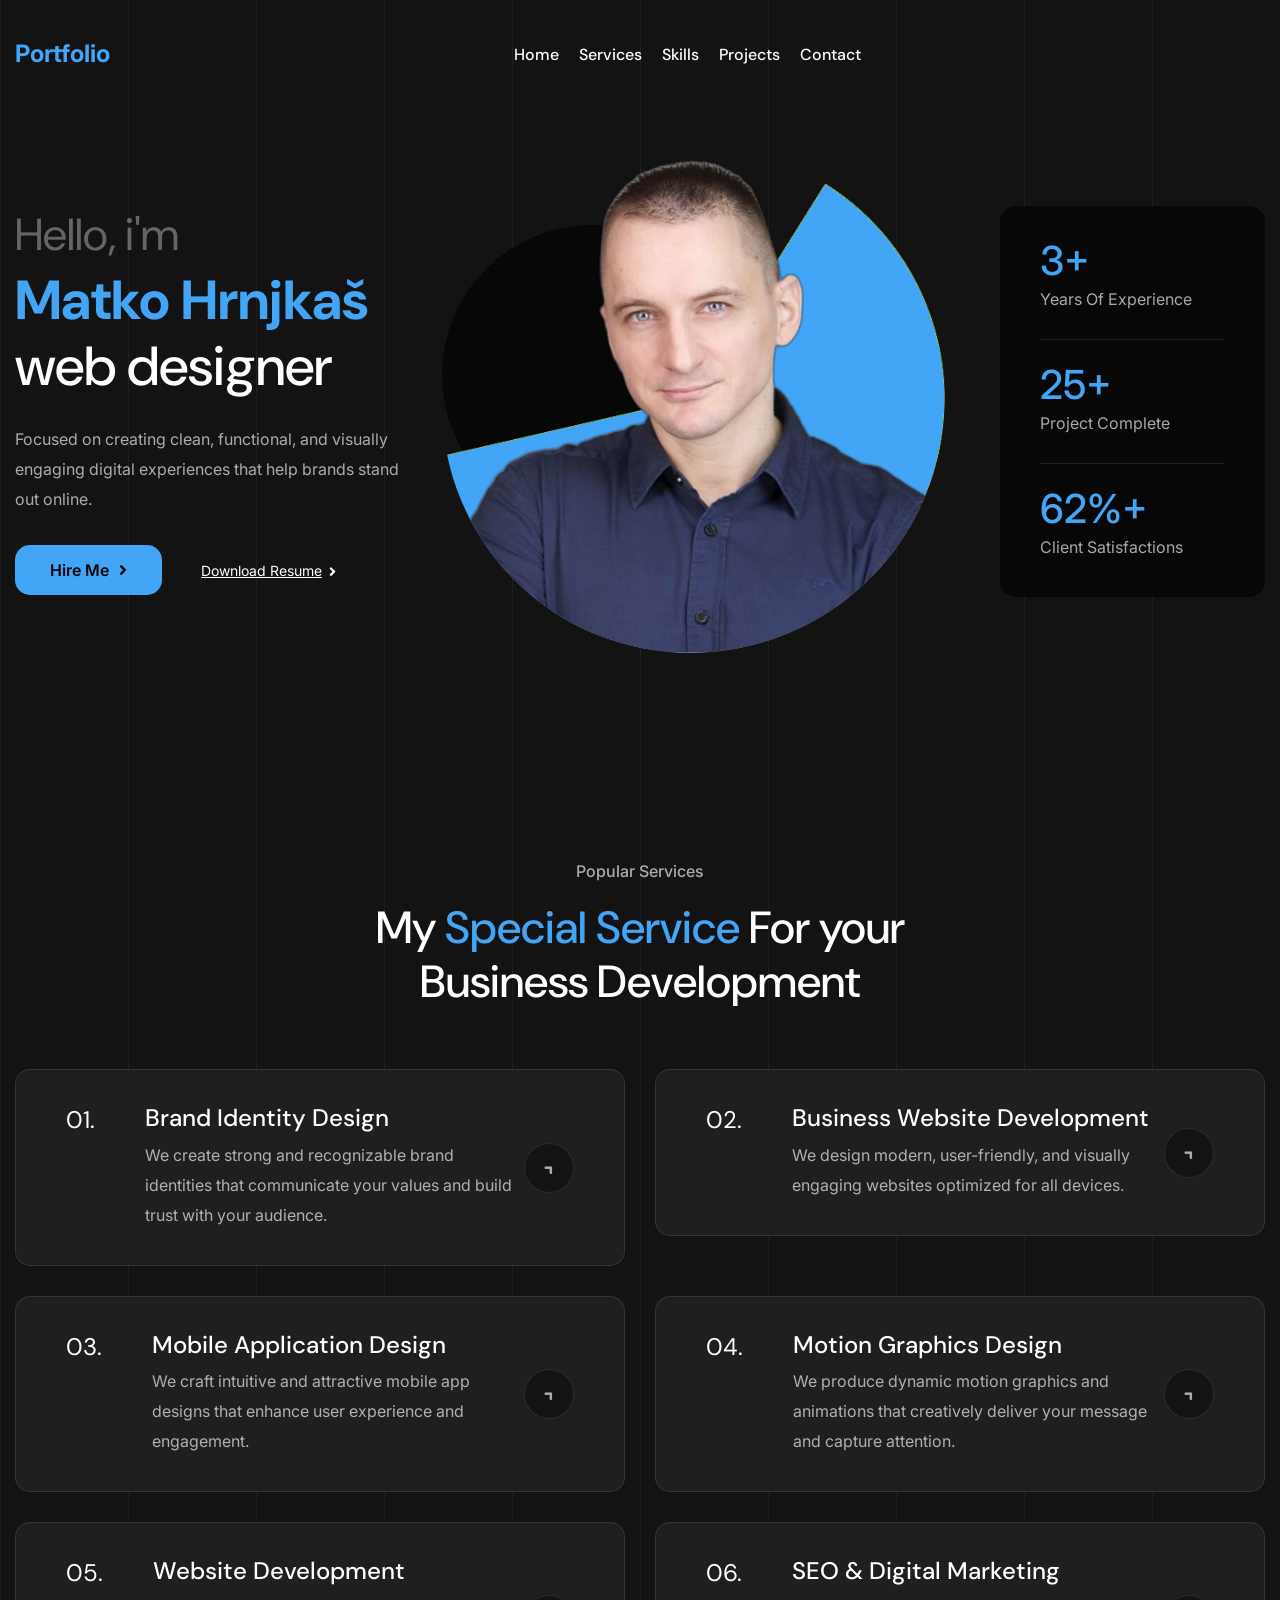
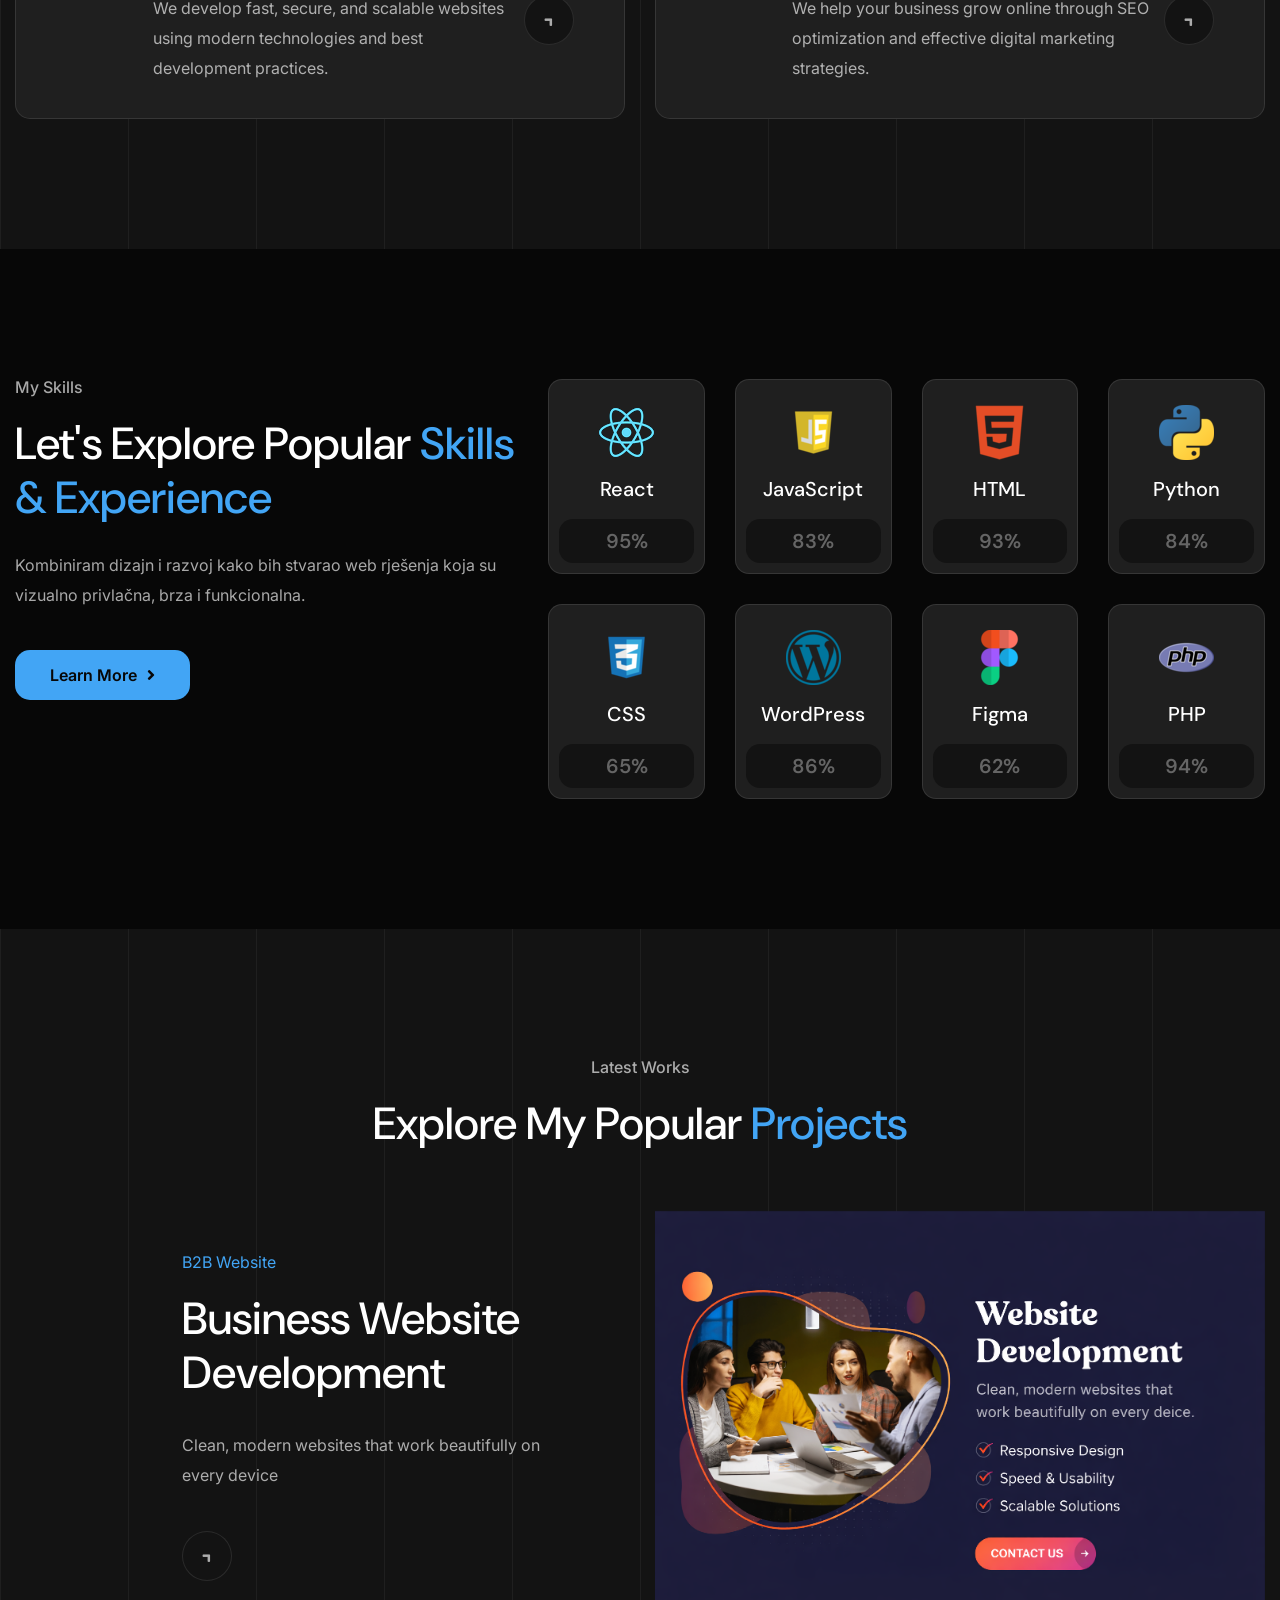
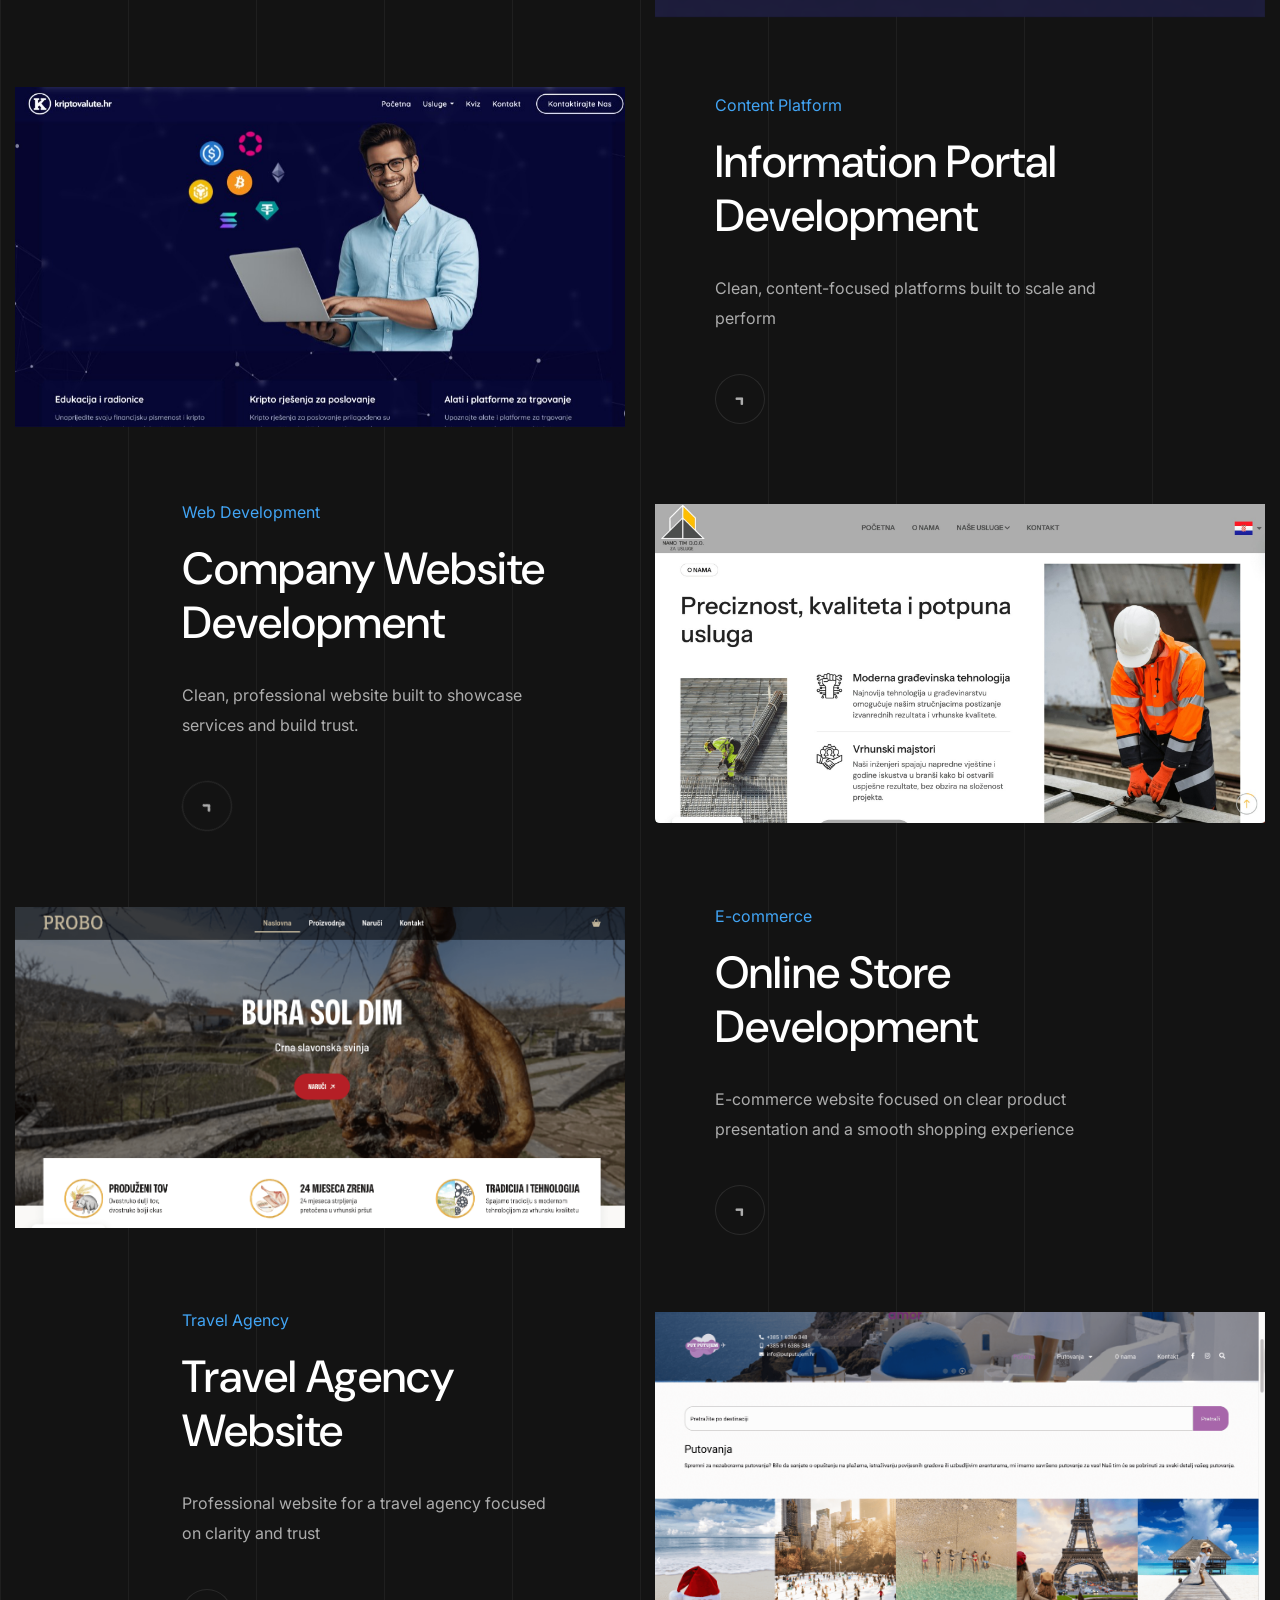
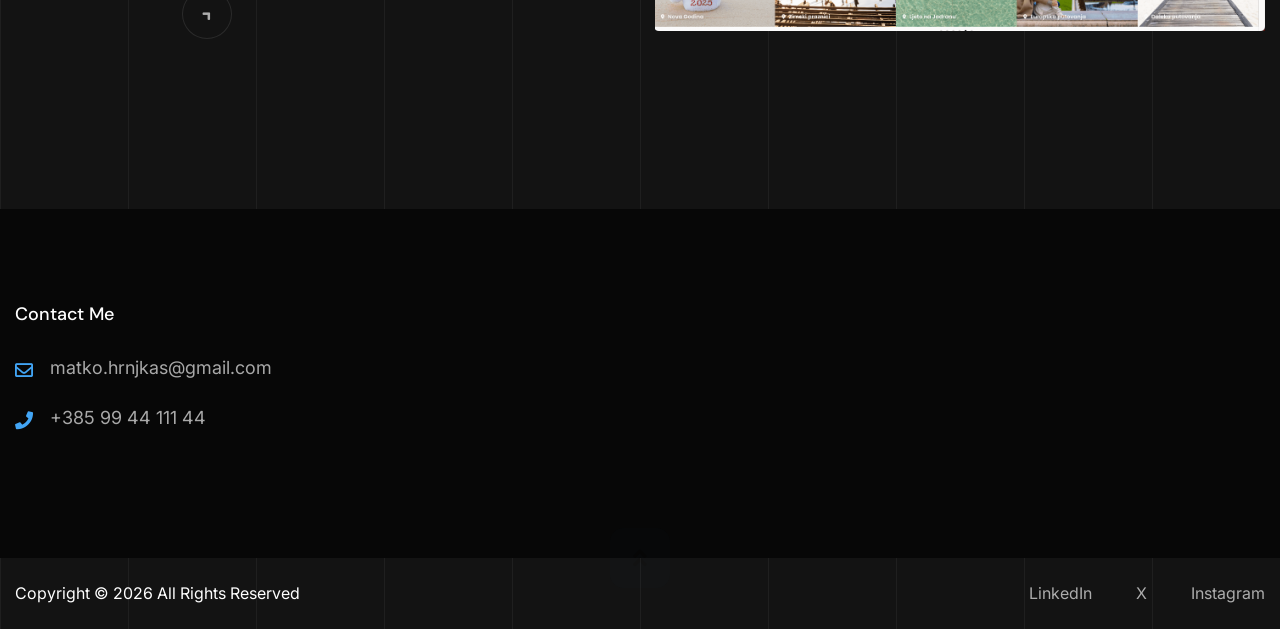
==== indexonepage.html @ 4b188180 "Matko portfolio - personalizirana verzija Co-authored-by: Cursor <cursoragent@cursor.com>" ====
<!DOCTYPE html>
<html lang="hr">
<head>
    <meta charset="utf-8">
    <meta name="viewport" content="width=device-width, initial-scale=1">
    <meta name="description" content="Matko Hrnjkaš - web designer i developer. Kreiranje web stranica, brand identiteta i digitalnih rješenja.">
    <title>Matko Hrnjkaš - Web Designer</title>
    <link rel="icon" href="assets/images/favicon.png" type="image/x-icon">
    <link rel="stylesheet" href="https://cdnjs.cloudflare.com/ajax/libs/font-awesome/5.15.4/css/all.min.css">
    <link rel="stylesheet" href="assets/css/bootstrap.min.css">
    <link rel="stylesheet" href="assets/css/animate.min.css">
    <link rel="stylesheet" href="assets/css/style.css">
</head>
<body class="home-one">
    <div class="page-wrapper">

        <div class="preloader"></div>

        <header class="main-header menu-absolute">
            <div class="header-upper">
                <div class="container container-1620 clearfix">

                    <div class="header-inner rel d-flex align-items-center">
                        <div class="logo-outer">
                            <div class="logo"><a href="index.html" style="color: var(--primary-color); font-weight: 700; font-size: 24px; text-decoration: none;">Portfolio</a></div>
                        </div>

                        <div class="nav-outer clearfix mx-auto">
                            <nav class="main-menu navbar-expand-lg">
                                <div class="navbar-header">
                                   <div class="mobile-logo my-15">
                                       <a href="index.html">
                                            <span style="color: var(--primary-color); font-weight: 700; font-size: 24px;">Portfolio</span>
                                       </a>
                                   </div>
                                    <button type="button" class="navbar-toggle me-4" data-bs-toggle="collapse" data-bs-target=".navbar-collapse">
                                        <span class="icon-bar"></span>
                                        <span class="icon-bar"></span>
                                        <span class="icon-bar"></span>
                                    </button>
                                </div>

                                <div class="navbar-collapse collapse clearfix">
                                    <ul class="navigation clearfix">
                                        <li><a href="#home" class="onepage-link">Home</a></li>
                                        <li><a href="#services" class="onepage-link">services</a></li>
                                        <li><a href="#skills" class="onepage-link">skills</a></li>
                                        <li><a href="#portfolio" class="onepage-link">projects</a></li>
                                        <li><a href="mailto:matko.hrnjkas@gmail.com">Contact</a></li>
                                    </ul>
                                </div>
                            </nav>
                        </div>
                    </div>
                </div>
            </div>
        </header>

        <section id="home" class="main-hero-area pt-150 pb-80 rel z-1">
            <div class="container container-1620">
                <div class="row align-items-center">
                    <div class="col-lg-4 col-sm-7">
                        <div class="hero-content rmb-55 wow fadeInUp delay-0-2s">
                            <span class="h2">Hello, i'm </span>
                            <h1><b>Matko Hrnjkaš</b> web designer</h1>
                            <p>Focused on creating clean, functional, and visually engaging digital experiences that help brands stand out online.</p>
                            <div class="hero-btns">
                                <a href="mailto:matko.hrnjkas@gmail.com" class="theme-btn">Hire Me <i class="fas fa-angle-right"></i></a>
                                <a href="mailto:matko.hrnjkas@gmail.com" class="read-more">Download Resume <i class="fas fa-angle-right"></i></a>
                            </div>
                        </div>
                    </div>
                    <div class="col-lg-3 col-sm-5 order-lg-3">
                        <div class="hero-counter-wrap ms-lg-auto rmb-55 wow fadeInUp delay-0-4s">
                            <div class="counter-item counter-text-wrap">
                                <span class="count-text plus" data-speed="3000" data-stop="5">0</span>
                                <span class="counter-title">Years Of Experience</span>
                            </div>
                            <div class="counter-item counter-text-wrap">
                                <span class="count-text plus" data-speed="3000" data-stop="40">0</span>
                                <span class="counter-title">Project Complete</span>
                            </div>
                            <div class="counter-item counter-text-wrap">
                                <span class="count-text percent" data-speed="3000" data-stop="99">0</span>
                                <span class="counter-title">Client Satisfactions</span>
                            </div>
                        </div>
                    </div>
                    <div class="col-lg-5">
                        <div class="author-image-part wow fadeIn delay-0-3s">
                            <div class="bg-circle"></div>
                            <img src="assets/images/hero/me.png" alt="Author">
                            <div class="progress-shape">
                                <img src="assets/images/hero/progress-shape.png?v=3" alt="Progress">
                            </div>
                        </div>
                    </div>
                </div>
            </div>
            <div class="bg-lines">
               <span></span><span></span>
               <span></span><span></span>
               <span></span><span></span>
               <span></span><span></span>
               <span></span><span></span>
            </div>
        </section>

        <section id="services" class="services-area pt-130 rpt-100 pb-100 rpb-70 rel z-1">
            <div class="container">
                <div class="row justify-content-center">
                    <div class="col-xl-6 col-lg-8">
                        <div class="section-title text-center mb-60 wow fadeInUp delay-0-2s">
                            <span class="sub-title mb-15">Popular Services</span>
                            <h2>My <span>Special Service</span> For your Business Development</h2>
                        </div>
                    </div>
                </div>
                <div class="row">
                    <div class="col-lg-6">
                        <div class="service-item wow fadeInUp delay-0-2s">
                            <div class="number">01.</div>
                            <div class="content">
                                <h4>Brand Identity Design</h4>
                                <p>We create strong and recognizable brand identities that communicate your values and build trust with your audience.</p>
                            </div>
                            <a href="#services" class="details-btn"><i class="fas fa-angle-right"></i></a>
                        </div>
                    </div>
                    <div class="col-lg-6">
                        <div class="service-item wow fadeInUp delay-0-4s">
                            <div class="number">02.</div>
                            <div class="content">
                                <h4>Business Website Development</h4>
                                <p>We design modern, user-friendly, and visually engaging websites optimized for all devices.</p>
                            </div>
                            <a href="#services" class="details-btn"><i class="fas fa-angle-right"></i></a>
                        </div>
                    </div>
                    <div class="col-lg-6">
                        <div class="service-item wow fadeInUp delay-0-2s">
                            <div class="number">03.</div>
                            <div class="content">
                                <h4>Mobile Application Design</h4>
                                <p>We craft intuitive and attractive mobile app designs that enhance user experience and engagement.</p>
                            </div>
                            <a href="#services" class="details-btn"><i class="fas fa-angle-right"></i></a>
                        </div>
                    </div>
                    <div class="col-lg-6">
                        <div class="service-item wow fadeInUp delay-0-4s">
                            <div class="number">04.</div>
                            <div class="content">
                                <h4>Motion Graphics Design</h4>
                                <p>We produce dynamic motion graphics and animations that creatively deliver your message and capture attention.</p>
                            </div>
                            <a href="#services" class="details-btn"><i class="fas fa-angle-right"></i></a>
                        </div>
                    </div>
                    <div class="col-lg-6">
                        <div class="service-item wow fadeInUp delay-0-2s">
                            <div class="number">05.</div>
                            <div class="content">
                                <h4>Website Development</h4>
                                <p>We develop fast, secure, and scalable websites using modern technologies and best development practices.</p>
                            </div>
                            <a href="#services" class="details-btn"><i class="fas fa-angle-right"></i></a>
                        </div>
                    </div>
                    <div class="col-lg-6">
                        <div class="service-item wow fadeInUp delay-0-4s">
                            <div class="number">06.</div>
                            <div class="content">
                                <h4>SEO & Digital Marketing</h4>
                                <p>We help your business grow online through SEO optimization and effective digital marketing strategies.</p>
                            </div>
                            <a href="#services" class="details-btn"><i class="fas fa-angle-right"></i></a>
                        </div>
                    </div>
                </div>
            </div>
            <div class="bg-lines">
               <span></span><span></span>
               <span></span><span></span>
               <span></span><span></span>
               <span></span><span></span>
               <span></span><span></span>
            </div>
        </section>

        <section id="skills" class="skill-area rel z-1">
            <div class="for-bgc-black pt-130 rpt-100 pb-100 rpb-70">
                <div class="container">
                    <div class="row gap-100">
                        <div class="col-lg-5">
                            <div class="skill-content-part rel z-2 rmb-55 wow fadeInUp delay-0-2s">
                                <div class="section-title mb-40">
                                    <span class="sub-title mb-15">My Skills</span>
                                    <h2>Let's Explore Popular <span>Skills & Experience</span></h2>
                                    <p>Kombiniram dizajn i razvoj kako bih stvarao web rješenja koja su vizualno privlačna, brza i funkcionalna.</p>
                                </div>
                                <a href="#portfolio" class="theme-btn">Learn More <i class="fas fa-angle-right"></i></a>
                            </div>
                        </div>
                        <div class="col-lg-7">
                            <div class="skill-items-wrap">
                                <div class="row">
                                    <div class="col-xl-3 col-lg-4 col-md-3 col-sm-4 col-6">
                                        <div class="skill-item wow fadeInUp delay-0-2s">
                                            <img src="assets/images/skills/skill1.png?v=7" alt="React">
                                            <h5>React</h5>
                                            <span class="percent">95%</span>
                                        </div>
                                    </div>
                                    <div class="col-xl-3 col-lg-4 col-md-3 col-sm-4 col-6">
                                        <div class="skill-item wow fadeInUp delay-0-3s">
                                            <img src="assets/images/skills/skill2.png?v=7" alt="JavaScript">
                                            <h5>JavaScript</h5>
                                            <span class="percent">83%</span>
                                        </div>
                                    </div>
                                    <div class="col-xl-3 col-lg-4 col-md-3 col-sm-4 col-6">
                                        <div class="skill-item wow fadeInUp delay-0-4s">
                                            <img src="assets/images/skills/skill3.png?v=8" alt="HTML">
                                            <h5>HTML</h5>
                                            <span class="percent">93%</span>
                                        </div>
                                    </div>
                                    <div class="col-xl-3 col-lg-4 col-md-3 col-sm-4 col-6">
                                        <div class="skill-item wow fadeInUp delay-0-5s">
                                            <img src="assets/images/skills/skill4.png?v=7" alt="Python">
                                            <h5>Python</h5>
                                            <span class="percent">84%</span>
                                        </div>
                                    </div>
                                    <div class="col-xl-3 col-lg-4 col-md-3 col-sm-4 col-6">
                                        <div class="skill-item wow fadeInUp delay-0-2s">
                                            <img src="assets/images/skills/skill5.png?v=7" alt="CSS">
                                            <h5>CSS</h5>
                                            <span class="percent">65%</span>
                                        </div>
                                    </div>
                                    <div class="col-xl-3 col-lg-4 col-md-3 col-sm-4 col-6">
                                        <div class="skill-item wow fadeInUp delay-0-3s">
                                            <img src="assets/images/skills/skill6.png?v=7" alt="WordPress">
                                            <h5>WordPress</h5>
                                            <span class="percent">86%</span>
                                        </div>
                                    </div>
                                    <div class="col-xl-3 col-lg-4 col-md-3 col-sm-4 col-6">
                                        <div class="skill-item wow fadeInUp delay-0-4s">
                                            <img src="assets/images/skills/skill7.png?v=7" alt="Figma">
                                            <h5>Figma</h5>
                                            <span class="percent">62%</span>
                                        </div>
                                    </div>
                                    <div class="col-xl-3 col-lg-4 col-md-3 col-sm-4 col-6">
                                        <div class="skill-item wow fadeInUp delay-0-5s">
                                            <img src="assets/images/skills/skill8.png?v=8" alt="PHP">
                                            <h5>PHP</h5>
                                            <span class="percent">94%</span>
                                        </div>
                                    </div>
                                </div>
                            </div>
                        </div>
                    </div>
                </div>
            </div>
            <div class="bg-lines">
               <span></span><span></span>
               <span></span><span></span>
               <span></span><span></span>
               <span></span><span></span>
               <span></span><span></span>
            </div>
        </section>

        <section id="portfolio" class="projects-area pt-130 rpt-100 pb-100 rpb-70 rel z-1">
            <div class="container">
                <div class="row justify-content-center">
                    <div class="col-xl-12">
                        <div class="section-title text-center mb-60 wow fadeInUp delay-0-2s">
                            <span class="sub-title mb-15">Latest Works</span>
                            <h2>Explore My Popular <span>Projects</span></h2>
                        </div>
                    </div>
                </div>
                <div class="row align-items-center pb-25">
                    <div class="col-lg-6 order-lg-2">
                        <div class="project-image wow fadeInLeft delay-0-2s">
                            <img src="assets/images/projects/project2.png" alt="Project">
                        </div>
                    </div>
                    <div class="col-xl-5 col-lg-6 ms-auto">
                        <div class="project-content wow fadeInRight delay-0-2s">
                            <span class="sub-title">B2B Website</span>
                            <h2><a href="https://web.blocksize.hr/" target="_blank" rel="noopener noreferrer">Business Website Development</a></h2>
                            <p>Clean, modern websites that work beautifully on every device</p>
                            <a href="https://web.blocksize.hr/" target="_blank" rel="noopener noreferrer" class="details-btn"><i class="fas fa-angle-right"></i></a>
                        </div>
                    </div>
                </div>
                <div class="row align-items-center pb-25">
                    <div class="col-lg-6">
                        <div class="project-image wow fadeInLeft delay-0-2s">
                            <img src="assets/images/projects/project3.png" alt="Project">
                        </div>
                    </div>
                    <div class="col-xl-5 col-lg-6">
                        <div class="project-content wow fadeInRight delay-0-2s">
                            <span class="sub-title">Content Platform</span>
                            <h2><a href="https://www.kriptovalute.hr/" target="_blank" rel="noopener noreferrer">Information Portal Development</a></h2>
                            <p>Clean, content-focused platforms built to scale and perform</p>
                            <a href="https://www.kriptovalute.hr/" target="_blank" rel="noopener noreferrer" class="details-btn"><i class="fas fa-angle-right"></i></a>
                        </div>
                    </div>
                </div>
                <div class="row align-items-center pb-25">
                    <div class="col-lg-6 order-lg-2">
                        <div class="project-image">
                            <img src="assets/images/projects/project4.jpg?v=2" alt="Company Website Development">
                        </div>
                    </div>
                    <div class="col-xl-5 col-lg-6 ms-auto">
                        <div class="project-content">
                            <span class="sub-title">Web Development</span>
                            <h2><a href="https://www.namotim.hr/">Company Website Development</a></h2>
                            <p>Clean, professional website built to showcase services and build trust.</p>
                            <a href="https://www.namotim.hr/" target="_blank" rel="noopener noreferrer" class="details-btn"><i class="fas fa-angle-right"></i></a>
                        </div>
                    </div>
                </div>
                <div class="row align-items-center pb-25">
                    <div class="col-lg-6">
                        <div class="project-image wow fadeInLeft delay-0-2s">
                            <img src="assets/images/projects/Probo.hr.png" alt="Project">
                        </div>
                    </div>
                    <div class="col-xl-5 col-lg-6">
                        <div class="project-content wow fadeInRight delay-0-2s">
                            <span class="sub-title">E-commerce</span>
                            <h2><a href="https://www.probo.hr/" target="_blank" rel="noopener noreferrer">Online Store Development</a></h2>
                            <p>E-commerce website focused on clear product presentation and a smooth shopping experience</p>
                            <a href="https://www.probo.hr/" target="_blank" rel="noopener noreferrer" class="details-btn"><i class="fas fa-angle-right"></i></a>
                        </div>
                    </div>
                </div>
                <div class="row align-items-center pb-25">
                    <div class="col-lg-6 order-lg-2">
                        <div class="project-image wow fadeInLeft delay-0-2s">
                            <img src="assets/images/projects/Putputujem.png" alt="Project">
                        </div>
                    </div>
                    <div class="col-xl-5 col-lg-6 ms-auto">
                        <div class="project-content wow fadeInRight delay-0-2s">
                            <span class="sub-title">Travel Agency</span>
                            <h2><a href="https://www.putputujem.hr/" target="_blank" rel="noopener noreferrer">Travel Agency Website</a></h2>
                            <p>Professional website for a travel agency focused on clarity and trust</p>
                            <a href="https://www.putputujem.hr/" target="_blank" rel="noopener noreferrer" class="details-btn"><i class="fas fa-angle-right"></i></a>
                        </div>
                    </div>
                </div>
            </div>
            <div class="bg-lines">
               <span></span><span></span>
               <span></span><span></span>
               <span></span><span></span>
               <span></span><span></span>
               <span></span><span></span>
            </div>
        </section>

        <footer class="main-footer rel z-1">
            <div class="footer-top-wrap bgc-black pt-100 pb-75">
                <div class="container">
                    <div class="row">
                        <div class="col-lg-12">
                            <div class="footer-widget widget_contact_info wow fadeInUp delay-0-6s">
                                <h6 class="footer-title">Contact Me</h6>
                                <ul>
                                    <li><i class="far fa-envelope"></i> <a href="mailto:matko.hrnjkas@gmail.com">matko.hrnjkas@gmail.com</a></li>
                                    <li><i class="fas fa-phone"></i> <a href="tel:+385994411144">+385 99 44 111 44</a></li>
                                </ul>
                            </div>
                        </div>
                    </div>
                </div>
            </div>
            <div class="footer-bottom pt-20 pb-5 rpt-25">
                <div class="container">
                   <div class="row">
                       <div class="col-lg-6">
                            <div class="copyright-text">
                                <p>Copyright © <script>document.write(new Date().getFullYear())</script> All Rights Reserved</p>
                            </div>
                       </div>
                       <div class="col-lg-6 text-lg-end">
                           <ul class="footer-bottom-nav">
                            <li><a href="https://www.linkedin.com/in/mhrnjkas/">LinkedIn</a></li>
                               <li><a href="https://x.com/matkobtc">X</a></li>
                               <li><a href="https://www.instagram.com/m4tk00">Instagram</a></li>
                           </ul>
                       </div>
                   </div>
                    <button class="scroll-top scroll-to-target" data-target="html"><span class="fas fa-angle-double-up"></span></button>
                </div>
                <div class="bg-lines">
                   <span></span><span></span>
                   <span></span><span></span>
                   <span></span><span></span>
                   <span></span><span></span>
                   <span></span><span></span>
                </div>
            </div>
        </footer>

    </div>

    <script src="assets/js/jquery-3.6.0.min.js"></script>
    <script src="assets/js/bootstrap.min.js"></script>
    <script src="assets/js/appear.min.js"></script>
    <script src="assets/js/wow.min.js"></script>
    <script src="assets/js/script.js"></script>
</body>
</html>
---- assets/css/style.css ----
@charset "UTF-8";
@import url("https://fonts.googleapis.com/css2?family=DM+Sans:wght@400;500;700&family=Inter:wght@400;500&display=swap");
/*******************************************************/
/******************* ## Default Style *****************/
/*******************************************************/
* {
  margin: 0;
  padding: 0;
  border: none;
  outline: none;
  -webkit-box-shadow: none;
  box-shadow: none; }

body {
  color: var(--base-color);
  background: #131313;
  font-weight: 400;
  line-height: 30px;
  font-size: 16px;
  font-family: "Inter", sans-serif;
  --base-color: rgba(255, 255, 255, 0.65);
  --heading-color: #FFFFFF;
  --primary-color: #42A5F5;
  --lighter-color: #1F1F1F;
  --black-color: #070707;
  --border-color: rgba(255, 255, 255, 0.1); }

a {
  color: var(--base-color);
  cursor: pointer;
  outline: none;
  -webkit-transition: 0.5s;
  -o-transition: 0.5s;
  transition: 0.5s;
  text-decoration: none; }
  a:hover, a:focus, a:visited {
    text-decoration: none;
    outline: none; }
  a:hover {
    color: var(--primary-color); }

h1 a, h2 a, h3 a, h4 a, h5 a, h6 a {
  color: var(--heading-color); }

.text-white h1,
.text-white h2,
.text-white h3,
.text-white h4,
.text-white h5,
.text-white h6,
.text-white h1 a,
.text-white h2 a,
.text-white h3 a,
.text-white h4 a,
.text-white h5 a,
.text-white h6 a {
  color: white; }

ul, li {
  list-style: none;
  padding: 0;
  margin: 0; }

img {
  max-width: 100%;
  display: inline-block; }

mark {
  color: var(--primary-color);
  background: transparent;
  text-decoration: underline; }

header:after, section:after, footer:after {
  display: block;
  clear: both;
  content: ""; }

/*======= Input Styles =======*/
input,
select,
textarea,
.nice-select,
.form-control {
  width: 100%;
  height: auto;
  border: none;
  font-size: 20px;
  border-radius: 0;
  padding: 20px 0;
  background-color: #fff;
  border-bottom: 2px solid rgba(41, 41, 41, 0.1); }
  input::-webkit-input-placeholder,
  select::-webkit-input-placeholder,
  textarea::-webkit-input-placeholder,
  .nice-select::-webkit-input-placeholder,
  .form-control::-webkit-input-placeholder {
    color: var(--heading-color); }
  input:-ms-input-placeholder,
  select:-ms-input-placeholder,
  textarea:-ms-input-placeholder,
  .nice-select:-ms-input-placeholder,
  .form-control:-ms-input-placeholder {
    color: var(--heading-color); }
  input::-ms-input-placeholder,
  select::-ms-input-placeholder,
  textarea::-ms-input-placeholder,
  .nice-select::-ms-input-placeholder,
  .form-control::-ms-input-placeholder {
    color: var(--heading-color); }
  input::placeholder,
  select::placeholder,
  textarea::placeholder,
  .nice-select::placeholder,
  .form-control::placeholder {
    color: var(--heading-color); }
  input:focus,
  select:focus,
  textarea:focus,
  .nice-select:focus,
  .form-control:focus {
    border-bottom: 2px solid rgba(41, 41, 41, 0.1); }

.nice-select {
  font-size: 20px;
  line-height: 1.3; }
  .nice-select:after {
    width: 8px;
    height: 8px;
    right: 8px;
    border-color: var(--heading-color); }
  .nice-select .current {
    font-weight: 500;
    color: var(--heading-color); }
  .nice-select .list {
    min-width: 100%;
    border-radius: 0; }

textarea {
  display: inherit;
  padding-top: 20px; }

label {
  cursor: pointer;
  font-weight: 500;
  margin-bottom: 5px;
  color: var(--base-color); }

.form-group {
  position: relative;
  margin-bottom: 15px; }

input:focus,
button:focus,
.form-control:focus {
  outline: none;
  -webkit-box-shadow: none;
  box-shadow: none;
  border-color: #cfdbf1; }

input[type=search]::-ms-clear {
  display: none;
  width: 0;
  height: 0; }

input[type=search]::-ms-reveal {
  display: none;
  width: 0;
  height: 0; }

input[type=search]::-webkit-search-decoration,
input[type=search]::-webkit-search-cancel-button,
input[type=search]::-webkit-search-results-button,
input[type=search]::-webkit-search-results-decoration {
  display: none; }

input[type=checkbox], input[type=radio] {
  height: auto;
  width: auto; }

/* For Scroll Animation */
html {
  scroll-behavior: unset !important; }

/*******************************************************/
/*****************  ## Common Classes *****************/
/*******************************************************/
.page-wrapper {
  position: relative;
  z-index: 9;
  width: 100%;
  margin: 0 auto;
  overflow: hidden;
  min-width: 300px; }

@media only screen and (min-width: 1200px) {
  .container {
    max-width: 1320px;
    padding-left: 15px;
    padding-right: 15px; }
    .container.container-1620 {
      max-width: 1650px; }
    .container.container-1200 {
      max-width: 1230px; } }

@media only screen and (min-width: 1400px) {
  .container-fluid {
    padding-left: 70px;
    padding-right: 70px; } }

@media only screen and (min-width: 1400px) {
  .container-fluid.gap-wide {
    padding-left: 100px;
    padding-right: 100px; } }

.row {
  --bs-gutter-x: 30px; }

@media only screen and (min-width: 1200px) {
  .row-cols-xl-7 > * {
    width: 14.2857%;
    -webkit-box-flex: 0;
    -ms-flex: 0 0 auto;
    flex: 0 0 auto; } }

.no-gap {
  margin-left: 0;
  margin-right: 0; }
  .no-gap > div {
    padding-left: 0;
    padding-right: 0; }

@media only screen and (min-width: 1400px) {
  .gap-10 {
    --bs-gutter-x: 10px; } }

@media only screen and (min-width: 1400px) {
  .gap-20 {
    --bs-gutter-x: 20px; } }

@media only screen and (min-width: 1400px) {
  .gap-30 {
    --bs-gutter-x: 30px; } }

@media only screen and (min-width: 1400px) {
  .gap-40 {
    --bs-gutter-x: 40px; } }

@media only screen and (min-width: 1400px) {
  .gap-50 {
    --bs-gutter-x: 50px; } }

@media only screen and (min-width: 1400px) {
  .gap-60 {
    --bs-gutter-x: 60px; } }

@media only screen and (min-width: 1400px) {
  .gap-70 {
    --bs-gutter-x: 70px; } }

@media only screen and (min-width: 1400px) {
  .gap-80 {
    --bs-gutter-x: 80px; } }

@media only screen and (min-width: 1400px) {
  .gap-90 {
    --bs-gutter-x: 90px; } }

@media only screen and (min-width: 1400px) {
  .gap-100 {
    --bs-gutter-x: 100px; } }

@media only screen and (min-width: 1400px) {
  .gap-110 {
    --bs-gutter-x: 110px; } }

@media only screen and (min-width: 1400px) {
  .gap-120 {
    --bs-gutter-x: 120px; } }

@media only screen and (min-width: 1400px) {
  .gap-130 {
    --bs-gutter-x: 130px; } }

@media only screen and (min-width: 1400px) {
  .gap-140 {
    --bs-gutter-x: 140px; } }

@media only screen and (min-width: 1400px) {
  .gap-150 {
    --bs-gutter-x: 150px; } }

@media only screen and (max-width: 375px) {
  .col-small {
    -webkit-box-flex: 0;
    -ms-flex: 0 0 100%;
    flex: 0 0 100%;
    max-width: 100%; } }

/** Section Title style **/
.section-title {
  margin-top: -7px; }
  .section-title .sub-title {
    font-weight: 500;
    display: block;
    color: rgba(255, 255, 255, 0.65); }
  .section-title h2 {
    margin-bottom: 25px; }
    .section-title h2 span {
      color: var(--primary-color); }
    @media only screen and (max-width: 767px) {
      .section-title h2 {
        font-size: 35px; } }
    @media only screen and (max-width: 479px) {
      .section-title h2 {
        font-size: 30px;
        line-height: 1.3; } }
  .section-title h6 {
    font-size: 18px; }
    .section-title h6 span {
      color: var(--primary-color); }

/** Button style **/
.theme-btn,
a.theme-btn {
  z-index: 1;
  cursor: pointer;
  overflow: hidden;
  -webkit-transition: 0.5s;
  -o-transition: 0.5s;
  transition: 0.5s;
  font-weight: 600;
  text-align: center;
  padding: 10px 35px;
  -webkit-box-align: center;
  -ms-flex-align: center;
  align-items: center;
  position: relative;
  color: var(--black-color);
  border-radius: 15px;
  display: -webkit-inline-box;
  display: -ms-inline-flexbox;
  display: inline-flex;
  -webkit-box-pack: center;
  -ms-flex-pack: center;
  justify-content: center;
  text-transform: capitalize;
  background: var(--primary-color); }
  .theme-btn i,
  a.theme-btn i {
    -webkit-transition: 0.5s;
    -o-transition: 0.5s;
    transition: 0.5s;
    margin-left: 10px; }
  .theme-btn:hover i,
  a.theme-btn:hover i {
    margin-left: 13px;
    margin-right: -3px; }
  @media only screen and (max-width: 575px) {
    .theme-btn,
    a.theme-btn {
      padding: 8px 25px; } }
  .theme-btn.style-two,
  a.theme-btn.style-two {
    color: var(--base-color);
    background: transparent;
    border: 1px solid rgba(41, 41, 41, 0.1); }
    .theme-btn.style-two:hover,
    a.theme-btn.style-two:hover {
      color: white;
      background: var(--primary-color);
      border-color: var(--primary-color); }
  .theme-btn.style-three,
  a.theme-btn.style-three {
    background: var(--heading-color); }

/* Details Btn */
.details-btn {
  width: 50px;
  height: 50px;
  background: #131313;
  line-height: 50px;
  border-radius: 50%;
  text-align: center;
  display: inline-block;
  -webkit-transform: rotate(-45deg);
  -ms-transform: rotate(-45deg);
  transform: rotate(-45deg);
  border: 1px solid var(--border-color); }
  .details-btn:hover {
    color: var(--black-color);
    background: var(--primary-color); }

/* Read More */
.read-more {
  color: white;
  font-size: 14px;
  -webkit-box-align: center;
  -ms-flex-align: center;
  align-items: center;
  display: -webkit-inline-box;
  display: -ms-inline-flexbox;
  display: inline-flex;
  text-transform: capitalize; }
  .read-more i {
    float: right;
    margin-top: 2px;
    margin-left: 7px;
    -webkit-transition: 0.5s;
    -o-transition: 0.5s;
    transition: 0.5s; }
  .read-more:hover {
    color: var(--primary-color); }
    .read-more:hover i {
      margin-left: 10px; }

/* List style one */
.list-style-one li {
  color: white;
  display: -webkit-box;
  display: -ms-flexbox;
  display: flex;
  font-weight: 500;
  -webkit-box-align: center;
  -ms-flex-align: center;
  align-items: center; }
  @media only screen and (min-width: 376px) {
    .list-style-one li {
      font-size: 20px; } }
  .list-style-one li:before {
    content: "\f00c";
    line-height: 1;
    margin-top: 2px;
    margin-right: 12px;
    color: var(--primary-color);
    font-family: "Font Awesome 5 Pro"; }
  .list-style-one li:not(:last-child) {
    margin-bottom: 20px; }

.list-style-one.two-column {
  display: -webkit-box;
  display: -ms-flexbox;
  display: flex;
  -ms-flex-wrap: wrap;
  flex-wrap: wrap; }
  .list-style-one.two-column li {
    width: 48%; }
    @media only screen and (max-width: 479px) {
      .list-style-one.two-column li {
        width: 100%; } }

/* List style two */
.list-style-two li {
  display: -webkit-box;
  display: -ms-flexbox;
  display: flex;
  -webkit-box-align: center;
  -ms-flex-align: center;
  align-items: center; }
  @media only screen and (min-width: 376px) {
    .list-style-two li {
      font-size: 20px; } }
  .list-style-two li:before {
    content: "\f00c";
    line-height: 1;
    font-size: 16px;
    margin-right: 20px;
    color: var(--lighter-color);
    width: 30px;
    height: 30px;
    background: var(--primary-color);
    line-height: 30px;
    border-radius: 50%;
    text-align: center;
    font-family: "Font Awesome 5 Pro"; }
  .list-style-two li:not(:last-child) {
    margin-bottom: 25px; }

/** Social Link One **/
.social-style-one {
  -ms-flex-wrap: wrap;
  flex-wrap: wrap;
  display: -webkit-inline-box;
  display: -ms-inline-flexbox;
  display: inline-flex;
  margin-left: -5px;
  margin-right: -5px; }
  .social-style-one a {
    color: #B0AFAF;
    font-size: 14px;
    margin-left: 5px;
    margin-right: 5px;
    width: 35px;
    height: 35px;
    background: #0C0B0B;
    line-height: 35px;
    border-radius: 50%;
    text-align: center; }
    .social-style-one a:hover {
      color: var(--black-color);
      background: var(--primary-color); }

/** Social Link Two **/
.social-style-two {
  -ms-flex-wrap: wrap;
  flex-wrap: wrap;
  display: -webkit-inline-box;
  display: -ms-inline-flexbox;
  display: inline-flex;
  margin-left: -12px;
  margin-right: -12px; }
  .social-style-two a {
    color: rgba(255, 255, 255, 0.35);
    margin-left: 12px;
    margin-right: 12px; }
    .social-style-two a:hover {
      color: var(--primary-color); }

/*** Preloader style ** */
.preloader {
  position: fixed;
  left: 0;
  top: 0;
  width: 100%;
  height: 100%;
  z-index: 9999999;
  background-color: #131313;
  background-repeat: no-repeat;
  background-position: center center;
  background-image: url(../images/preloader.gif); }

/* Pagination */
.pagination {
  -webkit-box-align: center;
  -ms-flex-align: center;
  align-items: center;
  margin-left: -15px;
  margin-right: -15px; }
  .pagination li {
    margin: 10px 15px 0; }
    .pagination li a,
    .pagination li .page-link {
      padding: 0;
      border: none;
      font-size: 24px;
      -webkit-box-shadow: none;
      box-shadow: none;
      font-weight: 600;
      color: var(--base-color);
      background: transparent; }
    .pagination li.active .page-link, .pagination li:hover:not(.disabled) .page-link {
      background: transparent;
      color: var(--primary-color); }

/* Rating */
.ratting {
  line-height: 1;
  -webkit-box-align: center;
  -ms-flex-align: center;
  align-items: center;
  display: -webkit-inline-box;
  display: -ms-inline-flexbox;
  display: inline-flex;
  margin-left: -5px;
  margin-right: -5px; }
  .ratting i {
    margin: 5px;
    color: #AB6034; }

/*** Slick Arrows ***/
.slick-arrow {
  width: 50px;
  height: 50px;
  color: white;
  -webkit-transition: 0.5s;
  -o-transition: 0.5s;
  transition: 0.5s;
  line-height: 50px;
  border-radius: 50%;
  background: transparent;
  border: 1px solid var(--border-color); }
  .slick-arrow:focus, .slick-arrow:hover {
    color: var(--black-color);
    background: var(--primary-color);
    border-color: var(--primary-color); }

.slider-arrows button:first-child {
  margin-right: 5px;
  -webkit-transform: rotate(45deg);
  -ms-transform: rotate(45deg);
  transform: rotate(45deg); }

.slider-arrows button:last-child {
  -webkit-transform: rotate(-45deg);
  -ms-transform: rotate(-45deg);
  transform: rotate(-45deg); }

/*** Slick Dots ***/
.slick-dots {
  display: -webkit-box;
  display: -ms-flexbox;
  display: flex;
  -webkit-box-align: center;
  -ms-flex-align: center;
  align-items: center;
  -webkit-box-pack: center;
  -ms-flex-pack: center;
  justify-content: center; }
  .slick-dots li {
    position: relative;
    cursor: pointer;
    margin: 8px;
    width: 6px;
    height: 6px;
    opacity: 0.3;
    -webkit-transition: 0.5s;
    -o-transition: 0.5s;
    transition: 0.5s;
    border-radius: 50%;
    background: #1D1B1A; }
    .slick-dots li button {
      opacity: 0;
      height: 0; }
    .slick-dots li:before {
      content: '';
      width: 0;
      height: 0;
      left: 50%;
      top: 50%;
      -webkit-transition: 0.5s;
      -o-transition: 0.5s;
      transition: 0.5s;
      border-radius: 50%;
      position: absolute;
      border: 1px solid var(--primary-color);
      -webkit-transform: translate(-50%, -50%);
      -ms-transform: translate(-50%, -50%);
      transform: translate(-50%, -50%); }
    .slick-dots li.slick-active {
      background: var(--primary-color);
      opacity: 1; }
      .slick-dots li.slick-active:before {
        width: 21px;
        height: 21px; }

/* Before After none */
.before-after-none:after, .before-after-none:before {
  display: none; }

/*** Scroll Top style ***/
.scroll-top {
  position: fixed;
  bottom: 25px;
  right: 0;
  width: 40px;
  height: 40px;
  z-index: 99;
  color: black;
  display: none;
  font-size: 14px;
  cursor: pointer;
  line-height: 40px;
  border-radius: 5px;
  background: var(--primary-color);
  -webkit-animation: pulse 2s infinite;
  animation: pulse 2s infinite; }

/* Text White */
.text-white *, .text-white a,
.text-white .count-text,
.text-white .footer-newsletter-content .sub-title {
  color: white; }

.text-white li li .dropdown-btn span {
  color: var(--heading-color); }

.text-white .copyright-area p {
  opacity: 0.5; }

.text-white .copyright-area a {
  opacity: 0.5; }
  .text-white .copyright-area a:hover {
    opacity: 1; }

/*Project Filter*/
.filter-btns-one {
  display: -webkit-box;
  display: -ms-flexbox;
  display: flex;
  -ms-flex-wrap: wrap;
  flex-wrap: wrap;
  margin-left: -20px;
  margin-right: -20px; }
  .filter-btns-one li {
    line-height: 1;
    cursor: pointer;
    font-size: 18px;
    -webkit-transition: 0.5s;
    -o-transition: 0.5s;
    transition: 0.5s;
    font-weight: 500;
    position: relative;
    margin: 0 20px 20px;
    padding-bottom: 15px;
    color: rgba(255, 255, 255, 0.35); }
    .filter-btns-one li:after {
      opacity: 0;
      content: '';
      position: absolute;
      left: 0;
      top: 100%;
      width: 30px;
      height: 3px;
      -webkit-transition: 0.5s;
      -o-transition: 0.5s;
      transition: 0.5s;
      background: var(--primary-color); }
    .filter-btns-one li.current {
      color: var(--primary-color); }
      .filter-btns-one li.current:after {
        opacity: 1; }

.bg-lines span {
  top: 0;
  z-index: -1;
  width: 1px;
  height: 100%;
  position: absolute;
  -webkit-animation: leftRightOne 18s infinite;
  animation: leftRightOne 18s infinite;
  background: rgba(255, 255, 255, 0.05); }
  .bg-lines span:nth-child(1) {
    left: 10%; }
  .bg-lines span:nth-child(2) {
    left: 20%; }
  .bg-lines span:nth-child(3) {
    left: 30%; }
  .bg-lines span:nth-child(4) {
    left: 40%; }
  .bg-lines span:nth-child(5) {
    left: 50%; }
  .bg-lines span:nth-child(6) {
    left: 60%; }
  .bg-lines span:nth-child(7) {
    left: 70%; }
  .bg-lines span:nth-child(8) {
    left: 80%; }
  .bg-lines span:nth-child(9) {
    left: 90%; }

/* Position */
.rel {
  position: relative; }

.z-0 {
  z-index: 0; }

.z-1 {
  z-index: 1; }

.z-2 {
  z-index: 2; }

.z-3 {
  z-index: 3; }

.z-4 {
  z-index: 4; }

.z-5 {
  z-index: 5; }

.overlay {
  z-index: 1;
  position: relative; }
  .overlay::before {
    position: absolute;
    content: "";
    width: 100%;
    height: 100%;
    z-index: -1;
    top: 0;
    left: 0;
    opacity: 0.75;
    background-color: var(--heading-color); }

/* Backgruond Size */
.bgs-cover {
  background-size: cover;
  background-position: center; }

/* Color + Background */
.bgc-black {
  background-color: var(--black-color); }

.bgc-primary {
  background-color: var(--primary-color); }

.bgc-lighter {
  background-color: var(--lighter-color); }

.for-bgc-black {
  max-width: 1620px;
  margin-left: auto;
  margin-right: auto;
  background: var(--black-color); }

/* Border Radius */
.br-5 {
  border-radius: 5px; }

.br-10 {
  border-radius: 10px; }

.br-15 {
  border-radius: 15px; }

.br-20 {
  border-radius: 20px; }

.br-25 {
  border-radius: 25px; }

.br-30 {
  border-radius: 30px; }

/* Home Two */
.home-two .theme-btn {
  border-radius: 0;
  text-transform: uppercase; }
  @media only screen and (min-width: 992px) {
    .home-two .theme-btn {
      padding: 13px 38px;
      letter-spacing: 2.55px; } }

.home-two .sub-title {
  font-size: 17px;
  display: -webkit-inline-box;
  display: -ms-inline-flexbox;
  display: inline-flex;
  color: var(--primary-color);
  text-transform: uppercase; }
  .home-two .sub-title i {
    margin-right: 10px; }

.home-two .section-title h2 {
  line-height: 1.36;
  text-transform: uppercase; }
  @media only screen and (min-width: 992px) {
    .home-two .section-title h2 {
      font-size: 50px; } }

.home-two .bgc-black {
  --black-color: #0F0E0E; }

/*******************************************************/
/******************* ## Repeat Style ******************/
/*******************************************************/
.heading,
input,
select,
textarea,
.nice-select,
.form-control,
h1,
.h1,
h2,
.h2,
h3,
.h3,
h4,
.h4,
h5,
.h5,
h6,
.h6,
.accordion-item .accordion-button {
  color: var(--heading-color);
  font-family: "DM Sans", sans-serif; }

h1, .h1 {
  font-size: 65px; }

h2, .h2 {
  font-size: 45px; }

h3, .h3 {
  line-height: 1.3;
  font-size: 30px; }

h4, .h4 {
  line-height: 1.1;
  font-size: 24px; }

h5, .h5 {
  line-height: 1.4;
  font-size: 20px; }

h6, .h6 {
  font-size: 16px; }

/*******************************************************/
/************** ## Padding Margin Spacing *************/
/*******************************************************/
/* Padding Around */
.p-5 {
  padding: 5px !important; }

.p-10 {
  padding: 10px; }

.p-15 {
  padding: 15px; }

.p-20 {
  padding: 20px; }

.p-25 {
  padding: 25px; }

.p-30 {
  padding: 30px; }

.p-35 {
  padding: 35px; }

.p-40 {
  padding: 40px; }

.p-45 {
  padding: 45px; }

.p-50 {
  padding: 50px; }

.p-55 {
  padding: 55px; }

.p-60 {
  padding: 60px; }

.p-65 {
  padding: 65px; }

.p-70 {
  padding: 70px; }

.p-75 {
  padding: 75px; }

.p-80 {
  padding: 80px; }

.p-85 {
  padding: 85px; }

.p-90 {
  padding: 90px; }

.p-95 {
  padding: 95px; }

.p-100 {
  padding: 100px; }

.p-105 {
  padding: 105px; }

.p-110 {
  padding: 110px; }

.p-115 {
  padding: 115px; }

.p-120 {
  padding: 120px; }

.p-125 {
  padding: 125px; }

.p-130 {
  padding: 130px; }

.p-135 {
  padding: 135px; }

.p-140 {
  padding: 140px; }

.p-145 {
  padding: 145px; }

.p-150 {
  padding: 150px; }

.p-155 {
  padding: 155px; }

.p-160 {
  padding: 160px; }

.p-165 {
  padding: 165px; }

.p-170 {
  padding: 170px; }

.p-175 {
  padding: 175px; }

.p-180 {
  padding: 180px; }

.p-185 {
  padding: 185px; }

.p-190 {
  padding: 190px; }

.p-195 {
  padding: 195px; }

.p-200 {
  padding: 200px; }

.p-205 {
  padding: 205px; }

.p-210 {
  padding: 210px; }

.p-215 {
  padding: 215px; }

.p-220 {
  padding: 220px; }

.p-225 {
  padding: 225px; }

.p-230 {
  padding: 230px; }

.p-235 {
  padding: 235px; }

.p-240 {
  padding: 240px; }

.p-245 {
  padding: 245px; }

.p-250 {
  padding: 250px; }

/* Padding Top */
.pt-5,
.py-5 {
  padding-top: 5px !important; }

.pt-10,
.py-10 {
  padding-top: 10px; }

.pt-15,
.py-15 {
  padding-top: 15px; }

.pt-20,
.py-20 {
  padding-top: 20px; }

.pt-25,
.py-25 {
  padding-top: 25px; }

.pt-30,
.py-30 {
  padding-top: 30px; }

.pt-35,
.py-35 {
  padding-top: 35px; }

.pt-40,
.py-40 {
  padding-top: 40px; }

.pt-45,
.py-45 {
  padding-top: 45px; }

.pt-50,
.py-50 {
  padding-top: 50px; }

.pt-55,
.py-55 {
  padding-top: 55px; }

.pt-60,
.py-60 {
  padding-top: 60px; }

.pt-65,
.py-65 {
  padding-top: 65px; }

.pt-70,
.py-70 {
  padding-top: 70px; }

.pt-75,
.py-75 {
  padding-top: 75px; }

.pt-80,
.py-80 {
  padding-top: 80px; }

.pt-85,
.py-85 {
  padding-top: 85px; }

.pt-90,
.py-90 {
  padding-top: 90px; }

.pt-95,
.py-95 {
  padding-top: 95px; }

.pt-100,
.py-100 {
  padding-top: 100px; }

.pt-105,
.py-105 {
  padding-top: 105px; }

.pt-110,
.py-110 {
  padding-top: 110px; }

.pt-115,
.py-115 {
  padding-top: 115px; }

.pt-120,
.py-120 {
  padding-top: 120px; }

.pt-125,
.py-125 {
  padding-top: 125px; }

.pt-130,
.py-130 {
  padding-top: 130px; }

.pt-135,
.py-135 {
  padding-top: 135px; }

.pt-140,
.py-140 {
  padding-top: 140px; }

.pt-145,
.py-145 {
  padding-top: 145px; }

.pt-150,
.py-150 {
  padding-top: 150px; }

.pt-155,
.py-155 {
  padding-top: 155px; }

.pt-160,
.py-160 {
  padding-top: 160px; }

.pt-165,
.py-165 {
  padding-top: 165px; }

.pt-170,
.py-170 {
  padding-top: 170px; }

.pt-175,
.py-175 {
  padding-top: 175px; }

.pt-180,
.py-180 {
  padding-top: 180px; }

.pt-185,
.py-185 {
  padding-top: 185px; }

.pt-190,
.py-190 {
  padding-top: 190px; }

.pt-195,
.py-195 {
  padding-top: 195px; }

.pt-200,
.py-200 {
  padding-top: 200px; }

.pt-205,
.py-205 {
  padding-top: 205px; }

.pt-210,
.py-210 {
  padding-top: 210px; }

.pt-215,
.py-215 {
  padding-top: 215px; }

.pt-220,
.py-220 {
  padding-top: 220px; }

.pt-225,
.py-225 {
  padding-top: 225px; }

.pt-230,
.py-230 {
  padding-top: 230px; }

.pt-235,
.py-235 {
  padding-top: 235px; }

.pt-240,
.py-240 {
  padding-top: 240px; }

.pt-245,
.py-245 {
  padding-top: 245px; }

.pt-250,
.py-250 {
  padding-top: 250px; }

/* Padding Bottom */
.pb-5,
.py-5 {
  padding-bottom: 5px !important; }

.pb-10,
.py-10 {
  padding-bottom: 10px; }

.pb-15,
.py-15 {
  padding-bottom: 15px; }

.pb-20,
.py-20 {
  padding-bottom: 20px; }

.pb-25,
.py-25 {
  padding-bottom: 25px; }

.pb-30,
.py-30 {
  padding-bottom: 30px; }

.pb-35,
.py-35 {
  padding-bottom: 35px; }

.pb-40,
.py-40 {
  padding-bottom: 40px; }

.pb-45,
.py-45 {
  padding-bottom: 45px; }

.pb-50,
.py-50 {
  padding-bottom: 50px; }

.pb-55,
.py-55 {
  padding-bottom: 55px; }

.pb-60,
.py-60 {
  padding-bottom: 60px; }

.pb-65,
.py-65 {
  padding-bottom: 65px; }

.pb-70,
.py-70 {
  padding-bottom: 70px; }

.pb-75,
.py-75 {
  padding-bottom: 75px; }

.pb-80,
.py-80 {
  padding-bottom: 80px; }

.pb-85,
.py-85 {
  padding-bottom: 85px; }

.pb-90,
.py-90 {
  padding-bottom: 90px; }

.pb-95,
.py-95 {
  padding-bottom: 95px; }

.pb-100,
.py-100 {
  padding-bottom: 100px; }

.pb-105,
.py-105 {
  padding-bottom: 105px; }

.pb-110,
.py-110 {
  padding-bottom: 110px; }

.pb-115,
.py-115 {
  padding-bottom: 115px; }

.pb-120,
.py-120 {
  padding-bottom: 120px; }

.pb-125,
.py-125 {
  padding-bottom: 125px; }

.pb-130,
.py-130 {
  padding-bottom: 130px; }

.pb-135,
.py-135 {
  padding-bottom: 135px; }

.pb-140,
.py-140 {
  padding-bottom: 140px; }

.pb-145,
.py-145 {
  padding-bottom: 145px; }

.pb-150,
.py-150 {
  padding-bottom: 150px; }

.pb-155,
.py-155 {
  padding-bottom: 155px; }

.pb-160,
.py-160 {
  padding-bottom: 160px; }

.pb-165,
.py-165 {
  padding-bottom: 165px; }

.pb-170,
.py-170 {
  padding-bottom: 170px; }

.pb-175,
.py-175 {
  padding-bottom: 175px; }

.pb-180,
.py-180 {
  padding-bottom: 180px; }

.pb-185,
.py-185 {
  padding-bottom: 185px; }

.pb-190,
.py-190 {
  padding-bottom: 190px; }

.pb-195,
.py-195 {
  padding-bottom: 195px; }

.pb-200,
.py-200 {
  padding-bottom: 200px; }

.pb-205,
.py-205 {
  padding-bottom: 205px; }

.pb-210,
.py-210 {
  padding-bottom: 210px; }

.pb-215,
.py-215 {
  padding-bottom: 215px; }

.pb-220,
.py-220 {
  padding-bottom: 220px; }

.pb-225,
.py-225 {
  padding-bottom: 225px; }

.pb-230,
.py-230 {
  padding-bottom: 230px; }

.pb-235,
.py-235 {
  padding-bottom: 235px; }

.pb-240,
.py-240 {
  padding-bottom: 240px; }

.pb-245,
.py-245 {
  padding-bottom: 245px; }

.pb-250,
.py-250 {
  padding-bottom: 250px; }

/* Margin Around */
.m-5 {
  margin: 5px !important; }

.m-10 {
  margin: 10px; }

.m-15 {
  margin: 15px; }

.m-20 {
  margin: 20px; }

.m-25 {
  margin: 25px; }

.m-30 {
  margin: 30px; }

.m-35 {
  margin: 35px; }

.m-40 {
  margin: 40px; }

.m-45 {
  margin: 45px; }

.m-50 {
  margin: 50px; }

.m-55 {
  margin: 55px; }

.m-60 {
  margin: 60px; }

.m-65 {
  margin: 65px; }

.m-70 {
  margin: 70px; }

.m-75 {
  margin: 75px; }

.m-80 {
  margin: 80px; }

.m-85 {
  margin: 85px; }

.m-90 {
  margin: 90px; }

.m-95 {
  margin: 95px; }

.m-100 {
  margin: 100px; }

.m-105 {
  margin: 105px; }

.m-110 {
  margin: 110px; }

.m-115 {
  margin: 115px; }

.m-120 {
  margin: 120px; }

.m-125 {
  margin: 125px; }

.m-130 {
  margin: 130px; }

.m-135 {
  margin: 135px; }

.m-140 {
  margin: 140px; }

.m-145 {
  margin: 145px; }

.m-150 {
  margin: 150px; }

.m-155 {
  margin: 155px; }

.m-160 {
  margin: 160px; }

.m-165 {
  margin: 165px; }

.m-170 {
  margin: 170px; }

.m-175 {
  margin: 175px; }

.m-180 {
  margin: 180px; }

.m-185 {
  margin: 185px; }

.m-190 {
  margin: 190px; }

.m-195 {
  margin: 195px; }

.m-200 {
  margin: 200px; }

.m-205 {
  margin: 205px; }

.m-210 {
  margin: 210px; }

.m-215 {
  margin: 215px; }

.m-220 {
  margin: 220px; }

.m-225 {
  margin: 225px; }

.m-230 {
  margin: 230px; }

.m-235 {
  margin: 235px; }

.m-240 {
  margin: 240px; }

.m-245 {
  margin: 245px; }

.m-250 {
  margin: 250px; }

/* Margin Top */
.mt-5,
.my-5 {
  margin-top: 5px !important; }

.mt-10,
.my-10 {
  margin-top: 10px; }

.mt-15,
.my-15 {
  margin-top: 15px; }

.mt-20,
.my-20 {
  margin-top: 20px; }

.mt-25,
.my-25 {
  margin-top: 25px; }

.mt-30,
.my-30 {
  margin-top: 30px; }

.mt-35,
.my-35 {
  margin-top: 35px; }

.mt-40,
.my-40 {
  margin-top: 40px; }

.mt-45,
.my-45 {
  margin-top: 45px; }

.mt-50,
.my-50 {
  margin-top: 50px; }

.mt-55,
.my-55 {
  margin-top: 55px; }

.mt-60,
.my-60 {
  margin-top: 60px; }

.mt-65,
.my-65 {
  margin-top: 65px; }

.mt-70,
.my-70 {
  margin-top: 70px; }

.mt-75,
.my-75 {
  margin-top: 75px; }

.mt-80,
.my-80 {
  margin-top: 80px; }

.mt-85,
.my-85 {
  margin-top: 85px; }

.mt-90,
.my-90 {
  margin-top: 90px; }

.mt-95,
.my-95 {
  margin-top: 95px; }

.mt-100,
.my-100 {
  margin-top: 100px; }

.mt-105,
.my-105 {
  margin-top: 105px; }

.mt-110,
.my-110 {
  margin-top: 110px; }

.mt-115,
.my-115 {
  margin-top: 115px; }

.mt-120,
.my-120 {
  margin-top: 120px; }

.mt-125,
.my-125 {
  margin-top: 125px; }

.mt-130,
.my-130 {
  margin-top: 130px; }

.mt-135,
.my-135 {
  margin-top: 135px; }

.mt-140,
.my-140 {
  margin-top: 140px; }

.mt-145,
.my-145 {
  margin-top: 145px; }

.mt-150,
.my-150 {
  margin-top: 150px; }

.mt-155,
.my-155 {
  margin-top: 155px; }

.mt-160,
.my-160 {
  margin-top: 160px; }

.mt-165,
.my-165 {
  margin-top: 165px; }

.mt-170,
.my-170 {
  margin-top: 170px; }

.mt-175,
.my-175 {
  margin-top: 175px; }

.mt-180,
.my-180 {
  margin-top: 180px; }

.mt-185,
.my-185 {
  margin-top: 185px; }

.mt-190,
.my-190 {
  margin-top: 190px; }

.mt-195,
.my-195 {
  margin-top: 195px; }

.mt-200,
.my-200 {
  margin-top: 200px; }

.mt-205,
.my-205 {
  margin-top: 205px; }

.mt-210,
.my-210 {
  margin-top: 210px; }

.mt-215,
.my-215 {
  margin-top: 215px; }

.mt-220,
.my-220 {
  margin-top: 220px; }

.mt-225,
.my-225 {
  margin-top: 225px; }

.mt-230,
.my-230 {
  margin-top: 230px; }

.mt-235,
.my-235 {
  margin-top: 235px; }

.mt-240,
.my-240 {
  margin-top: 240px; }

.mt-245,
.my-245 {
  margin-top: 245px; }

.mt-250,
.my-250 {
  margin-top: 250px; }

/* Margin Bottom */
.mb-5,
.my-5 {
  margin-bottom: 5px !important; }

.mb-10,
.my-10 {
  margin-bottom: 10px; }

.mb-15,
.my-15 {
  margin-bottom: 15px; }

.mb-20,
.my-20 {
  margin-bottom: 20px; }

.mb-25,
.my-25 {
  margin-bottom: 25px; }

.mb-30,
.my-30 {
  margin-bottom: 30px; }

.mb-35,
.my-35 {
  margin-bottom: 35px; }

.mb-40,
.my-40 {
  margin-bottom: 40px; }

.mb-45,
.my-45 {
  margin-bottom: 45px; }

.mb-50,
.my-50 {
  margin-bottom: 50px; }

.mb-55,
.my-55 {
  margin-bottom: 55px; }

.mb-60,
.my-60 {
  margin-bottom: 60px; }

.mb-65,
.my-65 {
  margin-bottom: 65px; }

.mb-70,
.my-70 {
  margin-bottom: 70px; }

.mb-75,
.my-75 {
  margin-bottom: 75px; }

.mb-80,
.my-80 {
  margin-bottom: 80px; }

.mb-85,
.my-85 {
  margin-bottom: 85px; }

.mb-90,
.my-90 {
  margin-bottom: 90px; }

.mb-95,
.my-95 {
  margin-bottom: 95px; }

.mb-100,
.my-100 {
  margin-bottom: 100px; }

.mb-105,
.my-105 {
  margin-bottom: 105px; }

.mb-110,
.my-110 {
  margin-bottom: 110px; }

.mb-115,
.my-115 {
  margin-bottom: 115px; }

.mb-120,
.my-120 {
  margin-bottom: 120px; }

.mb-125,
.my-125 {
  margin-bottom: 125px; }

.mb-130,
.my-130 {
  margin-bottom: 130px; }

.mb-135,
.my-135 {
  margin-bottom: 135px; }

.mb-140,
.my-140 {
  margin-bottom: 140px; }

.mb-145,
.my-145 {
  margin-bottom: 145px; }

.mb-150,
.my-150 {
  margin-bottom: 150px; }

.mb-155,
.my-155 {
  margin-bottom: 155px; }

.mb-160,
.my-160 {
  margin-bottom: 160px; }

.mb-165,
.my-165 {
  margin-bottom: 165px; }

.mb-170,
.my-170 {
  margin-bottom: 170px; }

.mb-175,
.my-175 {
  margin-bottom: 175px; }

.mb-180,
.my-180 {
  margin-bottom: 180px; }

.mb-185,
.my-185 {
  margin-bottom: 185px; }

.mb-190,
.my-190 {
  margin-bottom: 190px; }

.mb-195,
.my-195 {
  margin-bottom: 195px; }

.mb-200,
.my-200 {
  margin-bottom: 200px; }

.mb-205,
.my-205 {
  margin-bottom: 205px; }

.mb-210,
.my-210 {
  margin-bottom: 210px; }

.mb-215,
.my-215 {
  margin-bottom: 215px; }

.mb-220,
.my-220 {
  margin-bottom: 220px; }

.mb-225,
.my-225 {
  margin-bottom: 225px; }

.mb-230,
.my-230 {
  margin-bottom: 230px; }

.mb-235,
.my-235 {
  margin-bottom: 235px; }

.mb-240,
.my-240 {
  margin-bottom: 240px; }

.mb-245,
.my-245 {
  margin-bottom: 245px; }

.mb-250,
.my-250 {
  margin-bottom: 250px; }

/* Responsive Padding Margin */
@media only screen and (max-width: 991px) {
  /* Padding Around */
  .rp-0 {
    padding: 0px !important; }
  .rp-5 {
    padding: 5px !important; }
  .rp-10 {
    padding: 10px; }
  .rp-15 {
    padding: 15px; }
  .rp-20 {
    padding: 20px; }
  .rp-25 {
    padding: 25px; }
  .rp-30 {
    padding: 30px; }
  .rp-35 {
    padding: 35px; }
  .rp-40 {
    padding: 40px; }
  .rp-45 {
    padding: 45px; }
  .rp-50 {
    padding: 50px; }
  .rp-55 {
    padding: 55px; }
  .rp-60 {
    padding: 60px; }
  .rp-65 {
    padding: 65px; }
  .rp-70 {
    padding: 70px; }
  .rp-75 {
    padding: 75px; }
  .rp-80 {
    padding: 80px; }
  .rp-85 {
    padding: 85px; }
  .rp-90 {
    padding: 90px; }
  .rp-95 {
    padding: 95px; }
  .rp-100 {
    padding: 100px; }
  .rp-105 {
    padding: 105px; }
  .rp-110 {
    padding: 110px; }
  .rp-115 {
    padding: 115px; }
  .rp-120 {
    padding: 120px; }
  .rp-125 {
    padding: 125px; }
  .rp-130 {
    padding: 130px; }
  .rp-135 {
    padding: 135px; }
  .rp-140 {
    padding: 140px; }
  .rp-145 {
    padding: 145px; }
  .rp-150 {
    padding: 150px; }
  /* Padding Top */
  .rpt-0,
  .rpy-0 {
    padding-top: 0px !important; }
  .rpt-5,
  .rpy-5 {
    padding-top: 5px !important; }
  .rpt-10,
  .rpy-10 {
    padding-top: 10px; }
  .rpt-15,
  .rpy-15 {
    padding-top: 15px; }
  .rpt-20,
  .rpy-20 {
    padding-top: 20px; }
  .rpt-25,
  .rpy-25 {
    padding-top: 25px; }
  .rpt-30,
  .rpy-30 {
    padding-top: 30px; }
  .rpt-35,
  .rpy-35 {
    padding-top: 35px; }
  .rpt-40,
  .rpy-40 {
    padding-top: 40px; }
  .rpt-45,
  .rpy-45 {
    padding-top: 45px; }
  .rpt-50,
  .rpy-50 {
    padding-top: 50px; }
  .rpt-55,
  .rpy-55 {
    padding-top: 55px; }
  .rpt-60,
  .rpy-60 {
    padding-top: 60px; }
  .rpt-65,
  .rpy-65 {
    padding-top: 65px; }
  .rpt-70,
  .rpy-70 {
    padding-top: 70px; }
  .rpt-75,
  .rpy-75 {
    padding-top: 75px; }
  .rpt-80,
  .rpy-80 {
    padding-top: 80px; }
  .rpt-85,
  .rpy-85 {
    padding-top: 85px; }
  .rpt-90,
  .rpy-90 {
    padding-top: 90px; }
  .rpt-95,
  .rpy-95 {
    padding-top: 95px; }
  .rpt-100,
  .rpy-100 {
    padding-top: 100px; }
  .rpt-105,
  .rpy-105 {
    padding-top: 105px; }
  .rpt-110,
  .rpy-110 {
    padding-top: 110px; }
  .rpt-115,
  .rpy-115 {
    padding-top: 115px; }
  .rpt-120,
  .rpy-120 {
    padding-top: 120px; }
  .rpt-125,
  .rpy-125 {
    padding-top: 125px; }
  .rpt-130,
  .rpy-130 {
    padding-top: 130px; }
  .rpt-135,
  .rpy-135 {
    padding-top: 135px; }
  .rpt-140,
  .rpy-140 {
    padding-top: 140px; }
  .rpt-145,
  .rpy-145 {
    padding-top: 145px; }
  .rpt-150,
  .rpy-150 {
    padding-top: 150px; }
  /* Padding Bottom */
  .rpb-0,
  .rpy-0 {
    padding-bottom: 0px !important; }
  .rpb-5,
  .rpy-5 {
    padding-bottom: 5px !important; }
  .rpb-10,
  .rpy-10 {
    padding-bottom: 10px; }
  .rpb-15,
  .rpy-15 {
    padding-bottom: 15px; }
  .rpb-20,
  .rpy-20 {
    padding-bottom: 20px; }
  .rpb-25,
  .rpy-25 {
    padding-bottom: 25px; }
  .rpb-30,
  .rpy-30 {
    padding-bottom: 30px; }
  .rpb-35,
  .rpy-35 {
    padding-bottom: 35px; }
  .rpb-40,
  .rpy-40 {
    padding-bottom: 40px; }
  .rpb-45,
  .rpy-45 {
    padding-bottom: 45px; }
  .rpb-50,
  .rpy-50 {
    padding-bottom: 50px; }
  .rpb-55,
  .rpy-55 {
    padding-bottom: 55px; }
  .rpb-60,
  .rpy-60 {
    padding-bottom: 60px; }
  .rpb-65,
  .rpy-65 {
    padding-bottom: 65px; }
  .rpb-70,
  .rpy-70 {
    padding-bottom: 70px; }
  .rpb-75,
  .rpy-75 {
    padding-bottom: 75px; }
  .rpb-80,
  .rpy-80 {
    padding-bottom: 80px; }
  .rpb-85,
  .rpy-85 {
    padding-bottom: 85px; }
  .rpb-90,
  .rpy-90 {
    padding-bottom: 90px; }
  .rpb-95,
  .rpy-95 {
    padding-bottom: 95px; }
  .rpb-100,
  .rpy-100 {
    padding-bottom: 100px; }
  .rpb-105,
  .rpy-105 {
    padding-bottom: 105px; }
  .rpb-110,
  .rpy-110 {
    padding-bottom: 110px; }
  .rpb-115,
  .rpy-115 {
    padding-bottom: 115px; }
  .rpb-120,
  .rpy-120 {
    padding-bottom: 120px; }
  .rpb-125,
  .rpy-125 {
    padding-bottom: 125px; }
  .rpb-130,
  .rpy-130 {
    padding-bottom: 130px; }
  .rpb-135,
  .rpy-135 {
    padding-bottom: 135px; }
  .rpb-140,
  .rpy-140 {
    padding-bottom: 140px; }
  .rpb-145,
  .rpy-145 {
    padding-bottom: 145px; }
  .rpb-150,
  .rpy-150 {
    padding-bottom: 150px; }
  /* Margin Around */
  .rm-0 {
    margin: 0px !important; }
  .rm-5 {
    margin: 5px !important; }
  .rm-10 {
    margin: 10px; }
  .rm-15 {
    margin: 15px; }
  .rm-20 {
    margin: 20px; }
  .rm-25 {
    margin: 25px; }
  .rm-30 {
    margin: 30px; }
  .rm-35 {
    margin: 35px; }
  .rm-40 {
    margin: 40px; }
  .rm-45 {
    margin: 45px; }
  .rm-50 {
    margin: 50px; }
  .rm-55 {
    margin: 55px; }
  .rm-60 {
    margin: 60px; }
  .rm-65 {
    margin: 65px; }
  .rm-70 {
    margin: 70px; }
  .rm-75 {
    margin: 75px; }
  .rm-80 {
    margin: 80px; }
  .rm-85 {
    margin: 85px; }
  .rm-90 {
    margin: 90px; }
  .rm-95 {
    margin: 95px; }
  .rm-100 {
    margin: 100px; }
  .rm-105 {
    margin: 105px; }
  .rm-110 {
    margin: 110px; }
  .rm-115 {
    margin: 115px; }
  .rm-120 {
    margin: 120px; }
  .rm-125 {
    margin: 125px; }
  .rm-130 {
    margin: 130px; }
  .rm-135 {
    margin: 135px; }
  .rm-140 {
    margin: 140px; }
  .rm-145 {
    margin: 145px; }
  .rm-150 {
    margin: 150px; }
  /* Margin Top */
  .rmt-0,
  .rmy-0 {
    margin-top: 0px !important; }
  .rmt-5,
  .rmy-5 {
    margin-top: 5px !important; }
  .rmt-10,
  .rmy-10 {
    margin-top: 10px; }
  .rmt-15,
  .rmy-15 {
    margin-top: 15px; }
  .rmt-20,
  .rmy-20 {
    margin-top: 20px; }
  .rmt-25,
  .rmy-25 {
    margin-top: 25px; }
  .rmt-30,
  .rmy-30 {
    margin-top: 30px; }
  .rmt-35,
  .rmy-35 {
    margin-top: 35px; }
  .rmt-40,
  .rmy-40 {
    margin-top: 40px; }
  .rmt-45,
  .rmy-45 {
    margin-top: 45px; }
  .rmt-50,
  .rmy-50 {
    margin-top: 50px; }
  .rmt-55,
  .rmy-55 {
    margin-top: 55px; }
  .rmt-60,
  .rmy-60 {
    margin-top: 60px; }
  .rmt-65,
  .rmy-65 {
    margin-top: 65px; }
  .rmt-70,
  .rmy-70 {
    margin-top: 70px; }
  .rmt-75,
  .rmy-75 {
    margin-top: 75px; }
  .rmt-80,
  .rmy-80 {
    margin-top: 80px; }
  .rmt-85,
  .rmy-85 {
    margin-top: 85px; }
  .rmt-90,
  .rmy-90 {
    margin-top: 90px; }
  .rmt-95,
  .rmy-95 {
    margin-top: 95px; }
  .rmt-100,
  .rmy-100 {
    margin-top: 100px; }
  .rmt-105,
  .rmy-105 {
    margin-top: 105px; }
  .rmt-110,
  .rmy-110 {
    margin-top: 110px; }
  .rmt-115,
  .rmy-115 {
    margin-top: 115px; }
  .rmt-120,
  .rmy-120 {
    margin-top: 120px; }
  .rmt-125,
  .rmy-125 {
    margin-top: 125px; }
  .rmt-130,
  .rmy-130 {
    margin-top: 130px; }
  .rmt-135,
  .rmy-135 {
    margin-top: 135px; }
  .rmt-140,
  .rmy-140 {
    margin-top: 140px; }
  .rmt-145,
  .rmy-145 {
    margin-top: 145px; }
  .rmt-150,
  .rmy-150 {
    margin-top: 150px; }
  /* Margin Bottom */
  .rmb-0,
  .rmy-0 {
    margin-bottom: 0px !important; }
  .rmb-5,
  .rmy-5 {
    margin-bottom: 5px !important; }
  .rmb-10,
  .rmy-10 {
    margin-bottom: 10px; }
  .rmb-15,
  .rmy-15 {
    margin-bottom: 15px; }
  .rmb-20,
  .rmy-20 {
    margin-bottom: 20px; }
  .rmb-25,
  .rmy-25 {
    margin-bottom: 25px; }
  .rmb-30,
  .rmy-30 {
    margin-bottom: 30px; }
  .rmb-35,
  .rmy-35 {
    margin-bottom: 35px; }
  .rmb-40,
  .rmy-40 {
    margin-bottom: 40px; }
  .rmb-45,
  .rmy-45 {
    margin-bottom: 45px; }
  .rmb-50,
  .rmy-50 {
    margin-bottom: 50px; }
  .rmb-55,
  .rmy-55 {
    margin-bottom: 55px; }
  .rmb-60,
  .rmy-60 {
    margin-bottom: 60px; }
  .rmb-65,
  .rmy-65 {
    margin-bottom: 65px; }
  .rmb-70,
  .rmy-70 {
    margin-bottom: 70px; }
  .rmb-75,
  .rmy-75 {
    margin-bottom: 75px; }
  .rmb-80,
  .rmy-80 {
    margin-bottom: 80px; }
  .rmb-85,
  .rmy-85 {
    margin-bottom: 85px; }
  .rmb-90,
  .rmy-90 {
    margin-bottom: 90px; }
  .rmb-95,
  .rmy-95 {
    margin-bottom: 95px; }
  .rmb-100,
  .rmy-100 {
    margin-bottom: 100px; }
  .rmb-105,
  .rmy-105 {
    margin-bottom: 105px; }
  .rmb-110,
  .rmy-110 {
    margin-bottom: 110px; }
  .rmb-115,
  .rmy-115 {
    margin-bottom: 115px; }
  .rmb-120,
  .rmy-120 {
    margin-bottom: 120px; }
  .rmb-125,
  .rmy-125 {
    margin-bottom: 125px; }
  .rmb-130,
  .rmy-130 {
    margin-bottom: 130px; }
  .rmb-135,
  .rmy-135 {
    margin-bottom: 135px; }
  .rmb-140,
  .rmy-140 {
    margin-bottom: 140px; }
  .rmb-145,
  .rmy-145 {
    margin-bottom: 145px; }
  .rmb-150,
  .rmy-150 {
    margin-bottom: 150px; } }

/*******************************************************/
/***************** ## Custom Animation ****************/
/*******************************************************/
/* Animation Delay */
.delay-1-0s {
  -webkit-animation-delay: 1s;
  animation-delay: 1s; }

.delay-2-0s {
  -webkit-animation-delay: 2s;
  animation-delay: 2s; }

.delay-0-1s {
  -webkit-animation-delay: 0.1s;
  animation-delay: 0.1s; }

.delay-0-2s {
  -webkit-animation-delay: 0.2s;
  animation-delay: 0.2s; }

.delay-0-3s {
  -webkit-animation-delay: 0.3s;
  animation-delay: 0.3s; }

.delay-0-4s {
  -webkit-animation-delay: 0.4s;
  animation-delay: 0.4s; }

.delay-0-5s {
  -webkit-animation-delay: 0.5s;
  animation-delay: 0.5s; }

.delay-0-6s {
  -webkit-animation-delay: 0.6s;
  animation-delay: 0.6s; }

.delay-0-7s {
  -webkit-animation-delay: 0.7s;
  animation-delay: 0.7s; }

.delay-0-8s {
  -webkit-animation-delay: 0.8s;
  animation-delay: 0.8s; }

.delay-0-9s {
  -webkit-animation-delay: 0.9s;
  animation-delay: 0.9s; }

.delay-1-1s {
  -webkit-animation-delay: 1.1s;
  animation-delay: 1.1s; }

.delay-1-2s {
  -webkit-animation-delay: 1.2s;
  animation-delay: 1.2s; }

.delay-1-3s {
  -webkit-animation-delay: 1.3s;
  animation-delay: 1.3s; }

.delay-1-4s {
  -webkit-animation-delay: 1.4s;
  animation-delay: 1.4s; }

.delay-1-5s {
  -webkit-animation-delay: 1.5s;
  animation-delay: 1.5s; }

.delay-1-6s {
  -webkit-animation-delay: 1.6s;
  animation-delay: 1.6s; }

.delay-1-7s {
  -webkit-animation-delay: 1.7s;
  animation-delay: 1.7s; }

.delay-1-8s {
  -webkit-animation-delay: 1.8s;
  animation-delay: 1.8s; }

.delay-1-9s {
  -webkit-animation-delay: 1.9s;
  animation-delay: 1.9s; }

/* Menu Sticky */
@-webkit-keyframes sticky {
  0% {
    top: -100px; }
  100% {
    top: 0; } }

@keyframes sticky {
  0% {
    top: -100px; }
  100% {
    top: 0; } }

/* Hero Circle */
@-webkit-keyframes rotated_circle {
  0% {
    -webkit-transform: rotate(0deg);
    transform: rotate(0deg); }
  100% {
    -webkit-transform: rotate(360deg);
    transform: rotate(360deg); } }
@keyframes rotated_circle {
  0% {
    -webkit-transform: rotate(0deg);
    transform: rotate(0deg); }
  100% {
    -webkit-transform: rotate(360deg);
    transform: rotate(360deg); } }

/* Feedback Rotated */
@-webkit-keyframes semi_rotated {
  0%,
  100% {
    -webkit-transform: rotate(20deg);
    transform: rotate(20deg); }
  50% {
    -webkit-transform: rotate(-20deg);
    transform: rotate(-20deg); } }
@keyframes semi_rotated {
  0%,
  100% {
    -webkit-transform: rotate(20deg);
    transform: rotate(20deg); }
  50% {
    -webkit-transform: rotate(-20deg);
    transform: rotate(-20deg); } }

/* Image BG Rotated */
@-webkit-keyframes semi_rotated_two {
  0%,
  100% {
    -webkit-transform: rotate(-11deg);
    transform: rotate(-11deg); }
  50% {
    -webkit-transform: rotate(11deg);
    transform: rotate(11deg); } }
@keyframes semi_rotated_two {
  0%,
  100% {
    -webkit-transform: rotate(-11deg);
    transform: rotate(-11deg); }
  50% {
    -webkit-transform: rotate(11deg);
    transform: rotate(11deg); } }

@-webkit-keyframes move_arround {
  0% {
    top: 20px;
    left: 20px; }
  25% {
    top: 20px;
    left: -20px; }
  50% {
    top: -20px;
    left: -20px; }
  75% {
    top: -20px;
    left: 20px; }
  100% {
    top: 20px;
    left: 20px; } }

@keyframes move_arround {
  0% {
    top: 20px;
    left: 20px; }
  25% {
    top: 20px;
    left: -20px; }
  50% {
    top: -20px;
    left: -20px; }
  75% {
    top: -20px;
    left: 20px; }
  100% {
    top: 20px;
    left: 20px; } }

/* Hero Circle */
@-webkit-keyframes upDownLeft {
  0%,
  100% {
    -webkit-transform: translate(0px, 0px);
    transform: translate(0px, 0px); }
  25%,
  75% {
    -webkit-transform: translate(0px, 50px);
    transform: translate(0px, 50px); }
  50% {
    -webkit-transform: translate(-50px, 50px);
    transform: translate(-50px, 50px); } }
@keyframes upDownLeft {
  0%,
  100% {
    -webkit-transform: translate(0px, 0px);
    transform: translate(0px, 0px); }
  25%,
  75% {
    -webkit-transform: translate(0px, 50px);
    transform: translate(0px, 50px); }
  50% {
    -webkit-transform: translate(-50px, 50px);
    transform: translate(-50px, 50px); } }

@-webkit-keyframes shapeAnimationOne {
  0% {
    -webkit-transform: translate(0px, 0px) rotate(0deg);
    transform: translate(0px, 0px) rotate(0deg); }
  25% {
    -webkit-transform: translate(0px, 150px) rotate(90deg);
    transform: translate(0px, 150px) rotate(90deg); }
  50% {
    -webkit-transform: translate(150px, 150px) rotate(180deg);
    transform: translate(150px, 150px) rotate(180deg); }
  75% {
    -webkit-transform: translate(150px, 0px) rotate(270deg);
    transform: translate(150px, 0px) rotate(270deg); }
  100% {
    -webkit-transform: translate(0px, 0px) rotate(360deg);
    transform: translate(0px, 0px) rotate(360deg); } }

@keyframes shapeAnimationOne {
  0% {
    -webkit-transform: translate(0px, 0px) rotate(0deg);
    transform: translate(0px, 0px) rotate(0deg); }
  25% {
    -webkit-transform: translate(0px, 150px) rotate(90deg);
    transform: translate(0px, 150px) rotate(90deg); }
  50% {
    -webkit-transform: translate(150px, 150px) rotate(180deg);
    transform: translate(150px, 150px) rotate(180deg); }
  75% {
    -webkit-transform: translate(150px, 0px) rotate(270deg);
    transform: translate(150px, 0px) rotate(270deg); }
  100% {
    -webkit-transform: translate(0px, 0px) rotate(360deg);
    transform: translate(0px, 0px) rotate(360deg); } }

@-webkit-keyframes shapeAnimationTwo {
  0% {
    -webkit-transform: translate(0px, 0px) rotate(0deg);
    transform: translate(0px, 0px) rotate(0deg); }
  25% {
    -webkit-transform: translate(-150px, 0px) rotate(270deg);
    transform: translate(-150px, 0px) rotate(270deg); }
  50% {
    -webkit-transform: translate(-150px, 150px) rotate(180deg);
    transform: translate(-150px, 150px) rotate(180deg); }
  75% {
    -webkit-transform: translate(0px, 150px) rotate(90deg);
    transform: translate(0px, 150px) rotate(90deg); }
  100% {
    -webkit-transform: translate(0px, 0px) rotate(360deg);
    transform: translate(0px, 0px) rotate(360deg); } }

@keyframes shapeAnimationTwo {
  0% {
    -webkit-transform: translate(0px, 0px) rotate(0deg);
    transform: translate(0px, 0px) rotate(0deg); }
  25% {
    -webkit-transform: translate(-150px, 0px) rotate(270deg);
    transform: translate(-150px, 0px) rotate(270deg); }
  50% {
    -webkit-transform: translate(-150px, 150px) rotate(180deg);
    transform: translate(-150px, 150px) rotate(180deg); }
  75% {
    -webkit-transform: translate(0px, 150px) rotate(90deg);
    transform: translate(0px, 150px) rotate(90deg); }
  100% {
    -webkit-transform: translate(0px, 0px) rotate(360deg);
    transform: translate(0px, 0px) rotate(360deg); } }

@-webkit-keyframes shapeAnimationThree {
  0% {
    -webkit-transform: translate(0px, 0px) rotate(0deg);
    transform: translate(0px, 0px) rotate(0deg); }
  25% {
    -webkit-transform: translate(50px, 150px) rotate(90deg);
    transform: translate(50px, 150px) rotate(90deg); }
  50% {
    -webkit-transform: translate(150px, 150px) rotate(180deg);
    transform: translate(150px, 150px) rotate(180deg); }
  75% {
    -webkit-transform: translate(150px, 50px) rotate(270deg);
    transform: translate(150px, 50px) rotate(270deg); }
  100% {
    -webkit-transform: translate(0px, 0px) rotate(360deg);
    transform: translate(0px, 0px) rotate(360deg); } }

@keyframes shapeAnimationThree {
  0% {
    -webkit-transform: translate(0px, 0px) rotate(0deg);
    transform: translate(0px, 0px) rotate(0deg); }
  25% {
    -webkit-transform: translate(50px, 150px) rotate(90deg);
    transform: translate(50px, 150px) rotate(90deg); }
  50% {
    -webkit-transform: translate(150px, 150px) rotate(180deg);
    transform: translate(150px, 150px) rotate(180deg); }
  75% {
    -webkit-transform: translate(150px, 50px) rotate(270deg);
    transform: translate(150px, 50px) rotate(270deg); }
  100% {
    -webkit-transform: translate(0px, 0px) rotate(360deg);
    transform: translate(0px, 0px) rotate(360deg); } }

@-webkit-keyframes shapeAnimationFour {
  0% {
    -webkit-transform: translate(0px, 0px) rotate(0deg);
    transform: translate(0px, 0px) rotate(0deg); }
  25% {
    -webkit-transform: translate(-150px -50px) rotate(90deg);
    transform: translate(-150px -50px) rotate(90deg); }
  50% {
    -webkit-transform: translate(-150px, -150px) rotate(180deg);
    transform: translate(-150px, -150px) rotate(180deg); }
  75% {
    -webkit-transform: translate(-50px, -150px) rotate(270deg);
    transform: translate(-50px, -150px) rotate(270deg); }
  100% {
    -webkit-transform: translate(0px, 0px) rotate(360deg);
    transform: translate(0px, 0px) rotate(360deg); } }

@keyframes shapeAnimationFour {
  0% {
    -webkit-transform: translate(0px, 0px) rotate(0deg);
    transform: translate(0px, 0px) rotate(0deg); }
  25% {
    -webkit-transform: translate(-150px -50px) rotate(90deg);
    transform: translate(-150px -50px) rotate(90deg); }
  50% {
    -webkit-transform: translate(-150px, -150px) rotate(180deg);
    transform: translate(-150px, -150px) rotate(180deg); }
  75% {
    -webkit-transform: translate(-50px, -150px) rotate(270deg);
    transform: translate(-50px, -150px) rotate(270deg); }
  100% {
    -webkit-transform: translate(0px, 0px) rotate(360deg);
    transform: translate(0px, 0px) rotate(360deg); } }

@-webkit-keyframes shapeAnimationFive {
  0% {
    -webkit-transform: translate(0px, 0px) rotate(0deg);
    transform: translate(0px, 0px) rotate(0deg); }
  25% {
    -webkit-transform: translate(-100px -100px) rotate(90deg);
    transform: translate(-100px -100px) rotate(90deg); }
  50% {
    -webkit-transform: translate(100px, 50px) rotate(180deg);
    transform: translate(100px, 50px) rotate(180deg); }
  75% {
    -webkit-transform: translate(-100px, 150px) rotate(270deg);
    transform: translate(-100px, 150px) rotate(270deg); }
  100% {
    -webkit-transform: translate(0px, 0px) rotate(360deg);
    transform: translate(0px, 0px) rotate(360deg); } }

@keyframes shapeAnimationFive {
  0% {
    -webkit-transform: translate(0px, 0px) rotate(0deg);
    transform: translate(0px, 0px) rotate(0deg); }
  25% {
    -webkit-transform: translate(-100px -100px) rotate(90deg);
    transform: translate(-100px -100px) rotate(90deg); }
  50% {
    -webkit-transform: translate(100px, 50px) rotate(180deg);
    transform: translate(100px, 50px) rotate(180deg); }
  75% {
    -webkit-transform: translate(-100px, 150px) rotate(270deg);
    transform: translate(-100px, 150px) rotate(270deg); }
  100% {
    -webkit-transform: translate(0px, 0px) rotate(360deg);
    transform: translate(0px, 0px) rotate(360deg); } }

@-webkit-keyframes down-up-one {
  0% {
    -webkit-transform: rotateX(0deg) translateY(0px);
    transform: rotateX(0deg) translateY(0px); }
  50% {
    -webkit-transform: rotateX(0deg) translateY(25px);
    transform: rotateX(0deg) translateY(25px); }
  100% {
    -webkit-transform: rotateX(0deg) translateY(0px);
    transform: rotateX(0deg) translateY(0px); } }

@keyframes down-up-one {
  0% {
    -webkit-transform: rotateX(0deg) translateY(0px);
    transform: rotateX(0deg) translateY(0px); }
  50% {
    -webkit-transform: rotateX(0deg) translateY(25px);
    transform: rotateX(0deg) translateY(25px); }
  100% {
    -webkit-transform: rotateX(0deg) translateY(0px);
    transform: rotateX(0deg) translateY(0px); } }

@-webkit-keyframes down-up-two {
  0% {
    -webkit-transform: rotateX(0deg) translate(0px);
    transform: rotateX(0deg) translate(0px); }
  50% {
    -webkit-transform: rotateX(0deg) translate(25px, -25px);
    transform: rotateX(0deg) translate(25px, -25px); }
  100% {
    -webkit-transform: rotateX(0deg) translate(0px);
    transform: rotateX(0deg) translate(0px); } }

@keyframes down-up-two {
  0% {
    -webkit-transform: rotateX(0deg) translate(0px);
    transform: rotateX(0deg) translate(0px); }
  50% {
    -webkit-transform: rotateX(0deg) translate(25px, -25px);
    transform: rotateX(0deg) translate(25px, -25px); }
  100% {
    -webkit-transform: rotateX(0deg) translate(0px);
    transform: rotateX(0deg) translate(0px); } }

@-webkit-keyframes leftRightOne {
  0%,
  100% {
    -webkit-transform: translateX(0);
    transform: translateX(0); }
  50% {
    -webkit-transform: translateX(-100px);
    transform: translateX(-100px); } }

@keyframes leftRightOne {
  0%,
  100% {
    -webkit-transform: translateX(0);
    transform: translateX(0); }
  50% {
    -webkit-transform: translateX(-100px);
    transform: translateX(-100px); } }

@-webkit-keyframes leftRightTwo {
  0%,
  100% {
    -webkit-transform: translateX(0);
    transform: translateX(0); }
  50% {
    -webkit-transform: translateX(100px);
    transform: translateX(100px); } }

@keyframes leftRightTwo {
  0%,
  100% {
    -webkit-transform: translateX(0);
    transform: translateX(0); }
  50% {
    -webkit-transform: translateX(100px);
    transform: translateX(100px); } }

@-webkit-keyframes zoomInOut {
  0%,
  100% {
    -webkit-transform: scale(1);
    transform: scale(1); }
  50% {
    -webkit-transform: scale(0.5);
    transform: scale(0.5); } }

@keyframes zoomInOut {
  0%,
  100% {
    -webkit-transform: scale(1);
    transform: scale(1); }
  50% {
    -webkit-transform: scale(0.5);
    transform: scale(0.5); } }

@-webkit-keyframes border {
  0% {
    width: 0;
    height: 0; }
  50% {
    width: 0;
    height: 100%; }
  100% {
    width: 100%;
    height: 100%; } }

@keyframes border {
  0% {
    width: 0;
    height: 0; }
  50% {
    width: 0;
    height: 100%; }
  100% {
    width: 100%;
    height: 100%; } }

/* Headline */
@-webkit-keyframes marquee {
  100% {
    -webkit-transform: translate(-100%, 0);
    transform: translate(-100%, 0); } }
@keyframes marquee {
  100% {
    -webkit-transform: translate(-100%, 0);
    transform: translate(-100%, 0); } }

@-webkit-keyframes marquee_right {
  from {
    -webkit-transform: translate3d(-100%, 0, 0);
    transform: translate3d(-100%, 0, 0); }
  to {
    -webkit-transform: translate3d(0, 0, 0);
    transform: translate3d(0, 0, 0); } }

@keyframes marquee_right {
  from {
    -webkit-transform: translate3d(-100%, 0, 0);
    transform: translate3d(-100%, 0, 0); }
  to {
    -webkit-transform: translate3d(0, 0, 0);
    transform: translate3d(0, 0, 0); } }

@-webkit-keyframes marquee_left {
  from {
    -webkit-transform: translate3d(0, 0, 0);
    transform: translate3d(0, 0, 0); }
  to {
    -webkit-transform: translate3d(-100%, 0, 0);
    transform: translate3d(-100%, 0, 0); } }

@keyframes marquee_left {
  from {
    -webkit-transform: translate3d(0, 0, 0);
    transform: translate3d(0, 0, 0); }
  to {
    -webkit-transform: translate3d(-100%, 0, 0);
    transform: translate3d(-100%, 0, 0); } }

/*******************************************************/
/******************* ## Header style ******************/
/*******************************************************/
.main-header {
  position: relative;
  left: 0px;
  top: 0px;
  z-index: 999;
  width: 100%;
  -webkit-transition: all 500ms ease;
  -o-transition: all 500ms ease;
  transition: all 500ms ease; }
  .main-header .container-fluid {
    padding-left: 25px;
    padding-right: 25px; }
    @media only screen and (min-width: 1200px) {
      .main-header .container-fluid {
        padding-left: 55px;
        padding-right: 55px; } }
  .main-header .header-upper {
    z-index: 5;
    width: 100%;
    position: relative;
    -webkit-transition: all 500ms ease;
    -o-transition: all 500ms ease;
    transition: all 500ms ease; }
  .main-header .logo-outer {
    -webkit-box-flex: 0;
    -ms-flex: none;
    flex: none; }
    @media only screen and (max-width: 991px) {
      .main-header .logo-outer {
        display: none; } }
  .main-header .logo {
    z-index: 9;
    padding: 2px 0;
    position: relative; }
  .main-header .nice-select .current {
    color: white; }
  .main-header.menu-absolute .header-upper {
    position: absolute; }
  .main-header.fixed-header .header-upper {
    top: 0;
    left: 0;
    position: fixed;
    -webkit-animation: sticky  1s;
    animation: sticky  1s;
    background: var(--lighter-color);
    -webkit-box-shadow: 0px 0px 30px 0px rgba(87, 95, 245, 0.1);
    box-shadow: 0px 0px 30px 0px rgba(87, 95, 245, 0.1); }
  @media only screen and (min-width: 992px) {
    .main-header.fixed-header .main-menu .navbar-collapse > ul > li {
      padding-top: 25px;
      padding-bottom: 25px; } }

@media only screen and (max-width: 767px) {
  .menu-social {
    display: none; } }

.menu-social a {
  margin-left: 18px;
  margin-right: 18px; }

.onepage-menu {
  display: -webkit-box;
  display: -ms-flexbox;
  display: flex;
  margin-left: auto;
  width: -webkit-max-content;
  width: -moz-max-content;
  width: max-content;
  text-align: center;
  padding: 30px 20px;
  background: #232323;
  border-radius: 16px;
  -webkit-box-orient: vertical;
  -webkit-box-direction: normal;
  -ms-flex-direction: column;
  flex-direction: column; }
  @media only screen and (max-width: 1399px) {
    .onepage-menu {
      padding-top: 20px;
      padding-bottom: 20px; } }
  .onepage-menu li .menu-item {
    color: white;
    display: -webkit-box;
    display: -ms-flexbox;
    display: flex;
    padding: 25px 5px;
    -webkit-box-orient: vertical;
    -webkit-box-direction: normal;
    -ms-flex-direction: column;
    flex-direction: column; }
    @media only screen and (max-width: 1399px) {
      .onepage-menu li .menu-item {
        padding-top: 15px;
        padding-bottom: 15px; } }
    @media only screen and (max-width: 575px) {
      .onepage-menu li .menu-item {
        padding-top: 10px;
        padding-bottom: 10px; } }
    .onepage-menu li .menu-item i {
      font-size: 22px; }
    .onepage-menu li .menu-item span {
      display: block;
      margin-top: 5px; }
      @media only screen and (max-width: 767px) {
        .onepage-menu li .menu-item span {
          display: none; } }
  .onepage-menu li:not(:last-child) a {
    border-bottom: 1px solid var(--border-color); }
  .onepage-menu .active a {
    color: black;
    border-radius: 16px;
    background: var(--primary-color); }
    @media only screen and (max-width: 1399px) {
      .onepage-menu .active a {
        border-radius: 5px; } }

@media only screen and (max-width: 767px) {
  .hero-menu {
    display: none; } }

@media only screen and (max-width: 991px) {
  .hero-menu li .menu-item span {
    display: none; } }

.nav-outer {
  margin-left: auto; }
  @media only screen and (max-width: 991px) {
    .nav-outer {
      width: 100%; } }

/** Header Main Menu **/
@media only screen and (max-width: 991px) {
  .main-menu {
    width: 100%; } }

.main-menu .mobile-logo {
  margin-right: auto; }
  @media only screen and (max-width: 575px) {
    .main-menu .mobile-logo {
      max-width: 150px; } }

@media only screen and (max-width: 991px) {
  .main-menu .collapse {
    overflow: auto; } }

.main-menu .navbar-collapse {
  padding: 0px; }
  .main-menu .navbar-collapse > ul {
    display: -webkit-box;
    display: -ms-flexbox;
    display: flex; }
    @media only screen and (max-width: 991px) {
      .main-menu .navbar-collapse > ul {
        display: block;
        padding: 25px 0;
        overflow-x: hidden;
        background: var(--lighter-color);
        max-height: calc(100vh - 100px); }
        .main-menu .navbar-collapse > ul > li:last-child {
          border-bottom: 1px solid var(--border-color); } }
  @media only screen and (max-width: 991px) {
    .main-menu .navbar-collapse {
      left: 0;
      width: 100%;
      position: absolute; } }
  .main-menu .navbar-collapse li {
    padding: 40px 20px;
    display: -webkit-box;
    display: -ms-flexbox;
    display: flex;
    -webkit-box-align: center;
    -ms-flex-align: center;
    align-items: center;
    -webkit-box-pack: justify;
    -ms-flex-pack: justify;
    justify-content: space-between; }
    @media only screen and (max-width: 1399px) {
      .main-menu .navbar-collapse li {
        padding-left: 10px;
        padding-right: 10px; } }
    @media only screen and (max-width: 991px) {
      .main-menu .navbar-collapse li {
        display: block;
        padding: 0 15px;
        border-top: 1px solid var(--border-color); } }
    .main-menu .navbar-collapse li.dropdown .dropdown-btn {
      cursor: pointer;
      font-size: 12px;
      margin-left: 5px;
      color: var(--heading-color); }
      @media only screen and (max-width: 991px) {
        .main-menu .navbar-collapse li.dropdown .dropdown-btn {
          position: absolute;
          right: 10px;
          top: 0;
          width: 50px;
          height: 43px;
          border-left: 1px solid var(--border-color);
          text-align: center;
          line-height: 43px; } }
    .main-menu .navbar-collapse li a {
      opacity: 1;
      display: block;
      font-weight: 500;
      position: relative;
      color: var(--heading-color);
      font-family: "DM Sans", sans-serif;
      text-transform: capitalize;
      -webkit-transition: all 500ms ease;
      -o-transition: all 500ms ease;
      transition: all 500ms ease; }
      @media only screen and (max-width: 991px) {
        .main-menu .navbar-collapse li a {
          padding: 10px 10px;
          line-height: 22px; } }
      @media only screen and (min-width: 992px) {
        .main-menu .navbar-collapse li a:after {
          content: '';
          opacity: 0;
          position: absolute;
          left: 0;
          top: 115%;
          -webkit-transition: 0.5s;
          -o-transition: 0.5s;
          transition: 0.5s;
          width: 25px;
          height: 2px;
          background: var(--primary-color); } }
      .main-menu .navbar-collapse li a:hover {
        color: var(--primary-color);
        text-decoration: underline; }
        .main-menu .navbar-collapse li a:hover:after {
          opacity: 1; }
    .main-menu .navbar-collapse li.current > a, .main-menu .navbar-collapse li.current-menu-item > a {
      font-weight: 500; }
    .main-menu .navbar-collapse li li {
      border-top: 1px solid var(--border-color); }
      .main-menu .navbar-collapse li li a {
        text-transform: capitalize; }
        .main-menu .navbar-collapse li li a:after {
          display: none; }
    .main-menu .navbar-collapse li .megamenu {
      position: absolute;
      left: 0px;
      top: 100%;
      width: 100%;
      z-index: 100;
      display: none;
      padding: 20px 0;
      background: var(--lighter-color);
      -webkit-box-shadow: 2px 2px 5px 1px rgba(0, 0, 0, 0.15), -2px 0px 5px 1px rgba(0, 0, 0, 0.15);
      box-shadow: 2px 2px 5px 1px rgba(0, 0, 0, 0.15), -2px 0px 5px 1px rgba(0, 0, 0, 0.15); }
      .main-menu .navbar-collapse li .megamenu:after {
        display: block;
        clear: both;
        content: ""; }
      @media only screen and (max-width: 991px) {
        .main-menu .navbar-collapse li .megamenu {
          position: relative;
          -webkit-box-shadow: none;
          box-shadow: none;
          width: 100%; }
          .main-menu .navbar-collapse li .megamenu .container {
            max-width: 100%; }
          .main-menu .navbar-collapse li .megamenu .row {
            margin: 0px; } }
      .main-menu .navbar-collapse li .megamenu ul {
        display: block;
        position: relative;
        top: 0;
        width: 100%;
        -webkit-box-shadow: none;
        box-shadow: none; }
    .main-menu .navbar-collapse li ul {
      position: absolute;
      left: inherit;
      top: 100%;
      min-width: 250px;
      z-index: 100;
      display: none;
      background: var(--lighter-color);
      -webkit-box-shadow: 2px 2px 5px 1px rgba(0, 0, 0, 0.15), -2px 0px 5px 1px rgba(0, 0, 0, 0.15);
      box-shadow: 2px 2px 5px 1px rgba(0, 0, 0, 0.15), -2px 0px 5px 1px rgba(0, 0, 0, 0.15); }
      @media only screen and (max-width: 991px) {
        .main-menu .navbar-collapse li ul {
          position: relative;
          display: none;
          width: 100%;
          -webkit-box-shadow: none;
          box-shadow: none; }
          .main-menu .navbar-collapse li ul:after {
            display: block;
            clear: both;
            content: ""; } }
  @media only screen and (max-width: 991px) and (max-width: 375px) {
    .main-menu .navbar-collapse li ul {
      min-width: auto; } }
      .main-menu .navbar-collapse li ul li {
        width: 100%;
        padding: 7px 20px; }
        @media only screen and (max-width: 991px) {
          .main-menu .navbar-collapse li ul li {
            padding: 0 15px; } }
        .main-menu .navbar-collapse li ul li ul {
          left: 100%;
          top: 0%; }
          @media only screen and (max-width: 991px) {
            .main-menu .navbar-collapse li ul li ul {
              left: auto; } }

.main-menu .navbar-header {
  display: none; }
  @media only screen and (max-width: 991px) {
    .main-menu .navbar-header {
      display: -webkit-box;
      display: -ms-flexbox;
      display: flex;
      -webkit-box-align: center;
      -ms-flex-align: center;
      align-items: center;
      -webkit-box-pack: start;
      -ms-flex-pack: start;
      justify-content: start; } }
  .main-menu .navbar-header .navbar-toggle {
    float: right;
    padding: 4px 0;
    cursor: pointer;
    background: transparent; }
    .main-menu .navbar-header .navbar-toggle .icon-bar {
      background: var(--base-color);
      height: 2px;
      width: 30px;
      display: block;
      margin: 7px 0; }

/* Menu Btns */
.menu-btns {
  display: -webkit-box;
  display: -ms-flexbox;
  display: flex;
  -webkit-box-align: center;
  -ms-flex-align: center;
  align-items: center; }

/* Menu Sidebar */
.menu-sidebar button {
  width: 50px;
  height: 50px;
  cursor: pointer;
  text-align: center;
  display: -webkit-box;
  display: -ms-flexbox;
  display: flex;
  -webkit-box-align: center;
  -ms-flex-align: center;
  align-items: center;
  -webkit-box-pack: center;
  -ms-flex-pack: center;
  justify-content: center;
  border-radius: 50%;
  background: var(--primary-color); }
  @media only screen and (max-width: 991px) {
    .menu-sidebar button {
      width: 45px;
      height: 45px; } }

/** hidden-sidebar * */
.hidden-bar {
  position: fixed;
  right: -350px;
  top: 0px;
  opacity: 0;
  width: 350px;
  height: 100%;
  z-index: 99999;
  overflow-y: auto;
  visibility: hidden;
  background-color: var(--lighter-color);
  border-left: 1px solid #231b26;
  -webkit-transition: all 0.5s ease;
  -o-transition: all 0.5s ease;
  transition: all 0.5s ease; }
  @media only screen and (max-width: 375px) {
    .hidden-bar {
      width: 300px; } }
  .hidden-bar .social-style-one a {
    width: 40px;
    height: 40px;
    line-height: 40px; }

.side-content-visible .hidden-bar {
  right: 0px;
  opacity: 1;
  visibility: visible; }

.hidden-bar .inner-box {
  position: relative;
  padding: 100px 40px 50px; }
  @media only screen and (max-width: 375px) {
    .hidden-bar .inner-box {
      padding-left: 25px;
      padding-right: 25px; } }
  .hidden-bar .inner-box .cross-icon {
    position: absolute;
    right: 30px;
    top: 30px;
    cursor: pointer;
    color: #ffffff;
    font-size: 20px;
    -webkit-transition: all 500ms ease;
    -o-transition: all 500ms ease;
    transition: all 500ms ease; }
  .hidden-bar .inner-box h4 {
    position: relative;
    color: #ffffff;
    margin-bottom: 35px; }

/*Appointment Form */
.hidden-bar .appointment-form {
  position: relative; }
  .hidden-bar .appointment-form .form-group {
    position: relative;
    margin-bottom: 20px; }
  .hidden-bar .appointment-form input[type="text"], .hidden-bar .appointment-form input[type="email"] {
    position: relative;
    display: block;
    width: 100%;
    line-height: 23px;
    padding: 10px 25px;
    color: #ffffff;
    font-size: 16px;
    background: none;
    -webkit-transition: all 300ms ease;
    -o-transition: all 300ms ease;
    transition: all 300ms ease;
    border: 1px solid rgba(255, 255, 255, 0.1); }
  .hidden-bar .appointment-form textarea {
    position: relative;
    display: block;
    width: 100%;
    line-height: 23px;
    padding: 10px 25px;
    color: #ffffff;
    font-size: 16px;
    border: 1px solid rgba(255, 255, 255, 0.1);
    background: none;
    -webkit-transition: all 300ms ease;
    -o-transition: all 300ms ease;
    transition: all 300ms ease;
    resize: none; }
  .hidden-bar .appointment-form input::-webkit-input-placeholder {
    font-size: 14px;
    color: #bdbdbd; }
  .hidden-bar .appointment-form input:-ms-input-placeholder {
    font-size: 14px;
    color: #bdbdbd; }
  .hidden-bar .appointment-form input::-ms-input-placeholder {
    font-size: 14px;
    color: #bdbdbd; }
  .hidden-bar .appointment-form input::placeholder {
    font-size: 14px;
    color: #bdbdbd; }
  .hidden-bar .appointment-form textarea::-webkit-input-placeholder {
    font-size: 14px;
    color: #bdbdbd; }
  .hidden-bar .appointment-form textarea:-ms-input-placeholder {
    font-size: 14px;
    color: #bdbdbd; }
  .hidden-bar .appointment-form textarea::-ms-input-placeholder {
    font-size: 14px;
    color: #bdbdbd; }
  .hidden-bar .appointment-form textarea::placeholder {
    font-size: 14px;
    color: #bdbdbd; }
  .hidden-bar .appointment-form .form-group button {
    width: 100%;
    font-size: 16px;
    padding: 10px 15px;
    margin-bottom: 20px;
    border-color: white; }

.form-back-drop {
  position: fixed;
  left: 100%;
  top: 0px;
  width: 100%;
  height: 100%;
  opacity: 0;
  background: rgba(0, 0, 0, 0.7);
  visibility: hidden;
  z-index: 9990;
  -webkit-transition: all 0.5s ease;
  -o-transition: all 0.5s ease;
  transition: all 0.5s ease; }

.side-content-visible .form-back-drop {
  opacity: 1;
  left: 0;
  visibility: visible; }

/* Menu White */
.main-header.header-white {
  position: absolute; }
  @media only screen and (min-width: 1200px) {
    .main-header.header-white .nav-outer {
      margin-left: 110px; } }
  @media only screen and (min-width: 992px) and (max-width: 1199px) {
    .main-header.header-white .nav-outer {
      margin-left: 60px; } }
  .main-header.header-white .shopping-bag,
  .main-header.header-white .menu-btns > button,
  .main-header.header-white .nav-search > button,
  .main-header.header-white .menu-phone-number a {
    color: white; }
  @media only screen and (min-width: 992px) {
    .main-header.header-white .main-menu .navigation > li > a,
    .main-header.header-white .main-menu .navigation > .dropdown > .dropdown-btn {
      color: white; } }
  .main-header.header-white .main-menu .navigation li li a:hover {
    color: var(--primary-color); }
  .main-header.header-white .menu-sidebar button .icon-bar,
  .main-header.header-white .main-menu .navbar-toggle .icon-bar {
    background: white; }
  @media only screen and (max-width: 1299px) {
    .main-header.header-white .language-switcher {
      display: none; } }
  .main-header.header-white.fixed-header .header-upper {
    background: #17171a; }

/* Header Style Two */
.main-header.header-two .menu-sidebar button {
  background: transparent;
  border: 1px solid var(--border-color); }

.main-header.header-two .menu-btns .theme-btn {
  margin-left: 26px; }
  @media only screen and (max-width: 1199px) {
    .main-header.header-two .menu-btns .theme-btn {
      display: none; } }

/*******************************************************/
/******************* ## Page Banner *******************/
/*******************************************************/
.banner-inner h1 {
  font-size: 75px;
  font-weight: 500;
  margin-bottom: 16px;
  text-transform: capitalize; }
  @media only screen and (max-width: 991px) {
    .banner-inner h1 {
      font-size: 65px; } }
  @media only screen and (max-width: 767px) {
    .banner-inner h1 {
      font-size: 55px; } }
  @media only screen and (max-width: 575px) {
    .banner-inner h1 {
      font-size: 45px; } }
  @media only screen and (max-width: 375px) {
    .banner-inner h1 {
      font-size: 35px; } }

.banner-inner h3 {
  margin-bottom: 20px; }
  @media only screen and (min-width: 768px) {
    .banner-inner h3 {
      font-size: 35px; } }
  @media only screen and (max-width: 375px) {
    .banner-inner h3 {
      font-size: 25px; } }

.breadcrumb {
  padding: 0;
  margin: 0;
  font-size: 18px;
  background: transparent;
  text-transform: capitalize; }
  @media only screen and (max-width: 375px) {
    .breadcrumb {
      font-size: 16px; } }
  .breadcrumb .breadcrumb-item {
    padding: 0;
    display: -webkit-box;
    display: -ms-flexbox;
    display: flex;
    -webkit-box-align: center;
    -ms-flex-align: center;
    align-items: center;
    -webkit-box-pack: center;
    -ms-flex-pack: center;
    justify-content: center; }
    .breadcrumb .breadcrumb-item a {
      color: white; }
    .breadcrumb .breadcrumb-item.active {
      color: var(--primary-color);
      text-decoration: underline; }
    .breadcrumb .breadcrumb-item + .breadcrumb-item::before {
      margin-left: 20px;
      margin-right: 20px;
      -webkit-box-flex: 0;
      -ms-flex: none;
      flex: none;
      content: "";
      width: 5px;
      height: 5px;
      padding-right: 0;
      border-radius: 50%;
      background: white; }

/*******************************************************/
/******************** ## Hero Section ******************/
/*******************************************************/
.hero-content {
  max-width: 415px; }
  .hero-content .h2 {
    display: block;
    font-weight: 400;
    margin-bottom: 5px;
    color: rgba(255, 255, 255, 0.35); }
  .hero-content h1 {
    margin-bottom: 25px; }
    .hero-content h1 b {
      color: var(--primary-color); }
    @media only screen and (max-width: 1399px) {
      .hero-content h1 {
        font-size: 55px; } }
    @media only screen and (min-width: 992px) and (max-width: 1199px) {
      .hero-content h1 {
        font-size: 46px; } }
    @media only screen and (max-width: 767px) {
      .hero-content h1 {
        font-size: 45px; } }
    @media only screen and (max-width: 375px) {
      .hero-content h1 {
        font-size: 40px; } }
  .hero-content .hero-btns .theme-btn {
    margin-top: 15px;
    margin-right: 35px; }
  .hero-content .hero-btns .read-more {
    margin-top: 15px;
    text-decoration: underline; }

.author-image-part {
  z-index: 1;
  overflow: hidden;
  max-width: 575px;
  margin-left: auto;
  margin-right: auto;
  position: relative;
  text-align: center;
  border-radius: 0 0 580px 565px; }
  .author-image-part .bg-circle {
    z-index: -2;
    width: 425px;
    height: 425px;
    position: absolute;
    left: 5%;
    top: 4%;
    border-radius: 50%;
    background: var(--black-color); }
    @media only screen and (max-width: 1399px) {
      .author-image-part .bg-circle {
        left: 0;
        top: 15%;
        width: 300px;
        height: 300px; } }
  .author-image-part .progress-shape {
    position: absolute;
    right: 0;
    bottom: 0;
    z-index: -1;
    width: 100%;
    text-align: center; }
.hero-counter-wrap {
  padding: 35px 40px;
  border-radius: 16px;
  background: var(--black-color); }
  @media only screen and (min-width: 768px) {
    .hero-counter-wrap {
      max-width: 265px; } }
  @media only screen and (min-width: 992px) and (max-width: 1199px) {
    .hero-counter-wrap {
      padding-left: 28px;
      padding-right: 28px; } }
  @media only screen and (max-width: 767px) {
    .hero-counter-wrap {
      padding-left: 25px;
      padding-right: 25px; } }
  .hero-counter-wrap .counter-item:not(:last-child) {
    margin-bottom: 25px;
    padding-bottom: 25px;
    border-bottom: 1px solid rgba(255, 255, 255, 0.1); }
  .hero-counter-wrap .count-text {
    line-height: 1;
    font-size: 40px;
    font-weight: 500;
    color: var(--primary-color); }
    .hero-counter-wrap .count-text.plus:after {
      content: '+'; }
    .hero-counter-wrap .count-text.k-plus:after {
      content: 'k+'; }
    .hero-counter-wrap .count-text.percent:after {
      content: '%+'; }
  .hero-counter-wrap .counter-title {
    display: block; }

/* Hero Area Two */
.hero-area-two .author-image-part {
  border-radius: 0;
  max-width: none;
  margin-top: -25%; }
  .hero-area-two .author-image-part .bg-circle {
    position: absolute;
    left: 50%;
    top: 50%;
    -webkit-transform: translate(-50%, -50%);
    -ms-transform: translate(-50%, -50%);
    transform: translate(-50%, -50%);
    top: 62%;
    background: var(--primary-color); }
    @media only screen and (min-width: 576px) {
      .hero-area-two .author-image-part .bg-circle {
        width: 485px;
        height: 485px; } }
    @media only screen and (max-width: 479px) {
      .hero-area-two .author-image-part .bg-circle {
        width: 350px;
        height: 350px; } }
    @media only screen and (max-width: 375px) {
      .hero-area-two .author-image-part .bg-circle {
        width: 300px;
        height: 300px; } }

.hero-area-two .scroll-down {
  z-index: 3;
  position: absolute;
  left: 50%;
  bottom: 0;
  max-width: 22%;
  -webkit-transform: translate(-50%, 50%);
  -ms-transform: translate(-50%, 50%);
  transform: translate(-50%, 50%); }

.hero-two-content span {
  display: block;
  font-weight: 700;
  text-transform: uppercase;
  font-family: "DM Sans", sans-serif; }

.hero-two-content .sub-title {
  z-index: 5;
  position: relative;
  margin-bottom: 10px; }

.hero-two-content .title {
  z-index: 5;
  color: white;
  font-size: 200px;
  line-height: 0.9em;
  position: relative;
  margin-left: -13px; }
  @media only screen and (max-width: 991px) {
    .hero-two-content .title {
      display: -webkit-box;
      display: -ms-flexbox;
      display: flex;
      font-size: 10vw;
      -webkit-box-pack: justify;
      -ms-flex-pack: justify;
      justify-content: space-between; } }
  .hero-two-content .title small {
    margin-left: 10%;
    font-size: 0.45em;
    color: var(--primary-color); }

.hero-two-content .name {
  z-index: 5;
  color: white;
  position: absolute;
  right: 0;
  top: 40%;
  line-height: 1;
  font-size: 90px;
  text-decoration: underline;
  text-underline-offset: 13px;
  text-decoration-thickness: 4px; }
  @media only screen and (max-width: 991px) {
    .hero-two-content .name {
      font-size: 5vw;
      text-underline-offset: 8px;
      text-decoration-thickness: 2px; } }

.hero-two-content .designations {
  z-index: 5;
  position: absolute;
  left: 0;
  bottom: 25%;
  color: white;
  display: -webkit-box;
  display: -ms-flexbox;
  display: flex;
  line-height: 1;
  font-size: 90px;
  padding: 15px 35px;
  border-radius: 60px;
  -webkit-backdrop-filter: blur(20px);
  backdrop-filter: blur(20px);
  background: -webkit-linear-gradient(356deg, rgba(49, 50, 52, 0.61) 46.62%, rgba(88, 77, 77, 0.61) 115.88%);
  background: -o-linear-gradient(356deg, rgba(49, 50, 52, 0.61) 46.62%, rgba(88, 77, 77, 0.61) 115.88%);
  background: linear-gradient(94deg, rgba(49, 50, 52, 0.61) 46.62%, rgba(88, 77, 77, 0.61) 115.88%); }
  @media only screen and (max-width: 991px) {
    .hero-two-content .designations {
      font-size: 5vw; } }
  .hero-two-content .designations span {
    font-weight: 400;
    margin-right: 15px; }

/*******************************************************/
/******************** ## About Section *****************/
/*******************************************************/
.about-content-part .section-title p {
  max-width: 620px; }

.about-image-part {
  padding-left: 40px;
  position: relative; }
  @media only screen and (max-width: 991px) {
    .about-image-part {
      padding-left: 100px; } }
  @media only screen and (max-width: 375px) {
    .about-image-part {
      padding-left: 50px; } }
  .about-image-part .dot-shape {
    position: absolute;
    left: -10%;
    top: 25%;
    -webkit-animation: rotated_circle linear 10s infinite;
    animation: rotated_circle linear 10s infinite; }

.about-info-box {
  display: -webkit-box;
  display: -ms-flexbox;
  display: flex;
  -ms-flex-wrap: wrap;
  flex-wrap: wrap;
  max-width: 580px;
  border-radius: 20px;
  padding: 16px 40px 2px;
  background: var(--lighter-color);
  border: 1px solid var(--border-color); }
  @media only screen and (max-width: 375px) {
    .about-info-box {
      padding-left: 25px;
      padding-right: 25px; } }
  .about-info-box .info-box-item {
    margin-bottom: 15px; }
    .about-info-box .info-box-item:not(:last-child) {
      margin-right: 50px; }

.info-box-item {
  display: -webkit-box;
  display: -ms-flexbox;
  display: flex;
  -webkit-box-align: center;
  -ms-flex-align: center;
  align-items: center; }
  .info-box-item > i {
    margin-right: 15px;
    color: var(--black-color);
    width: 40px;
    height: 40px;
    background: var(--primary-color);
    line-height: 40px;
    border-radius: 50%;
    text-align: center; }
  .info-box-item .content {
    line-height: 1.5; }
    .info-box-item .content span {
      font-size: 14px; }
    @media only screen and (min-width: 376px) {
      .info-box-item .content a {
        font-size: 18px; } }
    .info-box-item .content a:not(:hover) {
      color: white; }

.about-btn {
  display: -webkit-box;
  display: -ms-flexbox;
  display: flex;
  -webkit-box-align: center;
  -ms-flex-align: center;
  align-items: center;
  background: white;
  border-radius: 32px;
  color: var(--black-color);
  padding: 10px 25px 10px 15px; }
  .about-btn img {
    border-radius: 50%;
    margin-right: 15px; }
  .about-btn h6 {
    font-weight: 700;
    color: var(--black-color);
    margin-bottom: 0;
    margin-right: 15px; }
    @media only screen and (max-width: 479px) {
      .about-btn h6 {
        font-size: 14px; } }
  .about-btn i {
    -webkit-transform: rotate(-45deg);
    -ms-transform: rotate(-45deg);
    transform: rotate(-45deg); }
  .about-btn.btn-one {
    position: absolute;
    left: -10%;
    bottom: 42%; }
    @media only screen and (max-width: 991px) {
      .about-btn.btn-one {
        left: 5%; } }
    .about-btn.btn-one h6 {
      margin-right: 9px; }
  .about-btn.btn-two {
    position: absolute;
    left: -18%;
    bottom: 23%;
    padding-top: 5px;
    padding-bottom: 5px;
    padding-left: 5px; }
    @media only screen and (max-width: 991px) {
      .about-btn.btn-two {
        left: 0; } }
    @media only screen and (max-width: 479px) {
      .about-btn.btn-two {
        bottom: 12%; } }

/* What I Do */
.what-i-do-images {
  position: relative;
  padding-right: 17%;
  padding-bottom: 13%; }
  .what-i-do-images img {
    width: 100%; }
  .what-i-do-images .last-image {
    position: absolute;
    right: 0;
    bottom: 0;
    max-width: 55%; }
  .what-i-do-images .icon {
    z-index: -1;
    line-height: 1;
    font-size: 85px;
    position: absolute;
    color: var(--primary-color); }
    @media only screen and (max-width: 767px) {
      .what-i-do-images .icon {
        font-size: 45px; } }
    .what-i-do-images .icon.first {
      right: 0;
      top: 11%; }
    .what-i-do-images .icon.last {
      bottom: 0;
      left: 12%; }

/* About Page */
.about-right-part {
  height: 465px;
  position: relative; }
  @media only screen and (max-width: 479px) {
    .about-right-part {
      height: 400px; } }
  .about-right-part:after {
    content: '';
    z-index: -2;
    width: 390px;
    height: 390px;
    position: absolute;
    right: 10%;
    bottom: 0;
    border-radius: 50%;
    background: var(--lighter-color); }
    @media only screen and (max-width: 479px) {
      .about-right-part:after {
        width: 250px;
        height: 250px; } }
  .about-right-part .experience-years {
    position: absolute;
    right: 0;
    top: 50%;
    width: 190px;
    height: 190px;
    display: -webkit-box;
    display: -ms-flexbox;
    display: flex;
    color: black;
    padding: 40px;
    font-weight: 700;
    border-radius: 50%;
    -webkit-box-orient: vertical;
    -webkit-box-direction: normal;
    -ms-flex-direction: column;
    flex-direction: column;
    -webkit-box-pack: center;
    -ms-flex-pack: center;
    justify-content: center;
    font-family: "DM Sans", sans-serif;
    background: var(--primary-color);
    -webkit-transform: translateY(-50%);
    -ms-transform: translateY(-50%);
    transform: translateY(-50%); }
    @media only screen and (max-width: 479px) {
      .about-right-part .experience-years {
        top: 0;
        width: 130px;
        height: 130px;
        padding: 25px;
        -webkit-transform: translateY(-30%);
        -ms-transform: translateY(-30%);
        transform: translateY(-30%); } }
    .about-right-part .experience-years b {
      line-height: 1;
      display: block;
      font-size: 50px;
      margin-bottom: 6px; }
      @media only screen and (max-width: 479px) {
        .about-right-part .experience-years b {
          font-size: 25px; } }
    .about-right-part .experience-years h5 {
      color: black;
      margin-bottom: 0;
      font-weight: 700;
      line-height: 1.3; }
      @media only screen and (max-width: 479px) {
        .about-right-part .experience-years h5 {
          font-size: 16px; } }
  .about-right-part .about-btn {
    position: absolute; }
    .about-right-part .about-btn.one {
      left: 0;
      top: 30%; }
    .about-right-part .about-btn.two {
      left: 10%;
      top: calc(60% - 30px); }
      @media only screen and (max-width: 479px) {
        .about-right-part .about-btn.two {
          left: 0; } }
    .about-right-part .about-btn.three {
      left: 20%;
      bottom: 10%; }
      @media only screen and (max-width: 479px) {
        .about-right-part .about-btn.three {
          left: 0; } }
  .about-right-part .dot-shape {
    z-index: -1;
    position: absolute; }
    .about-right-part .dot-shape.one {
      top: 0;
      left: 30%; }
    .about-right-part .dot-shape.two {
      bottom: 0;
      right: 15%; }

/* About Two */
.about-content-two .text {
  color: #757575;
  max-width: 530px; }

.about-info-item {
  margin-top: 40px;
  font-weight: 500;
  font-family: "DM Sans", sans-serif;
  text-transform: uppercase; }
  .about-info-item small {
    font-size: 14px;
    color: var(--primary-color); }
  .about-info-item b {
    color: white;
    display: block; }

.about-counter-wrap {
  position: relative; }
  .about-counter-wrap .counter-item {
    padding: 55px 35px;
    text-align: center;
    display: -webkit-box;
    display: -ms-flexbox;
    display: flex;
    -webkit-box-align: center;
    -ms-flex-align: center;
    align-items: center;
    -webkit-box-pack: center;
    -ms-flex-pack: center;
    justify-content: center;
    border-radius: 95px;
    -webkit-box-orient: vertical;
    -webkit-box-direction: normal;
    -ms-flex-direction: column;
    flex-direction: column;
    border: 1px solid var(--border-color); }
    .about-counter-wrap .counter-item .count-text {
      line-height: 1;
      font-size: 50px;
      font-weight: 700;
      stroke-width: 1px;
      stroke: #FFFFFF42;
      color: transparent;
      margin-bottom: 20px;
      font-family: "DM Sans", sans-serif;
      -webkit-text-stroke-width: 1px;
      -webkit-text-stroke-color: #FFFFFF42; }
      @media only screen and (max-width: 375px) {
        .about-counter-wrap .counter-item .count-text {
          font-size: 35px; } }
      .about-counter-wrap .counter-item .count-text.k:after {
        content: 'K'; }
    .about-counter-wrap .counter-item .counter-title {
      color: white;
      text-transform: capitalize; }
      @media only screen and (min-width: 1200px) {
        .about-counter-wrap .counter-item .counter-title {
          font-size: 20px; } }
  .about-counter-wrap .counter-logo {
    position: absolute;
    left: 50%;
    top: 50%;
    -webkit-transform: translate(-50%, -50%);
    -ms-transform: translate(-50%, -50%);
    transform: translate(-50%, -50%);
    top: 55%;
    width: 117px;
    height: 117px;
    background: var(--primary-color);
    line-height: 117px;
    border-radius: 50%;
    text-align: center; }

/*******************************************************/
/******************** ## Awward Area ******************/
/*******************************************************/
.award-box {
  position: relative;
  margin: 0 -1px -1px 0;
  font-family: "DM Sans", sans-serif;
  padding: 55px 35px 45px 45px;
  border: 1px solid var(--border-color); }
  @media only screen and (max-width: 1199px) {
    .award-box {
      padding-left: 35px;
      padding-right: 35px; } }
  .award-box .year {
    opacity: 0;
    position: absolute;
    right: 0;
    top: 10px;
    -webkit-transition: 0.25s;
    -o-transition: 0.25s;
    transition: 0.25s;
    font-size: 18px;
    line-height: 1;
    font-weight: 500;
    padding: 10px 35px;
    color: var(--black-color);
    background-color: var(--primary-color); }
  .award-box .tag {
    display: block;
    line-height: 1;
    font-size: 46px;
    font-weight: 700;
    -webkit-transition: 0.35s;
    -o-transition: 0.35s;
    transition: 0.35s;
    color: transparent;
    margin-bottom: 25px;
    text-transform: uppercase;
    -webkit-text-stroke: 1px white; }
    @media only screen and (max-width: 375px) {
      .award-box .tag {
        font-size: 40px; } }
  .award-box .count-title .count {
    color: white;
    font-size: 34px;
    font-weight: 700; }
    @media only screen and (max-width: 375px) {
      .award-box .count-title .count {
        font-size: 30px; } }
  .award-box .count-title .title {
    color: white;
    font-weight: 500;
    text-transform: uppercase; }
    @media only screen and (max-width: 375px) {
      .award-box .count-title .title {
        font-size: 14px; } }
    .award-box .count-title .title:before {
      content: '/';
      margin: 0 5px; }
  .award-box:hover .year {
    top: 0;
    opacity: 1; }
  .award-box:hover .tag {
    color: white; }

/*******************************************************/
/******************* ## Services Area *****************/
/*******************************************************/
.service-item {
  display: -webkit-box;
  display: -ms-flexbox;
  display: flex;
  -webkit-transition: 0.5s;
  -o-transition: 0.5s;
  transition: 0.5s;
  padding: 35px 50px;
  margin-bottom: 30px;
  border-radius: 15px;
  background: var(--lighter-color);
  border: 1px solid var(--border-color); }
  @media only screen and (max-width: 575px) {
    .service-item {
      padding-left: 25px;
      padding-right: 25px; } }
  @media only screen and (max-width: 479px) {
    .service-item {
      display: block; } }
  .service-item .number {
    color: white;
    font-size: 24px;
    margin-right: 50px;
    font-family: "DM Sans", sans-serif; }
  @media only screen and (max-width: 479px) {
    .service-item .content {
      margin-top: 25px;
      margin-bottom: 25px; } }
  .service-item .content p {
    margin-bottom: 0; }
  .service-item .details-btn {
    -webkit-box-flex: 0;
    -ms-flex: none;
    flex: none;
    margin-left: auto;
    -ms-flex-item-align: center;
    -ms-grid-row-align: center;
    align-self: center; }
  .service-item:hover {
    border-color: var(--primary-color); }
    .service-item:hover .details-btn {
      color: var(--black-color);
      background: var(--primary-color); }

/* Service Style Two */
.service-item-two {
  display: -webkit-box;
  display: -ms-flexbox;
  display: flex;
  -webkit-box-align: center;
  -ms-flex-align: center;
  align-items: center; }
  @media only screen and (max-width: 991px) {
    .service-item-two {
      -ms-flex-wrap: wrap;
      flex-wrap: wrap; } }
  .service-item-two:not(:last-child) {
    margin-bottom: 50px;
    padding-bottom: 35px;
    border-bottom: 1px solid var(--border-color); }
  .service-item-two > * {
    margin-bottom: 25px; }
  .service-item-two .icon {
    width: 10%;
    -webkit-box-flex: 0;
    -ms-flex: none;
    flex: none;
    margin-right: 2%;
    text-align: center; }
    @media only screen and (max-width: 991px) {
      .service-item-two .icon {
        width: auto;
        max-width: 30%;
        margin-right: 20px; } }
  .service-item-two .title {
    width: 16%;
    -webkit-box-flex: 0;
    -ms-flex: none;
    flex: none;
    margin-right: 5%;
    line-height: 1.6;
    letter-spacing: 1.8px;
    text-transform: uppercase; }
    @media only screen and (max-width: 991px) {
      .service-item-two .title {
        width: auto;
        margin-right: 0;
        max-width: calc(70% - 20px); } }
  .service-item-two .text {
    color: #757575;
    line-height: 1.5;
    margin-right: 5%;
    padding-left: 20px;
    font-family: "DM Sans", sans-serif;
    border-left: 1px solid var(--primary-color); }
    @media only screen and (max-width: 991px) {
      .service-item-two .text {
        width: auto; } }
  .service-item-two .list {
    width: 15%;
    -webkit-box-flex: 0;
    -ms-flex: none;
    flex: none;
    font-size: 18px;
    margin-right: 7%;
    font-weight: 500; }
    @media only screen and (max-width: 991px) {
      .service-item-two .list {
        width: auto; } }
    .service-item-two .list li {
      color: white;
      display: -webkit-box;
      display: -ms-flexbox;
      display: flex;
      font-family: "DM Sans", sans-serif; }
      .service-item-two .list li:before {
        font-size: 14px;
        content: "\f069";
        margin-right: 10px;
        color: var(--primary-color);
        font-family: "Font Awesome 5 Pro"; }
  .service-item-two .details-btn {
    -webkit-box-flex: 0;
    -ms-flex: none;
    flex: none; }
    @media only screen and (min-width: 376px) {
      .service-item-two .details-btn {
        width: 78px;
        height: 78px;
        font-size: 40px;
        line-height: 78px; } }
  .service-item-two:hover .details-btn {
    color: var(--black-color);
    -webkit-transform: rotate(0);
    -ms-transform: rotate(0);
    transform: rotate(0);
    background: var(--primary-color); }

@media only screen and (min-width: 1400px) {
  .services-more-btn .theme-btn {
    padding: 20px 50px; } }

/*******************************************************/
/******************** ## Skills Area ******************/
/*******************************************************/
.skill-item {
  -webkit-transition: 0.5s;
  -o-transition: 0.5s;
  transition: 0.5s;
  text-align: center;
  margin-bottom: 30px;
  border-radius: 14px;
  padding: 25px 10px 10px;
  background: var(--lighter-color);
  border: 1px solid var(--border-color); }
  .skill-item h5 {
    margin-top: 15px;
    margin-bottom: 16px; }
  .skill-item .percent {
    padding: 10px;
    display: block;
    font-size: 20px;
    font-weight: 600;
    -webkit-transition: 0.5s;
    -o-transition: 0.5s;
    transition: 0.5s;
    line-height: 1.2;
    border-radius: 14px;
    background: #131313;
    font-family: "DM Sans", sans-serif;
    color: rgba(255, 255, 255, 0.35); }
  .skill-item:hover {
    border-color: var(--primary-color); }
    .skill-item:hover .percent {
      color: var(--black-color);
      background: var(--primary-color); }

/* Skill */
.skill-area-two {
  background: #0F0E0E; }

.skill-wrap-two {
  max-width: 615px; }
  @media only screen and (min-width: 992px) {
    .skill-wrap-two {
      margin-left: auto; } }

.skill-item-two {
  text-align: center;
  margin-bottom: 35px; }
  .skill-item-two .icon-percent {
    padding: 55px 35px;
    background: #171717;
    margin-bottom: 15px;
    border-radius: 148px; }
    @media only screen and (max-width: 575px) {
      .skill-item-two .icon-percent {
        border-radius: 75px; } }
    .skill-item-two .icon-percent .percent {
      display: block;
      font-size: 30px;
      margin-top: 25px;
      color: var(--primary-color); }
  .skill-item-two .title {
    padding: 8px;
    -webkit-transition: 0.35s;
    -o-transition: 0.35s;
    transition: 0.35s;
    margin-bottom: 0;
    border-radius: 50px;
    border: 1px solid var(--border-color); }
    @media only screen and (max-width: 375px) {
      .skill-item-two .title {
        font-size: 18px; } }
  .skill-item-two:hover .title {
    background: #171717;
    border-color: #171717; }

/*******************************************************/
/******************** ## Resume Area *******************/
/*******************************************************/
.big-icon {
  font-size: 130px;
  color: var(--primary-color);
  width: 270px;
  height: 270px;
  background: var(--lighter-color);
  line-height: 270px;
  border-radius: 50%;
  text-align: center;
  border: 1px solid var(--border-color); }
  @media only screen and (min-width: 992px) and (max-width: 1199px) {
    .big-icon {
      width: 200px;
      height: 200px;
      font-size: 100px;
      line-height: 200px; } }
  @media only screen and (max-width: 375px) {
    .big-icon {
      width: 200px;
      height: 200px;
      font-size: 100px;
      line-height: 200px; } }

.resume-items-wrap {
  z-index: 1;
  position: relative;
  border-radius: 15px;
  padding: 60px 60px 1px;
  background: var(--lighter-color); }
  @media only screen and (max-width: 1199px) {
    .resume-items-wrap {
      padding-left: 25px;
      padding-right: 25px; } }
  .resume-items-wrap:before {
    content: '';
    position: absolute;
    left: 50%;
    top: 50%;
    -webkit-transform: translate(-50%, -50%);
    -ms-transform: translate(-50%, -50%);
    transform: translate(-50%, -50%);
    width: 1px;
    height: 70%;
    background: var(--border-color); }
    @media only screen and (max-width: 1199px) {
      .resume-items-wrap:before {
        left: 45%; } }
    @media only screen and (max-width: 767px) {
      .resume-items-wrap:before {
        display: none; } }

.resume-item {
  display: -webkit-box;
  display: -ms-flexbox;
  display: flex;
  margin-bottom: 55px; }
  .resume-item .icon {
    -webkit-box-flex: 0;
    -ms-flex: none;
    flex: none;
    -webkit-transition: 0.5s;
    -o-transition: 0.5s;
    transition: 0.5s;
    margin-right: 20px;
    width: 40px;
    height: 40px;
    background: #131313;
    line-height: 40px;
    border-radius: 50%;
    text-align: center;
    -webkit-transform: rotate(-45deg);
    -ms-transform: rotate(-45deg);
    transform: rotate(-45deg);
    color: rgba(255, 255, 255, 0.35); }
  .resume-item .content .years {
    line-height: 1;
    display: block;
    margin-bottom: 20px; }
  .resume-item .content h4 {
    margin-bottom: 5px; }
    @media only screen and (max-width: 479px) {
      .resume-item .content h4 {
        font-size: 20px;
        line-height: 1.3; } }
  .resume-item .content .company {
    color: rgba(255, 255, 255, 0.35); }
  .resume-item:hover .icon {
    color: var(--black-color);
    background: var(--primary-color); }

/* Resume Box style */
.resume-area-two {
  -webkit-clip-path: polygon(50% 0%, 100% 65px, 100% 100%, 0 100%, 0 65px);
  clip-path: polygon(50% 0%, 100% 65px, 100% 100%, 0 100%, 0 65px); }
  @media only screen and (max-width: 991px) {
    .resume-area-two {
      -webkit-clip-path: polygon(50% 0%, 100% 35px, 100% 100%, 0 100%, 0 35px);
      clip-path: polygon(50% 0%, 100% 35px, 100% 100%, 0 100%, 0 35px); } }

.resume-box {
  padding: 60px;
  display: -webkit-box;
  display: -ms-flexbox;
  display: flex;
  background: var(--lighter-color);
  -webkit-box-pack: justify;
  -ms-flex-pack: justify;
  justify-content: space-between; }
  @media only screen and (max-width: 575px) {
    .resume-box {
      display: block;
      padding-bottom: 25px; } }
  @media only screen and (max-width: 375px) {
    .resume-box {
      padding-left: 35px;
      padding-right: 35px; } }
  .resume-box .timeline-item:not(:last-child) {
    margin-bottom: 60px; }
  .resume-box .timeline-item .duration {
    color: white;
    display: block;
    font-size: 15px;
    font-weight: 500;
    margin-bottom: 8px;
    text-transform: uppercase;
    font-family: "DM Sans", sans-serif; }
    .resume-box .timeline-item .duration i {
      margin-right: 7px;
      color: var(--primary-color); }
  .resume-box .timeline-item .title {
    font-size: 18px;
    margin-bottom: 15px;
    text-transform: uppercase; }
  .resume-box .timeline-item .details-btn {
    width: 40px;
    height: 40px;
    border: none;
    line-height: 40px; }
  .resume-box .timeline-item:hover .details-btn {
    color: var(--black-color);
    background: var(--primary-color); }
  @media only screen and (max-width: 575px) {
    .resume-box .timeline-item {
      margin-bottom: 35px !important; } }
  .resume-box .resume-column:not(:first-child) {
    -webkit-box-ordinal-group: 3;
    -ms-flex-order: 2;
    order: 2; }
  .resume-box .resume-line {
    width: 0px;
    display: -webkit-box;
    display: -ms-flexbox;
    display: flex;
    -webkit-box-orient: vertical;
    -webkit-box-direction: normal;
    -ms-flex-direction: column;
    flex-direction: column;
    -ms-flex-pack: distribute;
    justify-content: space-around;
    border-right: 1px dashed var(--border-color); }
    @media only screen and (max-width: 767px) {
      .resume-box .resume-line {
        display: none; } }
    .resume-box .resume-line .resume-dots {
      width: 8px;
      height: 8px;
      margin-left: -4px;
      border-radius: 50%;
      position: relative;
      background: var(--primary-color); }
      .resume-box .resume-line .resume-dots:after {
        content: '';
        width: 28px;
        height: 28px;
        position: absolute;
        left: 50%;
        top: 50%;
        -webkit-transform: translate(-50%, -50%);
        -ms-transform: translate(-50%, -50%);
        transform: translate(-50%, -50%);
        border-radius: 50%;
        border: 1px solid var(--primary-color); }

.timeline-heading {
  display: -webkit-box;
  display: -ms-flexbox;
  display: flex;
  text-align: center;
  -webkit-box-align: center;
  -ms-flex-align: center;
  align-items: center;
  -webkit-box-orient: vertical;
  -webkit-box-direction: normal;
  -ms-flex-direction: column;
  flex-direction: column; }
  .timeline-heading .title {
    color: white;
    line-height: 1;
    font-size: 115px;
    font-weight: 500;
    padding: 22px 75px;
    border-radius: 80px;
    display: inline-block;
    text-transform: uppercase;
    background: var(--lighter-color);
    font-family: "DM Sans", sans-serif; }
    @media only screen and (max-width: 767px) {
      .timeline-heading .title {
        font-size: 10vw; } }
  .timeline-heading .arrow {
    font-size: 85px;
    margin-top: 15px;
    text-align: center;
    margin-bottom: 45px; }
    @media only screen and (max-width: 767px) {
      .timeline-heading .arrow {
        font-size: 10vw; } }

.resume-box-wrap {
  display: -webkit-box;
  display: -ms-flexbox;
  display: flex;
  -webkit-box-orient: vertical;
  -webkit-box-direction: normal;
  -ms-flex-direction: column;
  flex-direction: column; }
  @media only screen and (min-width: 1200px) {
    .resume-box-wrap.design-two .timeline-heading {
      -webkit-box-ordinal-group: 3;
      -ms-flex-order: 2;
      order: 2; }
      .resume-box-wrap.design-two .timeline-heading .title {
        -webkit-box-ordinal-group: 3;
        -ms-flex-order: 2;
        order: 2; }
      .resume-box-wrap.design-two .timeline-heading .arrow {
        margin-top: 45px;
        margin-bottom: 15px;
        -webkit-transform: rotate(180deg);
        -ms-transform: rotate(180deg);
        transform: rotate(180deg); } }

/*******************************************************/
/******************** ## Contact Area *****************/
/*******************************************************/
.form-style-one .form-group {
  margin-bottom: 32px; }
  .form-style-one .form-group .for-icon {
    right: 26px;
    font-size: 16px;
    margin-bottom: 0;
    position: absolute;
    margin-top: -45px;
    color: rgba(255, 255, 255, 0.2); }
  .form-style-one .form-group .nice-select,
  .form-style-one .form-group .form-control {
    font-size: 16px;
    color: white;
    font-weight: 400;
    line-height: 1.3;
    padding: 19px 45px 19px 30px;
    border-radius: 14px;
    background: var(--lighter-color);
    font-family: "DM Sans", sans-serif;
    border: 1px solid var(--border-color); }
    .form-style-one .form-group .nice-select:focus,
    .form-style-one .form-group .form-control:focus {
      -webkit-box-shadow: none;
      box-shadow: none;
      background: #070707;
      border-color: var(--primary-color); }
      .form-style-one .form-group .nice-select:focus::-webkit-input-placeholder,
      .form-style-one .form-group .form-control:focus::-webkit-input-placeholder {
        color: white; }
      .form-style-one .form-group .nice-select:focus:-ms-input-placeholder,
      .form-style-one .form-group .form-control:focus:-ms-input-placeholder {
        color: white; }
      .form-style-one .form-group .nice-select:focus::-ms-input-placeholder,
      .form-style-one .form-group .form-control:focus::-ms-input-placeholder {
        color: white; }
      .form-style-one .form-group .nice-select:focus::placeholder,
      .form-style-one .form-group .form-control:focus::placeholder {
        color: white; }
      .form-style-one .form-group .nice-select:focus ~ .for-icon,
      .form-style-one .form-group .form-control:focus ~ .for-icon {
        color: white; }
    .form-style-one .form-group .nice-select::-webkit-input-placeholder,
    .form-style-one .form-group .form-control::-webkit-input-placeholder {
      color: rgba(255, 255, 255, 0.2); }
    .form-style-one .form-group .nice-select:-ms-input-placeholder,
    .form-style-one .form-group .form-control:-ms-input-placeholder {
      color: rgba(255, 255, 255, 0.2); }
    .form-style-one .form-group .nice-select::-ms-input-placeholder,
    .form-style-one .form-group .form-control::-ms-input-placeholder {
      color: rgba(255, 255, 255, 0.2); }
    .form-style-one .form-group .nice-select::placeholder,
    .form-style-one .form-group .form-control::placeholder {
      color: rgba(255, 255, 255, 0.2); }
  .form-style-one .form-group label {
    font-size: 18px;
    color: white;
    font-weight: 500;
    margin-bottom: 18px;
    font-family: "DM Sans", sans-serif; }
  .form-style-one .form-group .nice-select .current {
    font-weight: 400;
    color: rgba(255, 255, 255, 0.2); }
  .form-style-one .form-group .nice-select:focus .current {
    color: white; }
  .form-style-one .form-group .nice-select:focus:after {
    border-color: white; }
  .form-style-one .form-group .nice-select .list {
    background: var(--black-color); }
  .form-style-one .form-group .nice-select .option.focus, .form-style-one .form-group .nice-select .option.selected.focus, .form-style-one .form-group .nice-select .option:hover {
    background-color: #5c5a5a; }
  .form-style-one .form-group .nice-select:after {
    right: 26px;
    margin-top: -6px;
    border-color: rgba(255, 255, 255, 0.2); }

/* Contact Form Two */
.contact-form-two {
  border-radius: 6px;
  background: #0F0E0E;
  padding: 60px 43px 43px; }
  @media only screen and (max-width: 375px) {
    .contact-form-two {
      padding-left: 25px;
      padding-right: 25px; } }
  .contact-form-two .form-group {
    margin-bottom: 44px; }
    .contact-form-two .form-group .for-title {
      top: -8px;
      left: 28px;
      line-height: 1;
      color: #838287;
      padding: 0 8px;
      font-size: 16px;
      margin-bottom: 0;
      position: absolute;
      background: #0F0E0E; }
    .contact-form-two .form-group .for-icon {
      margin-top: -41px;
      color: var(--primary-color); }
    .contact-form-two .form-group .form-control {
      border-radius: 5px;
      padding-top: 16px;
      padding-bottom: 16px;
      background: transparent; }
  .contact-form-two .theme-btn {
    width: 100%;
    border-radius: 28px; }
    .contact-form-two .theme-btn i {
      margin-left: 0;
      margin-right: 8px; }

.contact-two-content h3 {
  margin-bottom: 33px; }

.contact-two-content h5 {
  margin-bottom: 25px; }
  @media only screen and (min-width: 992px) {
    .contact-two-content h5 {
      font-size: 22px; } }
  @media only screen and (max-width: 375px) {
    .contact-two-content h5 {
      font-size: 18px; } }
  .contact-two-content h5 i {
    margin-right: 15px;
    color: var(--primary-color); }

.contact-two-content .arrow {
  font-size: 150px;
  color: var(--primary-color);
  -webkit-transform: rotate(-45deg) translateX(-15px);
  -ms-transform: rotate(-45deg) translateX(-15px);
  transform: rotate(-45deg) translateX(-15px); }
  @media only screen and (max-width: 575px) {
    .contact-two-content .arrow {
      display: none; } }

.social-flow {
  -webkit-box-align: center;
  -ms-flex-align: center;
  align-items: center;
  display: -webkit-inline-box;
  display: -ms-inline-flexbox;
  display: inline-flex; }
  .social-flow h4 {
    margin-bottom: 15px;
    margin-right: 25px; }
  .social-flow .social-style-one {
    margin-bottom: 15px; }
    .social-flow .social-style-one a {
      background: transparent;
      border: 1px solid var(--border-color); }
      @media only screen and (min-width: 376px) {
        .social-flow .social-style-one a {
          width: 40px;
          height: 40px;
          line-height: 40px; } }
      .social-flow .social-style-one a:hover {
        background: var(--primary-color); }

/* Contact Page Style */
.contact-page-content h6 {
  font-size: 18px;
  margin-bottom: 22px; }

.contact-page-content .social-style-one a {
  width: 40px;
  height: 40px;
  line-height: 40px;
  color: var(--lighter-color); }
  .contact-page-content .social-style-one a:not(:hover) {
    background: white; }

.contact-page-form {
  border-radius: 14px;
  padding: 45px 50px 50px;
  background: var(--lighter-color);
  border: 1px solid var(--border-color); }
  @media only screen and (max-width: 479px) {
    .contact-page-form {
      padding-left: 20px;
      padding-right: 20px; } }
  .contact-page-form .form-group .nice-select,
  .contact-page-form .form-group .form-control {
    background: rgba(255, 255, 255, 0.07); }

.our-location iframe {
  height: 600px; }
  @media only screen and (max-width: 1399px) {
    .our-location iframe {
      height: 500px; } }
  @media only screen and (max-width: 991px) {
    .our-location iframe {
      height: 400px; } }
  @media only screen and (max-width: 575px) {
    .our-location iframe {
      height: 350px; } }

.has-error .help-block.with-errors {
  margin-top: 5px;
  color: red; }

#msgSubmit.h4 {
  font-size: 20px;
  margin-bottom: 0;
  margin-top: 10px; }

/*******************************************************/
/******************* ## Projects Area *****************/
/*******************************************************/
.project-image {
  margin-bottom: 45px; }
  .project-image img {
    width: 100%; }

.project-content {
  margin-bottom: 45px;
  padding-left: 60px;
  padding-right: 60px; }
  @media only screen and (min-width: 992px) and (max-width: 1199px) {
    .project-content {
      padding-left: 20px;
      padding-right: 20px; } }
  @media only screen and (max-width: 767px) {
    .project-content {
      padding-left: 40px;
      padding-right: 40px; } }
  @media only screen and (max-width: 479px) {
    .project-content {
      padding-left: 25px;
      padding-right: 25px; } }
  @media only screen and (max-width: 375px) {
    .project-content {
      padding-left: 0;
      padding-right: 0; } }
  .project-content .sub-title {
    display: block;
    margin-bottom: 15px;
    color: var(--primary-color); }
  .project-content h2 {
    margin-bottom: 30px; }
    @media only screen and (max-width: 767px) {
      .project-content h2 {
        font-size: 35px; } }
    @media only screen and (max-width: 479px) {
      .project-content h2 {
        font-size: 30px;
        line-height: 1.3; } }
  .project-content .details-btn {
    margin-top: 25px; }

.project-item.style-two {
  margin-bottom: 60px; }
  .project-item.style-two .project-image {
    margin-bottom: 32px;
    z-index: 1;
    position: relative; }
    .project-item.style-two .project-image::before {
      position: absolute;
      content: "";
      width: 100%;
      height: 100%;
      z-index: -1;
      top: 0;
      left: 0;
      opacity: 0;
      background-color: var(--lighter-color); }
    .project-item.style-two .project-image::before {
      z-index: 1;
      -webkit-transition: .3s;
      -o-transition: .3s;
      transition: .3s; }
    .project-item.style-two .project-image .details-btn {
      z-index: 2;
      opacity: 0;
      position: absolute;
      left: 50%;
      top: 50%;
      -webkit-transform: translate(-50%, -50%);
      -ms-transform: translate(-50%, -50%);
      transform: translate(-50%, -50%);
      font-size: 20px;
      color: var(--black-color);
      width: 65px;
      height: 65px;
      background: var(--primary-color);
      line-height: 65px;
      border-radius: 50%;
      text-align: center;
      -webkit-transform: translate(-50%, -50%) rotate(-45deg);
      -ms-transform: translate(-50%, -50%) rotate(-45deg);
      transform: translate(-50%, -50%) rotate(-45deg); }
  .project-item.style-two .project-content {
    margin-bottom: 0;
    padding-left: 50px;
    padding-right: 50px; }
    @media only screen and (max-width: 1199px) {
      .project-item.style-two .project-content {
        padding-left: 25px;
        padding-right: 25px; } }
    @media only screen and (max-width: 375px) {
      .project-item.style-two .project-content {
        padding-left: 0;
        padding-right: 0; } }
    @media only screen and (max-width: 479px) {
      .project-item.style-two .project-content h3 {
        font-size: 25px; } }
  .project-item.style-two:hover .project-image::before {
    opacity: .65; }
  .project-item.style-two:hover .project-image .details-btn {
    opacity: 1; }

.project-item.style-three {
  margin-bottom: 30px;
  position: relative; }
  .project-item.style-three:before {
    position: absolute;
    left: 0;
    bottom: 0;
    content: '';
    opacity: 0;
    -webkit-transition: 0.5s;
    -o-transition: 0.5s;
    transition: 0.5s;
    max-height: 100%;
    width: 100%;
    height: 250px;
    background: -webkit-gradient(linear, left top, left bottom, from(rgba(66, 165, 245, 0)), to(#42A5F5));
    background: -webkit-linear-gradient(top, rgba(66, 165, 245, 0) 0%, #42A5F5 100%);
    background: -o-linear-gradient(top, rgba(66, 165, 245, 0) 0%, #42A5F5 100%);
    background: linear-gradient(180deg, rgba(66, 165, 245, 0) 0%, #42A5F5 100%); }
  .project-item.style-three .project-image {
    margin-bottom: 0; }
  .project-item.style-three .project-content {
    position: absolute;
    left: 0;
    bottom: 0;
    opacity: 0;
    width: 100%;
    padding: 40px;
    -webkit-transition: 0.5s;
    -o-transition: 0.5s;
    transition: 0.5s;
    margin-bottom: 0; }
    @media only screen and (max-width: 375px) {
      .project-item.style-three .project-content {
        padding-left: 25px;
        padding-right: 25px; } }
    .project-item.style-three .project-content .project-btn {
      font-size: 22px;
      margin-bottom: 5px;
      display: inline-block;
      color: var(--lighter-color);
      -webkit-transform: rotate(-45deg);
      -ms-transform: rotate(-45deg);
      transform: rotate(-45deg); }
    .project-item.style-three .project-content .sub-title {
      font-weight: 500;
      margin-bottom: 10px;
      color: var(--lighter-color); }
    .project-item.style-three .project-content h4 {
      font-weight: 700;
      margin-bottom: 0; }
      .project-item.style-three .project-content h4 a {
        color: var(--lighter-color); }
  .project-item.style-three:hover:before {
    opacity: 1; }
  .project-item.style-three:hover .project-content {
    opacity: 1; }

/* Project Style Four */
.projects-area-four {
  background: #0F0E0E; }

.project-item.style-four {
  margin-bottom: 50px; }
  .project-item.style-four .image {
    position: relative; }
    .project-item.style-four .image .hover-box {
      opacity: 0;
      width: 170px;
      height: 170px;
      position: absolute;
      left: 50%;
      top: 28%;
      font-weight: 700;
      -webkit-transition: 0.5s;
      -o-transition: 0.5s;
      transition: 0.5s;
      color: var(--black-color);
      display: -webkit-box;
      display: -ms-flexbox;
      display: flex;
      -webkit-box-align: center;
      -ms-flex-align: center;
      align-items: center;
      -webkit-box-pack: center;
      -ms-flex-pack: center;
      justify-content: center;
      border-radius: 50%;
      -webkit-box-orient: vertical;
      -webkit-box-direction: normal;
      -ms-flex-direction: column;
      flex-direction: column;
      text-transform: uppercase;
      -webkit-transform: translate(-50%);
      -ms-transform: translate(-50%);
      transform: translate(-50%);
      background: url("../images/projects/btn-bg.png");
      background-size: cover; }
      @media only screen and (max-width: 991px) {
        .project-item.style-four .image .hover-box {
          top: 15%; } }
      @media only screen and (max-width: 375px) {
        .project-item.style-four .image .hover-box {
          width: 120px;
          height: 120px;
          font-size: 14px; } }
      .project-item.style-four .image .hover-box i {
        margin-top: 5px;
        -webkit-transform: rotate(45deg);
        -ms-transform: rotate(45deg);
        transform: rotate(45deg); }
  .project-item.style-four .content {
    position: absolute;
    left: 20px;
    bottom: 25px; }
    .project-item.style-four .content .title {
      min-width: 243px;
      font-weight: 600;
      margin-bottom: 0;
      padding: 7px 15px;
      background: var(--primary-color); }
      .project-item.style-four .content .title a {
        color: var(--black-color); }
    .project-item.style-four .content .sub-title {
      padding: 6px 15px;
      display: inline-block;
      background: var(--black-color);
      text-transform: capitalize;
      color: rgba(255, 255, 255, 0.6); }
  .project-item.style-four:hover .hover-box {
    opacity: 1; }

.project-details-btn {
  text-align: center; }
  .project-details-btn .more-btn {
    width: 400px;
    height: 400px;
    color: white;
    line-height: 1;
    font-size: 85px;
    padding-top: 5%;
    font-weight: 500;
    border-radius: 50%;
    -webkit-box-align: center;
    -ms-flex-align: center;
    align-items: center;
    display: -webkit-inline-box;
    display: -ms-inline-flexbox;
    display: inline-flex;
    -webkit-box-orient: vertical;
    -webkit-box-direction: normal;
    -ms-flex-direction: column;
    flex-direction: column;
    -webkit-box-pack: center;
    -ms-flex-pack: center;
    justify-content: center;
    text-transform: uppercase;
    border: 2px solid var(--border-color); }
    @media only screen and (max-width: 991px) {
      .project-details-btn .more-btn {
        width: 250px;
        height: 250px;
        font-size: 44px; } }
    .project-details-btn .more-btn i {
      margin-top: 10px;
      font-size: 1.5em;
      color: var(--primary-color);
      -webkit-transform: rotate(45deg);
      -ms-transform: rotate(45deg);
      transform: rotate(45deg); }

/* Project Details */
.project-details-content h3 {
  margin-bottom: 35px; }

.project-details-content .list-style-one {
  max-width: 600px;
  -webkit-box-pack: justify;
  -ms-flex-pack: justify;
  justify-content: space-between; }
  .project-details-content .list-style-one li {
    font-size: 18px;
    font-weight: 400;
    margin-bottom: 20px; }
    .project-details-content .list-style-one li:before {
      font-size: 24px;
      margin-right: 15px; }

.project-details-info {
  padding: 40px 60px;
  border-radius: 15px;
  background-color: var(--primary-color); }
  @media only screen and (min-width: 992px) and (max-width: 1199px) {
    .project-details-info {
      padding-left: 35px;
      padding-right: 35px; } }
  @media only screen and (max-width: 375px) {
    .project-details-info {
      padding-left: 35px;
      padding-right: 35px; } }

.pd-info-item:not(:last-child) {
  margin-bottom: 35px; }

.pd-info-item span {
  display: block;
  color: var(--lighter-color);
  font-family: "DM Sans", sans-serif; }

.pd-info-item h5 {
  color: var(--lighter-color);
  font-family: "Inter", sans-serif; }
  @media only screen and (min-width: 376px) {
    .pd-info-item h5 {
      font-size: 22px; } }

.tag-share {
  -ms-flex-wrap: wrap;
  flex-wrap: wrap;
  padding: 20px 40px 0;
  border-radius: 12px;
  display: -webkit-box;
  display: -ms-flexbox;
  display: flex;
  -webkit-box-align: center;
  -ms-flex-align: center;
  align-items: center;
  -webkit-box-pack: justify;
  -ms-flex-pack: justify;
  justify-content: space-between;
  background: var(--lighter-color);
  border: 1px solid var(--border-color); }
  @media only screen and (max-width: 479px) {
    .tag-share {
      padding-left: 15px;
      padding-right: 15px; } }
  .tag-share .item {
    display: -webkit-box;
    display: -ms-flexbox;
    display: flex;
    -webkit-box-align: center;
    -ms-flex-align: center;
    align-items: center;
    margin-bottom: 20px; }
    .tag-share .item > b {
      color: white;
      font-weight: 500;
      margin-right: 20px; }
    .tag-share .item h5 {
      margin: 0 20px 0 0; }

.big-letter:first-letter {
  float: left;
  font-size: 27px;
  margin-top: 5px;
  font-weight: 700;
  padding: 10px 16px;
  border-radius: 12px;
  margin-right: 20px;
  color: var(--lighter-color);
  text-transform: uppercase;
  font-family: "DM Sans", sans-serif;
  background: var(--primary-color); }

/*******************************************************/
/******************* ## Headline Text *******************/
/*******************************************************/
.marquee-wrap {
  display: -webkit-box;
  display: -ms-flexbox;
  display: flex;
  overflow: hidden;
  white-space: nowrap; }

.marquee-inner {
  display: -webkit-box;
  display: -ms-flexbox;
  display: flex; }
  .marquee-inner.left {
    -webkit-animation: marquee_left 20s linear infinite;
    animation: marquee_left 20s linear infinite; }
  .marquee-inner.right {
    -webkit-animation: marquee_right 20s linear infinite;
    animation: marquee_right 20s linear infinite; }

.marquee-item {
  color: white;
  font-size: 20px;
  font-weight: 700;
  margin-right: 20px;
  font-family: "DM Sans", sans-serif;
  text-transform: uppercase; }
  .marquee-item i {
    margin-left: 30px;
    color: var(--primary-color); }

.style-two .marquee-item {
  line-height: 1;
  font-size: 140px;
  text-transform: capitalize; }
  @media only screen and (max-width: 1199px) {
    .style-two .marquee-item {
      font-size: 10vw; } }
  .style-two .marquee-item span {
    color: transparent;
    -webkit-text-stroke-width: 1px;
    -webkit-text-stroke-color: white; }

.headline-area-h2 {
  -webkit-transform: rotate(4.4deg);
  -ms-transform: rotate(4.4deg);
  transform: rotate(4.4deg); }

/*******************************************************/
/***************** ## Testimonials Area ***************/
/*******************************************************/
.testimonial-item {
  -webkit-transition: 0.5s;
  -o-transition: 0.5s;
  transition: 0.5s;
  text-align: center;
  padding: 50px 60px;
  border-radius: 16px;
  background: var(--black-color);
  border: 1px solid var(--border-color); }
  @media only screen and (max-width: 1199px) {
    .testimonial-item {
      padding-left: 25px;
      padding-right: 25px; } }
  .testimonial-item .author {
    position: relative;
    margin-bottom: 35px;
    display: inline-block; }
    .testimonial-item .author img {
      display: inline-block; }
    .testimonial-item .author:before {
      content: "\f10d";
      position: absolute;
      right: 90%;
      top: 5px;
      font-weight: 900;
      -webkit-transition: 0.5s;
      -o-transition: 0.5s;
      transition: 0.5s;
      color: var(--primary-color);
      width: 60px;
      height: 60px;
      background: #1F1F1F;
      line-height: 60px;
      border-radius: 50%;
      text-align: center;
      font-family: "Font Awesome 5 Pro"; }
  .testimonial-item .text {
    margin-bottom: 30px; }
  .testimonial-item .testi-des h5 {
    margin-bottom: 0; }
    @media only screen and (min-width: 376px) {
      .testimonial-item .testi-des h5 {
        font-size: 22px; } }
  .testimonial-item .testi-des span {
    font-size: 14px;
    color: var(--primary-color); }
  .testimonial-item:hover {
    background: #131313; }
    .testimonial-item:hover .author:before {
      color: var(--black-color);
      background: var(--primary-color); }

.testimonials-wrap {
  margin-left: -15px;
  margin-right: -15px; }
  .testimonials-wrap .testimonial-item {
    margin-left: 15px;
    margin-right: 15px; }

/*******************************************************/
/****************** ## Pricing Area *******************/
/*******************************************************/
.pricing-item {
  padding: 10px;
  border-radius: 16px;
  margin-bottom: 30px;
  background: var(--lighter-color); }
  .pricing-item .pricing-header {
    padding: 47px 50px;
    border-radius: 16px;
    background: #131313;
    border: 1px solid var(--border-color); }
    @media only screen and (max-width: 1199px) {
      .pricing-item .pricing-header {
        padding-left: 25px;
        padding-right: 25px; } }
    .pricing-item .pricing-header .save-percent {
      margin-bottom: 40px;
      color: rgba(255, 255, 255, 0.35); }
      .pricing-item .pricing-header .save-percent span {
        color: var(--primary-color); }
    .pricing-item .pricing-header .price {
      font-size: 48px;
      font-weight: 500;
      color: var(--primary-color);
      font-family: "DM Sans", sans-serif; }
      @media only screen and (max-width: 1199px) {
        .pricing-item .pricing-header .price {
          font-size: 40px; } }
      @media only screen and (max-width: 375px) {
        .pricing-item .pricing-header .price {
          font-size: 35px; } }
      .pricing-item .pricing-header .price:before {
        content: '$'; }
      .pricing-item .pricing-header .price:after {
        font-size: 16px;
        font-weight: 400;
        color: var(--base-color);
        content: '/per month'; }
  .pricing-item .pricing-details {
    padding: 40px 50px; }
    @media only screen and (max-width: 1199px) {
      .pricing-item .pricing-details {
        padding-left: 25px;
        padding-right: 25px; } }
    .pricing-item .pricing-details p {
      margin-bottom: 35px; }
    .pricing-item .pricing-details ul {
      padding-bottom: 12px; }
      .pricing-item .pricing-details ul li {
        color: white;
        font-size: 20px;
        margin-bottom: 34px; }
        @media only screen and (max-width: 375px) {
          .pricing-item .pricing-details ul li {
            font-size: 18px; } }
        .pricing-item .pricing-details ul li:before {
          content: "\f00c";
          font-size: 18px;
          margin-right: 15px;
          color: var(--primary-color);
          font-family: 'Font Awesome 5 Pro'; }
        .pricing-item .pricing-details ul li.unable {
          color: white;
          opacity: 0.35; }
          .pricing-item .pricing-details ul li.unable:before {
            color: white; }
  .pricing-item:not(:hover) .theme-btn {
    color: var(--base-color);
    background: rgba(255, 255, 255, 0.1); }
  .pricing-item.style-two {
    padding: 60px 50px;
    border-radius: 10px; }
    @media only screen and (max-width: 767px) {
      .pricing-item.style-two {
        padding-left: 35px;
        padding-right: 35px; } }
    .pricing-item.style-two .title {
      display: -webkit-box;
      display: -ms-flexbox;
      display: flex;
      margin-bottom: 20px; }
      .pricing-item.style-two .title .icon {
        -webkit-box-flex: 0;
        -ms-flex: none;
        flex: none;
        margin-top: 3px;
        font-size: 14px;
        margin-right: 20px;
        color: var(--black-color);
        width: 33px;
        height: 33px;
        background: var(--primary-color);
        line-height: 33px;
        border-radius: 50%;
        text-align: center; }
      .pricing-item.style-two .title h4 {
        font-size: 26px;
        margin-bottom: 0; }
      .pricing-item.style-two .title .save {
        color: #888686; }
    .pricing-item.style-two .price {
      color: white;
      display: block;
      line-height: 1;
      font-size: 50px;
      font-weight: 700;
      margin-bottom: 30px;
      font-family: "DM Sans", sans-serif; }
      .pricing-item.style-two .price:before {
        content: '$'; }
      .pricing-item.style-two .price:after {
        color: #888686;
        font-size: 16px;
        font-weight: 500;
        content: ' Monthly'; }
    .pricing-item.style-two .arrow {
      text-align: right;
      margin-bottom: 60px; }
      @media only screen and (max-width: 575px) {
        .pricing-item.style-two .arrow {
          text-align: left;
          margin-bottom: 40px; } }
    .pricing-item.style-two .theme-btn {
      font-size: 15px;
      border-radius: 7px;
      padding-left: 33px;
      padding-right: 33px; }
    @media only screen and (max-width: 575px) {
      .pricing-item.style-two .list {
        margin-top: 45px; } }
    .pricing-item.style-two .list li {
      color: white;
      display: -webkit-box;
      display: -ms-flexbox;
      display: flex;
      font-size: 18px;
      line-height: 1.3;
      font-family: "DM Sans", sans-serif;
      -webkit-box-pack: justify;
      -ms-flex-pack: justify;
      justify-content: space-between; }
      .pricing-item.style-two .list li:not(:last-child) {
        margin-bottom: 40px; }
      .pricing-item.style-two .list li i {
        font-size: 12px;
        -webkit-transition: 0.4s;
        -o-transition: 0.4s;
        transition: 0.4s;
        margin-left: 10px;
        width: 22px;
        height: 22px;
        background: #353535;
        line-height: 22px;
        border-radius: 50%;
        text-align: center; }
      .pricing-item.style-two .list li:hover i {
        color: var(--black-color);
        background: var(--primary-color); }

/* Pricing Tab */
.pricing-tab {
  -webkit-box-pack: center;
  -ms-flex-pack: center;
  justify-content: center; }
  .pricing-tab li:first-child button:after,
  .pricing-tab li:last-child button:before {
    content: '';
    width: 30px;
    height: 30px;
    -webkit-transition: 0.5s;
    -o-transition: 0.5s;
    transition: 0.5s;
    background: #42A5F5;
    border-radius: 50%; }
  .pricing-tab li:first-child button:after {
    margin-left: 10px; }
  .pricing-tab li:last-child button:before {
    margin-right: 10px; }
  .pricing-tab li:first-child button:before {
    position: absolute;
    width: 60px;
    height: 32px;
    content: '';
    top: 50%;
    right: 0;
    z-index: -1;
    background: #42A5F5;
    border-radius: 25px;
    -webkit-transform: translate(50%, -50%);
    -ms-transform: translate(50%, -50%);
    transform: translate(50%, -50%); }
  .pricing-tab li button {
    padding: 0;
    z-index: 1;
    display: -webkit-box;
    display: -ms-flexbox;
    display: flex;
    color: #fefeff;
    font-size: 16px;
    font-weight: 700;
    -webkit-box-align: center;
    -ms-flex-align: center;
    align-items: center;
    position: relative;
    background: transparent;
    text-transform: uppercase;
    font-family: "DM Sans", sans-serif; }
    .pricing-tab li button:focus, .pricing-tab li button:hover {
      color: #fefeff; }
    .pricing-tab li button.active {
      color: var(--primary-color); }
  .pricing-tab li:first-child button.active:after,
  .pricing-tab li:last-child button.active:before {
    background: white; }

/*******************************************************/
/******************** ## Lets Talk *******************/
/*******************************************************/
.lets-talk-text {
  color: white;
  font-size: 145px;
  font-weight: 600;
  display: inline-block;
  text-transform: capitalize; }
  @media only screen and (max-width: 1199px) {
    .lets-talk-text {
      font-size: 120px; } }
  @media only screen and (max-width: 991px) {
    .lets-talk-text {
      font-size: 10vw; } }
  .lets-talk-text i {
    color: var(--primary-color);
    -webkit-transform: rotate(-45deg) translateX(-15px);
    -ms-transform: rotate(-45deg) translateX(-15px);
    transform: rotate(-45deg) translateX(-15px); }
    @media only screen and (max-width: 575px) {
      .lets-talk-text i {
        -webkit-transform: rotate(-45deg) translateX(-10px);
        -ms-transform: rotate(-45deg) translateX(-10px);
        transform: rotate(-45deg) translateX(-10px); } }
    @media only screen and (max-width: 375px) {
      .lets-talk-text i {
        -webkit-transform: rotate(-45deg) translateX(-5px);
        -ms-transform: rotate(-45deg) translateX(-5px);
        transform: rotate(-45deg) translateX(-5px); } }
  .lets-talk-text:hover {
    color: white; }

/*******************************************************/
/**************** ## Client Logo Area ******************/
/*******************************************************/
.client-logo-wrap {
  display: -webkit-box;
  display: -ms-flexbox;
  display: flex;
  -webkit-box-align: center;
  -ms-flex-align: center;
  align-items: center;
  -webkit-box-pack: justify;
  -ms-flex-pack: justify;
  justify-content: space-between;
  -ms-flex-wrap: wrap;
  flex-wrap: wrap;
  margin-left: -30px;
  margin-right: -30px; }
  @media only screen and (max-width: 991px) {
    .client-logo-wrap {
      -webkit-box-pack: center;
      -ms-flex-pack: center;
      justify-content: center; } }
  .client-logo-wrap .client-logo-item {
    width: calc(20% - 60px);
    margin: 0 30px 70px;
    -webkit-filter: grayscale(1) opacity(0.2);
    filter: grayscale(1) opacity(0.2); }
    @media only screen and (max-width: 991px) {
      .client-logo-wrap .client-logo-item {
        width: calc(25% - 60px);
        margin-bottom: 40px; } }
    @media only screen and (max-width: 767px) {
      .client-logo-wrap .client-logo-item {
        width: calc(33.33% - 60px); } }
    @media only screen and (max-width: 375px) {
      .client-logo-wrap .client-logo-item {
        width: calc(50% - 60px); } }
    .client-logo-wrap .client-logo-item:hover {
      -webkit-filter: grayscale(0) opacity(1);
      filter: grayscale(0) opacity(1); }

.style-two.client-logo-wrap .client-logo-item {
  text-align: center;
  -webkit-filter: grayscale(0) opacity(1);
  filter: grayscale(0) opacity(1); }

/*******************************************************/
/******************** ## Blog Area ********************/
/*******************************************************/
.blog-item {
  margin-bottom: 30px;
  background: var(--lighter-color);
  border-radius: 16px;
  padding: 10px;
  display: -webkit-box;
  display: -ms-flexbox;
  display: flex;
  -webkit-box-align: center;
  -ms-flex-align: center;
  align-items: center;
  border: 1px solid transparent;
  -webkit-transition: .4s;
  -o-transition: .4s;
  transition: .4s; }
  .blog-item:hover {
    border-color: rgba(255, 255, 255, 0.1); }
  @media only screen and (min-width: 992px) and (max-width: 1199px) {
    .blog-item {
      display: block; } }
  @media only screen and (max-width: 767px) {
    .blog-item {
      display: block; } }
  .blog-item .image {
    -webkit-box-flex: 0;
    -ms-flex: none;
    flex: none;
    max-width: 50%;
    margin-right: 40px; }
    @media only screen and (min-width: 992px) and (max-width: 1199px) {
      .blog-item .image {
        max-width: none;
        margin-right: 0;
        margin-bottom: 15px; } }
    @media only screen and (max-width: 767px) {
      .blog-item .image {
        max-width: none;
        margin-right: 0;
        margin-bottom: 15px; } }
    .blog-item .image img {
      width: 100%;
      border-radius: 16px; }
  .blog-item .content {
    padding-right: 30px; }
    @media only screen and (min-width: 992px) and (max-width: 1199px) {
      .blog-item .content {
        padding: 30px; } }
    @media only screen and (max-width: 767px) {
      .blog-item .content {
        padding: 30px; } }
    @media only screen and (max-width: 375px) {
      .blog-item .content {
        padding-left: 20px;
        padding-right: 20px; } }
    .blog-item .content h5 {
      font-size: 22px;
      line-height: 1.55;
      margin-bottom: 30px; }
      @media only screen and (max-width: 375px) {
        .blog-item .content h5 {
          font-size: 20px; } }
  .blog-item.style-two {
    display: block;
    overflow: hidden;
    border: 1px solid var(--border-color); }
    .blog-item.style-two .image {
      max-width: 100%;
      margin: 0 0 40px; }
    .blog-item.style-two .content {
      padding: 0 35px; }
      @media only screen and (min-width: 992px) and (max-width: 1199px) {
        .blog-item.style-two .content {
          padding-left: 15px;
          padding-right: 15px; } }
      @media only screen and (max-width: 375px) {
        .blog-item.style-two .content {
          padding-left: 15px;
          padding-right: 15px; } }
      .blog-item.style-two .content h5 {
        font-size: 20px; }
      .blog-item.style-two .content hr {
        margin-left: -45px;
        margin-right: -45px; }

.blog-content {
  background: white;
  padding: 35px 40px 30px;
  -webkit-box-shadow: 0px 10px 60px rgba(0, 0, 0, 0.07);
  box-shadow: 0px 10px 60px rgba(0, 0, 0, 0.07); }
  @media only screen and (max-width: 991px) {
    .blog-content {
      padding-left: 25px;
      padding-right: 25px; } }
  .blog-content h4 {
    margin-bottom: 10px; }
    @media only screen and (max-width: 991px) {
      .blog-content h4 {
        font-size: 23px; } }
    @media only screen and (max-width: 375px) {
      .blog-content h4 {
        font-size: 20px; } }
  .blog-content p {
    margin-bottom: 20px; }

.blog-meta {
  display: -webkit-box;
  display: -ms-flexbox;
  display: flex;
  -ms-flex-wrap: wrap;
  flex-wrap: wrap;
  -webkit-box-align: center;
  -ms-flex-align: center;
  align-items: center; }
  .blog-meta .tag {
    color: var(--base-color);
    line-height: 1;
    padding: 10px 20px;
    border-radius: 10px;
    background: rgba(255, 255, 255, 0.1); }
    .blog-meta .tag:not(:last-child) {
      margin-right: 10px; }
    .blog-meta .tag:hover {
      color: var(--lighter-color);
      background: var(--primary-color); }
  .blog-meta i {
    color: white;
    margin-right: 10px; }

/* Blog Home Two */
.blog-item-two {
  margin-bottom: 30px; }
  .blog-item-two .image {
    z-index: 1;
    position: relative;
    position: relative;
    margin-bottom: 20px; }
    .blog-item-two .image::before {
      position: absolute;
      content: "";
      width: 100%;
      height: 100%;
      z-index: -1;
      top: 0;
      left: 0;
      opacity: 0;
      background-color: black; }
    .blog-item-two .image:before {
      z-index: 1;
      -webkit-transition: 0.5s;
      -o-transition: 0.5s;
      transition: 0.5s; }
    .blog-item-two .image img {
      width: 100%;
      -webkit-transition: 0.5s;
      -o-transition: 0.5s;
      transition: 0.5s;
      -webkit-filter: grayscale(1);
      filter: grayscale(1); }
    .blog-item-two .image .details-btn {
      z-index: 2;
      opacity: 0;
      position: absolute;
      left: 50%;
      top: 50%;
      -webkit-transform: translate(-50%, -50%);
      -ms-transform: translate(-50%, -50%);
      transform: translate(-50%, -50%);
      width: 100px;
      height: 100px;
      font-size: 42px;
      line-height: 100px;
      color: var(--black-color);
      background: var(--primary-color); }
      @media only screen and (max-width: 375px) {
        .blog-item-two .image .details-btn {
          width: 75px;
          height: 75px;
          font-size: 30px;
          line-height: 75px; } }
      .blog-item-two .image .details-btn i {
        -webkit-transform: rotate(-45deg);
        -ms-transform: rotate(-45deg);
        transform: rotate(-45deg); }
  .blog-item-two .content .title {
    line-height: 1.5;
    margin-bottom: 20px; }
    @media only screen and (min-width: 376px) {
      .blog-item-two .content .title {
        font-size: 26px; } }
  .blog-item-two .content .read-more {
    -webkit-box-align: center;
    -ms-flex-align: center;
    align-items: center;
    display: -webkit-inline-box;
    display: -ms-inline-flexbox;
    display: inline-flex;
    letter-spacing: 2.5px;
    text-transform: uppercase; }
    .blog-item-two .content .read-more img {
      margin-left: 20px; }
  .blog-item-two:hover .image img {
    -webkit-filter: grayscale(0);
    filter: grayscale(0); }
  .blog-item-two:hover .image .details-btn {
    opacity: 1; }
  .blog-item-two:hover .image:before {
    opacity: 0.68; }

/* Blog Details */
.blog-details-wrap {
  padding: 15px;
  border-radius: 12px;
  background: var(--lighter-color);
  border: 1px solid var(--border-color); }
  .blog-details-wrap .content {
    padding-left: 35px;
    padding-right: 35px; }
    @media only screen and (max-width: 1199px) {
      .blog-details-wrap .content {
        padding-left: 15px;
        padding-right: 15px; } }
    @media only screen and (max-width: 479px) {
      .blog-details-wrap .content {
        padding-left: 0;
        padding-right: 0; } }
    .blog-details-wrap .content h4 {
      margin-bottom: 18px; }
      @media only screen and (min-width: 480px) {
        .blog-details-wrap .content h4 {
          font-size: 27px; } }
    .blog-details-wrap .content .tag-share {
      border-radius: 0;
      border-left: none;
      border-right: none;
      padding-left: 0;
      padding-right: 0; }
  .blog-details-wrap .image img {
    border-radius: 10px; }

.author-date-share {
  display: -webkit-box;
  display: -ms-flexbox;
  display: flex;
  -ms-flex-wrap: wrap;
  flex-wrap: wrap;
  -webkit-box-align: center;
  -ms-flex-align: center;
  align-items: center; }
  .author-date-share > * {
    margin-bottom: 10px; }
  .author-date-share .author {
    margin-right: 20px; }
    .author-date-share .author img {
      border-radius: 50%; }
  .author-date-share .text {
    margin-right: 70px; }
    @media only screen and (max-width: 991px) {
      .author-date-share .text {
        margin-right: 30px; } }
    @media only screen and (max-width: 479px) {
      .author-date-share .text {
        margin-right: 20px; } }
    .author-date-share .text span {
      font-family: "DM Sans", sans-serif; }
    .author-date-share .text h5 {
      margin-bottom: 0; }
      @media only screen and (min-width: 576px) {
        .author-date-share .text h5 {
          font-size: 22px; } }
      @media only screen and (max-width: 375px) {
        .author-date-share .text h5 {
          font-size: 18px; } }
  .author-date-share .details-btn {
    margin-left: auto;
    width: 55px;
    height: 55px;
    line-height: 55px;
    -webkit-transform: rotate(0deg);
    -ms-transform: rotate(0deg);
    transform: rotate(0deg); }
    .author-date-share .details-btn:not(:hover) {
      color: white; }

blockquote {
  margin-top: 45px;
  margin-bottom: 45px;
  font-size: 27px;
  line-height: 1.5;
  font-weight: 500;
  position: relative;
  padding: 30px 40px 30px 125px;
  color: white;
  background: #131313;
  font-family: "DM Sans", sans-serif;
  border-left: 3px solid var(--primary-color); }
  blockquote:before {
    content: "\f10d";
    line-height: 1;
    position: absolute;
    left: 48px;
    top: 30px;
    font-size: 45px;
    font-weight: 300;
    color: var(--primary-color);
    font-family: "Font Awesome 5 Pro"; }
  @media only screen and (max-width: 767px) {
    blockquote {
      font-size: 22px;
      padding-left: 100px; }
      blockquote:before {
        left: 30px;
        font-size: 40px; } }
  @media only screen and (max-width: 479px) {
    blockquote {
      font-size: 20px;
      padding-left: 60px;
      padding-right: 25px; }
      blockquote:before {
        left: 15px;
        font-size: 25px; } }
  @media only screen and (max-width: 375px) {
    blockquote {
      font-size: 18px;
      padding-left: 25px; }
      blockquote:before {
        display: none; } }
  blockquote .blockquote-footer {
    display: block;
    font-size: 16px;
    font-weight: 500;
    color: rgba(255, 255, 255, 0.35);
    font-family: "Inter", sans-serif;
    margin-bottom: 0;
    margin-top: 20px; }
    blockquote .blockquote-footer:before {
      content: '——';
      letter-spacing: -2px;
      color: var(--primary-color);
      margin-right: 30px; }

/* Next Prev Blog */
.next-prev-post {
  display: -webkit-box;
  display: -ms-flexbox;
  display: flex;
  -ms-flex-wrap: wrap;
  flex-wrap: wrap;
  -webkit-box-pack: justify;
  -ms-flex-pack: justify;
  justify-content: space-between;
  border-bottom: 1px solid var(--border-color); }
  .next-prev-post .post-item {
    display: -webkit-box;
    display: -ms-flexbox;
    display: flex;
    max-width: 330px;
    -webkit-box-align: center;
    -ms-flex-align: center;
    align-items: center;
    margin-bottom: 30px; }
    .next-prev-post .post-item .image {
      -webkit-box-flex: 0;
      -ms-flex: none;
      flex: none;
      max-width: 65px;
      margin-right: 30px; }
      .next-prev-post .post-item .image img {
        border-radius: 50%; }
    .next-prev-post .post-item .date {
      margin-bottom: 8px;
      display: inline-block;
      text-transform: uppercase; }
      .next-prev-post .post-item .date i {
        color: white;
        margin-right: 10px; }
    .next-prev-post .post-item h6 {
      line-height: 1.5;
      margin-bottom: 0; }
      @media only screen and (min-width: 376px) {
        .next-prev-post .post-item h6 {
          font-size: 18px; } }

/* Comments */
.comments {
  padding: 40px 50px 35px;
  background: white;
  -webkit-box-shadow: 0px 4px 60px 0px rgba(12, 11, 11, 0.07);
  box-shadow: 0px 4px 60px 0px rgba(12, 11, 11, 0.07); }
  @media only screen and (max-width: 767px) {
    .comments {
      padding-left: 40px;
      padding-right: 40px; } }
  @media only screen and (max-width: 375px) {
    .comments {
      padding-left: 25px;
      padding-right: 25px; } }

.comment-title {
  font-size: 24px;
  font-weight: 700;
  margin-bottom: 0; }

.comment-body {
  padding-top: 35px;
  padding-bottom: 10px;
  max-width: 693px; }
  @media only screen and (min-width: 768px) {
    .comment-body {
      display: -webkit-box;
      display: -ms-flexbox;
      display: flex; } }
  .comment-body .author-thumb {
    -webkit-box-flex: 0;
    -ms-flex: none;
    flex: none;
    max-width: 100px;
    margin-right: 35px;
    margin-bottom: 20px; }
    .comment-body .author-thumb img {
      border-radius: 50%; }
  .comment-body .content {
    padding-left: 0;
    padding-right: 0; }
    .comment-body .content .blog-meta li {
      display: -webkit-box;
      display: -ms-flexbox;
      display: flex;
      -webkit-box-align: center;
      -ms-flex-align: center;
      align-items: center;
      margin-bottom: 5px;
      text-transform: capitalize; }
      .comment-body .content .blog-meta li:not(:last-child):after {
        content: '';
        width: 5px;
        height: 5px;
        background: white;
        border-radius: 50%;
        margin-left: 20px;
        margin-right: 20px; }
      .comment-body .content .blog-meta li a {
        color: var(--primary-color); }
    .comment-body .content h6 {
      margin-bottom: 0; }
      @media only screen and (min-width: 376px) {
        .comment-body .content h6 {
          font-size: 18px; } }
    .comment-body .content p {
      margin-bottom: 10px; }
  .comment-body.comment-child {
    margin-left: 50px; }
    @media only screen and (max-width: 575px) {
      .comment-body.comment-child {
        margin-left: 30px; } }

.admin-comment .comment-body {
  border: none;
  padding: 30px 50px;
  -webkit-box-align: center;
  -ms-flex-align: center;
  align-items: center;
  background: #131313;
  border-radius: 10px;
  max-width: none; }
  @media only screen and (max-width: 767px) {
    .admin-comment .comment-body {
      display: block;
      padding-left: 40px;
      padding-right: 40px; } }
  @media only screen and (max-width: 375px) {
    .admin-comment .comment-body {
      padding-left: 25px;
      padding-right: 25px; } }
  .admin-comment .comment-body .content h5 {
    margin-bottom: 12px; }
    @media only screen and (min-width: 376px) {
      .admin-comment .comment-body .content h5 {
        font-size: 22px; } }
  .admin-comment .comment-body .author-thumb {
    max-width: 160px;
    margin-right: 50px; }
    @media only screen and (min-width: 768px) {
      .admin-comment .comment-body .author-thumb {
        margin-bottom: 0; } }
    @media only screen and (max-width: 375px) {
      .admin-comment .comment-body .author-thumb {
        max-width: 100px; } }

/* Comment Form */
.comment-form {
  border-top: 1px solid var(--border-color); }
  .comment-form h5 {
    font-size: 24px;
    margin-bottom: 20px; }

/*******************************************************/
/******************* ## Error Section ******************/
/*******************************************************/
.error-content .section-title h1 {
  margin-bottom: 0; }
  @media only screen and (min-width: 1400px) {
    .error-content .section-title h1 {
      font-size: 85px; } }

@media only screen and (min-width: 1400px) {
  .error-content .section-title h2 {
    font-size: 55px; } }

/*******************************************************/
/******************** ## FAQs Area *********************/
/*******************************************************/
.faq-image-part {
  max-width: 550px;
  position: relative;
  padding-right: 22%;
  padding-bottom: 25%; }
  .faq-image-part .image-two {
    position: absolute;
    right: 0;
    bottom: 0;
    max-width: 75%; }
  .faq-image-part:after, .faq-image-part:before {
    content: '';
    z-index: -1;
    width: 305px;
    height: 305px;
    position: absolute;
    background: url(../images/faqs/faq-dots.png); }
    @media only screen and (max-width: 479px) {
      .faq-image-part:after, .faq-image-part:before {
        width: 200px;
        height: 200px; } }
  .faq-image-part:before {
    top: 6%;
    right: 14%; }
  .faq-image-part:after {
    bottom: 8%;
    left: 10%; }
  .faq-image-part .square-shape {
    width: 25px;
    height: 25px;
    position: absolute;
    left: 7.5%;
    bottom: 10.5%;
    background: var(--primary-color); }

.accordion-item {
  padding: 20px 25px;
  border-radius: 12px;
  background: var(--lighter-color);
  border: 1px solid var(--border-color); }
  @media only screen and (max-width: 375px) {
    .accordion-item {
      padding-left: 15px;
      padding-right: 15px; } }
  .accordion-item:not(:last-child) {
    margin-bottom: 15px; }
  .accordion-item:first-of-type {
    border-top-left-radius: 12px;
    border-top-right-radius: 12px; }
  .accordion-item:last-of-type {
    border-bottom-left-radius: 12px;
    border-bottom-right-radius: 12px; }
  .accordion-item .accordion-button {
    padding: 0;
    -webkit-box-shadow: none;
    box-shadow: none;
    background: transparent; }
    .accordion-item .accordion-button:focus {
      -webkit-box-shadow: none;
      box-shadow: none; }
    .accordion-item .accordion-button:after {
      display: none; }
    .accordion-item .accordion-button:before {
      -webkit-box-flex: 0;
      -ms-flex: none;
      flex: none;
      color: black;
      content: "\f105";
      font-weight: 400;
      -webkit-transition: 0.5s;
      -o-transition: 0.5s;
      transition: 0.5s;
      text-align: right;
      border-radius: 50%;
      margin-right: 15px;
      width: 25px;
      height: 25px;
      background: var(--primary-color);
      line-height: 25px;
      border-radius: 50%;
      text-align: center;
      font-family: "Font Awesome 5 Pro"; }
    .accordion-item .accordion-button:not(.collapsed):before {
      -webkit-transform: rotate(90deg);
      -ms-transform: rotate(90deg);
      transform: rotate(90deg); }
  .accordion-item .accordion-body {
    padding: 15px 0 0 40px; }
    .accordion-item .accordion-body p:last-child {
      margin-bottom: 0; }

/*******************************************************/
/***************** ## Sidebar Widgets *****************/
/*******************************************************/
.main-sidebar {
  padding: 50px 40px;
  border-radius: 12px;
  background: var(--lighter-color);
  border: 1px solid var(--border-color); }
  @media only screen and (min-width: 992px) and (max-width: 1199px) {
    .main-sidebar {
      padding-left: 20px;
      padding-right: 20px; } }
  @media only screen and (max-width: 375px) {
    .main-sidebar {
      padding-left: 25px;
      padding-right: 25px; } }

.widget:not(:last-child) {
  margin-bottom: 45px; }

.widget-title {
  margin-bottom: 34px;
  position: relative;
  padding-bottom: 25px; }
  .widget-title:after {
    content: '';
    position: absolute;
    left: 0;
    bottom: 0;
    width: 50px;
    height: 3px;
    background: rgba(255, 255, 255, 0.1); }

.widget-search .widget-title {
  margin-bottom: 20px;
  padding-bottom: 0; }
  .widget-search .widget-title:after {
    content: none; }

.widget-search form {
  display: -webkit-box;
  display: -ms-flexbox;
  display: flex;
  padding: 14px 25px;
  -webkit-box-align: center;
  -ms-flex-align: center;
  align-items: center;
  background: #131313;
  border-radius: 12px;
  border: 1px solid var(--border-color); }
  .widget-search form input {
    padding: 0;
    border: none;
    font-size: 16px;
    font-weight: 400;
    background: transparent;
    font-family: "Inter", sans-serif; }
    .widget-search form input::-webkit-input-placeholder {
      color: #3E3E3E; }
    .widget-search form input:-ms-input-placeholder {
      color: #3E3E3E; }
    .widget-search form input::-ms-input-placeholder {
      color: #3E3E3E; }
    .widget-search form input::placeholder {
      color: #3E3E3E; }
  .widget-search form button {
    -webkit-box-flex: 0;
    -ms-flex: none;
    flex: none;
    color: var(--primary-color);
    background: transparent; }

.widget-category ul li {
  display: -webkit-box;
  display: -ms-flexbox;
  display: flex;
  font-size: 18px;
  -webkit-box-align: center;
  -ms-flex-align: center;
  align-items: center;
  color: rgba(255, 255, 255, 0.3); }
  .widget-category ul li:not(:last-child) {
    margin-bottom: 14px; }
  .widget-category ul li i {
    margin-right: 12px; }
  .widget-category ul li a {
    font-weight: 500;
    font-family: "DM Sans", sans-serif; }
    .widget-category ul li a:not(:hover) {
      color: rgba(255, 255, 255, 0.3); }

.widget-recent-news ul li {
  display: -webkit-box;
  display: -ms-flexbox;
  display: flex;
  -webkit-box-align: center;
  -ms-flex-align: center;
  align-items: center; }
  .widget-recent-news ul li:not(:last-child) {
    margin-bottom: 35px;
    padding-bottom: 35px;
    border-bottom: 1px solid var(--border-color); }
  .widget-recent-news ul li .image {
    -webkit-box-flex: 0;
    -ms-flex: none;
    flex: none;
    max-width: 65px;
    margin-right: 30px; }
    @media only screen and (max-width: 1199px) {
      .widget-recent-news ul li .image {
        margin-right: 20px; } }
    .widget-recent-news ul li .image img {
      border-radius: 50%; }
  .widget-recent-news ul li .blog-meta {
    text-transform: uppercase; }
  .widget-recent-news ul li h5 {
    font-size: 18px;
    margin-bottom: 0; }
    @media only screen and (max-width: 375px) {
      .widget-recent-news ul li h5 {
        font-size: 16px; } }

.tag-coulds {
  display: -webkit-box;
  display: -ms-flexbox;
  display: flex;
  -ms-flex-wrap: wrap;
  flex-wrap: wrap;
  margin: -10px -5px 0; }
  .tag-coulds a {
    font-weight: 500;
    padding: 2px 20px;
    margin: 10px 5px 0;
    border-radius: 10px;
    font-family: "DM Sans", sans-serif;
    text-transform: capitalize;
    background: rgba(255, 255, 255, 0.1); }
    .tag-coulds a:hover {
      color: var(--black-color);
      background: var(--primary-color); }

.cta-widget {
  overflow: hidden;
  border-radius: 14px;
  background-size: cover;
  padding: 115px 40px 40px;
  background-position: center;
  z-index: 1;
  position: relative; }
  .cta-widget::before {
    position: absolute;
    content: "";
    width: 100%;
    height: 100%;
    z-index: -1;
    top: 0;
    left: 0;
    opacity: 0.9;
    background-color: #131313; }
  @media only screen and (max-width: 375px) {
    .cta-widget {
      padding-left: 25px;
      padding-right: 25px; } }
  .cta-widget:before {
    mix-blend-mode: multiply; }
  .cta-widget .sub-title {
    color: var(--primary-color);
    display: inline-block;
    margin-bottom: 10px; }
  .cta-widget h4 {
    line-height: 1.45;
    margin-bottom: 30px; }

/* Room Sidebar */
.widget-search-filter .form-group {
  margin-bottom: 30px; }
  .widget-search-filter .form-group:after {
    display: block;
    clear: both;
    content: ""; }
  .widget-search-filter .form-group label {
    font-size: 24px;
    font-weight: 600;
    margin-bottom: 15px;
    color: var(--heading-color);
    font-family: "DM Sans", sans-serif; }
  .widget-search-filter .form-group input,
  .widget-search-filter .form-group .nice-select {
    color: #CDCDCD;
    font-size: 16px;
    line-height: 1.5;
    font-weight: 400;
    padding: 16px 25px;
    border-bottom: none;
    font-family: "Inter", sans-serif; }
  .widget-search-filter .form-group .nice-select .current {
    color: #CDCDCD; }
  .widget-search-filter .form-group .nice-select:after {
    right: 25px;
    border-color: #CDCDCD; }

/*******************************************************/
/******************* ## Main Footer ********************/
/*******************************************************/
/* Footer Widgets */
.footer-widget {
  margin-bottom: 50px; }

.footer-title {
  color: white;
  font-size: 18px;
  margin-top: -5px;
  margin-bottom: 28px; }

@media only screen and (min-width: 992px) {
  .widget_nav_menu {
    margin-left: auto;
    margin-right: auto;
    max-width: -webkit-max-content;
    max-width: -moz-max-content;
    max-width: max-content; } }

.widget_nav_menu ul {
  -ms-flex-wrap: wrap;
  flex-wrap: wrap;
  display: -webkit-inline-box;
  display: -ms-inline-flexbox;
  display: inline-flex;
  margin-left: -22px;
  margin-right: -22px; }
  .widget_nav_menu ul li {
    margin: 0 22px 5px;
    font-family: "DM Sans", sans-serif; }

.widget_newsletter form {
  display: -webkit-box;
  display: -ms-flexbox;
  display: flex;
  -webkit-box-align: center;
  -ms-flex-align: center;
  align-items: center;
  max-width: 430px; }
  @media only screen and (min-width: 992px) {
    .widget_newsletter form {
      margin-left: auto;
      margin-right: auto; } }
  .widget_newsletter form label {
    margin: 5px 0 0 0;
    line-height: 1;
    color: var(--primary-color);
    padding-bottom: 21px;
    border-bottom: 2px solid rgba(255, 255, 255, 0.2); }
  .widget_newsletter form input {
    font-size: 16px;
    color: var(--base-color);
    padding: 0 0 12px 15px;
    border: none;
    margin-right: auto;
    background: transparent;
    border-bottom: 2px solid rgba(255, 255, 255, 0.2); }
    .widget_newsletter form input::-webkit-input-placeholder {
      color: rgba(255, 255, 255, 0.3); }
    .widget_newsletter form input:-ms-input-placeholder {
      color: rgba(255, 255, 255, 0.3); }
    .widget_newsletter form input::-ms-input-placeholder {
      color: rgba(255, 255, 255, 0.3); }
    .widget_newsletter form input::placeholder {
      color: rgba(255, 255, 255, 0.3); }
  .widget_newsletter form button {
    -webkit-box-flex: 0;
    -ms-flex: none;
    flex: none;
    margin-left: 20px;
    font-size: 14px;
    color: black;
    line-height: 1;
    font-weight: 600;
    padding: 14px 25px;
    border-radius: 14px;
    background: var(--primary-color); }
    .widget_newsletter form button i {
      margin-left: 5px; }

.widget_contact_info ul li {
  font-size: 18px;
  display: -webkit-box;
  display: -ms-flexbox;
  display: flex; }
  .widget_contact_info ul li:not(:last-child) {
    margin-bottom: 20px; }
  .widget_contact_info ul li i {
    font-size: 18px;
    margin-top: 8px;
    color: var(--primary-color);
    margin-right: 15px;
    min-width: 20px;
    display: inline-block; }
  .widget_contact_info ul li a:hover {
    color: white; }

/* Footer Bottom */
.footer-bottom {
  position: relative; }
  .footer-bottom .copyright-text {
    color: white; }
    .footer-bottom .copyright-text a {
      color: var(--primary-color); }
  .footer-bottom .scroll-top {
    color: var(--lighter-color);
    font-size: 22px;
    position: absolute;
    top: -30px;
    left: calc(50% - 30px);
    width: 60px;
    height: 60px;
    line-height: 60px;
    text-align: center;
    border-radius: 14px; }
    @media only screen and (max-width: 991px) {
      .footer-bottom .scroll-top {
        width: 40px;
        height: 40px;
        font-size: 16px;
        line-height: 40px;
        left: calc(50% - 20px); } }

.footer-bottom-nav {
  -ms-flex-wrap: wrap;
  flex-wrap: wrap;
  display: -webkit-inline-box;
  display: -ms-inline-flexbox;
  display: inline-flex;
  margin-left: -22px;
  margin-right: -22px; }
  .footer-bottom-nav li {
    margin: 0 22px 5px; }
    .footer-bottom-nav li a:hover {
      color: white; }

/* Footer Two */
.footer-two .footer-widget {
  margin-bottom: 25px; }

.footer-two hr {
  opacity: 1;
  background: #212324; }

@media only screen and (max-width: 767px) {
  .footer-two .widget_nav_menu ul {
    -webkit-box-pack: center;
    -ms-flex-pack: center;
    justify-content: center; } }
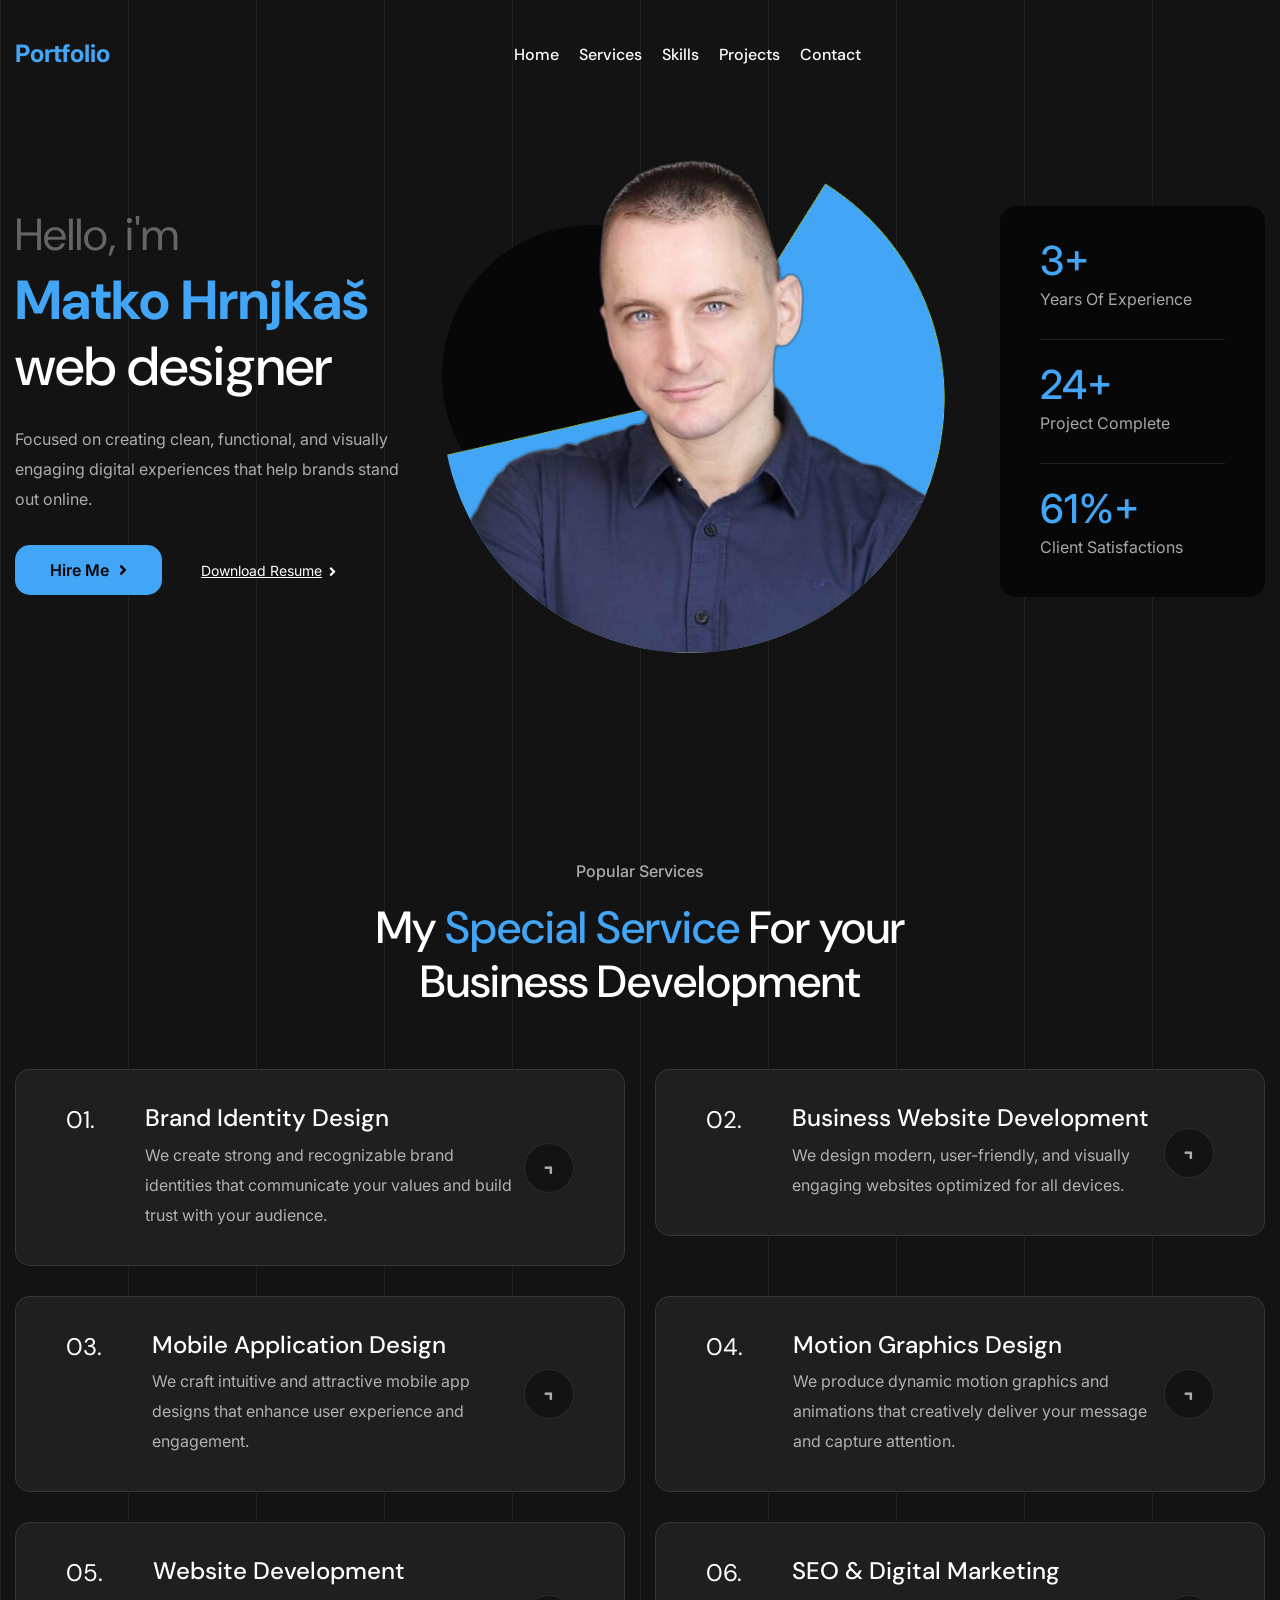
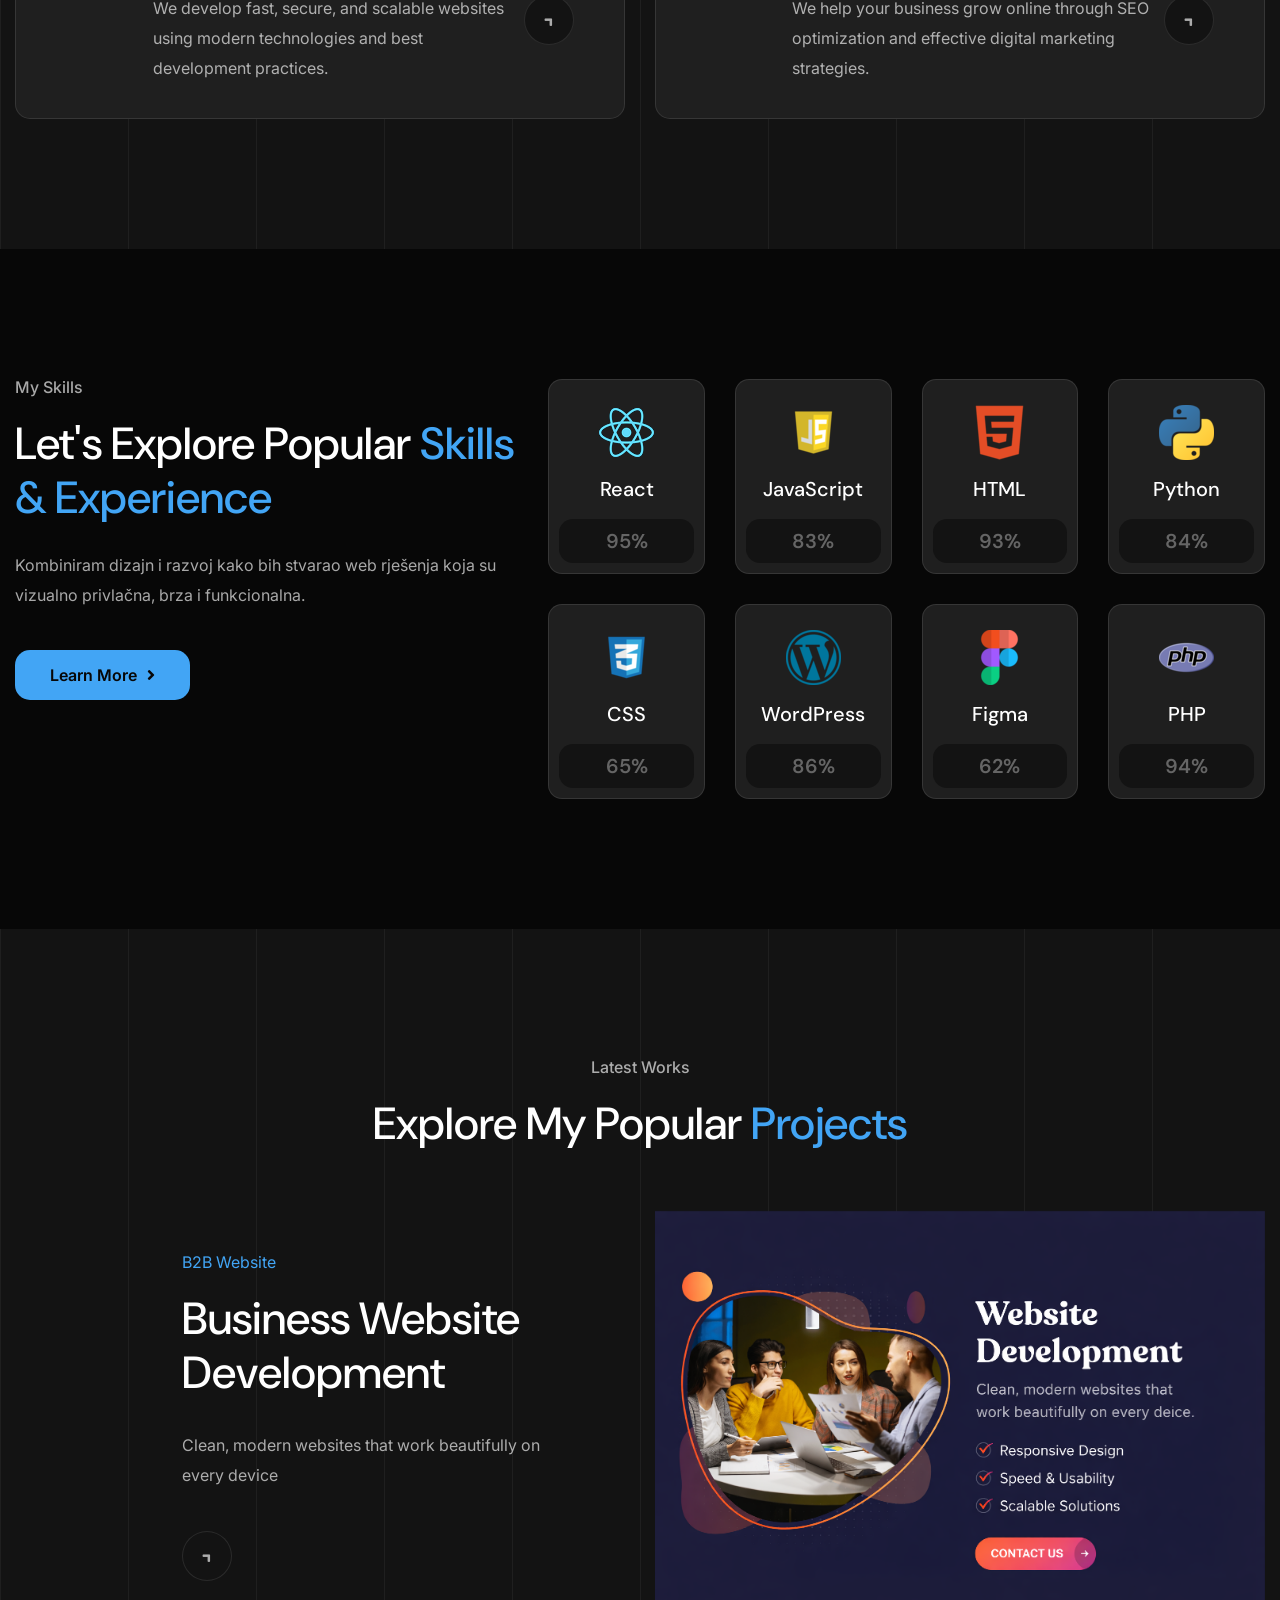
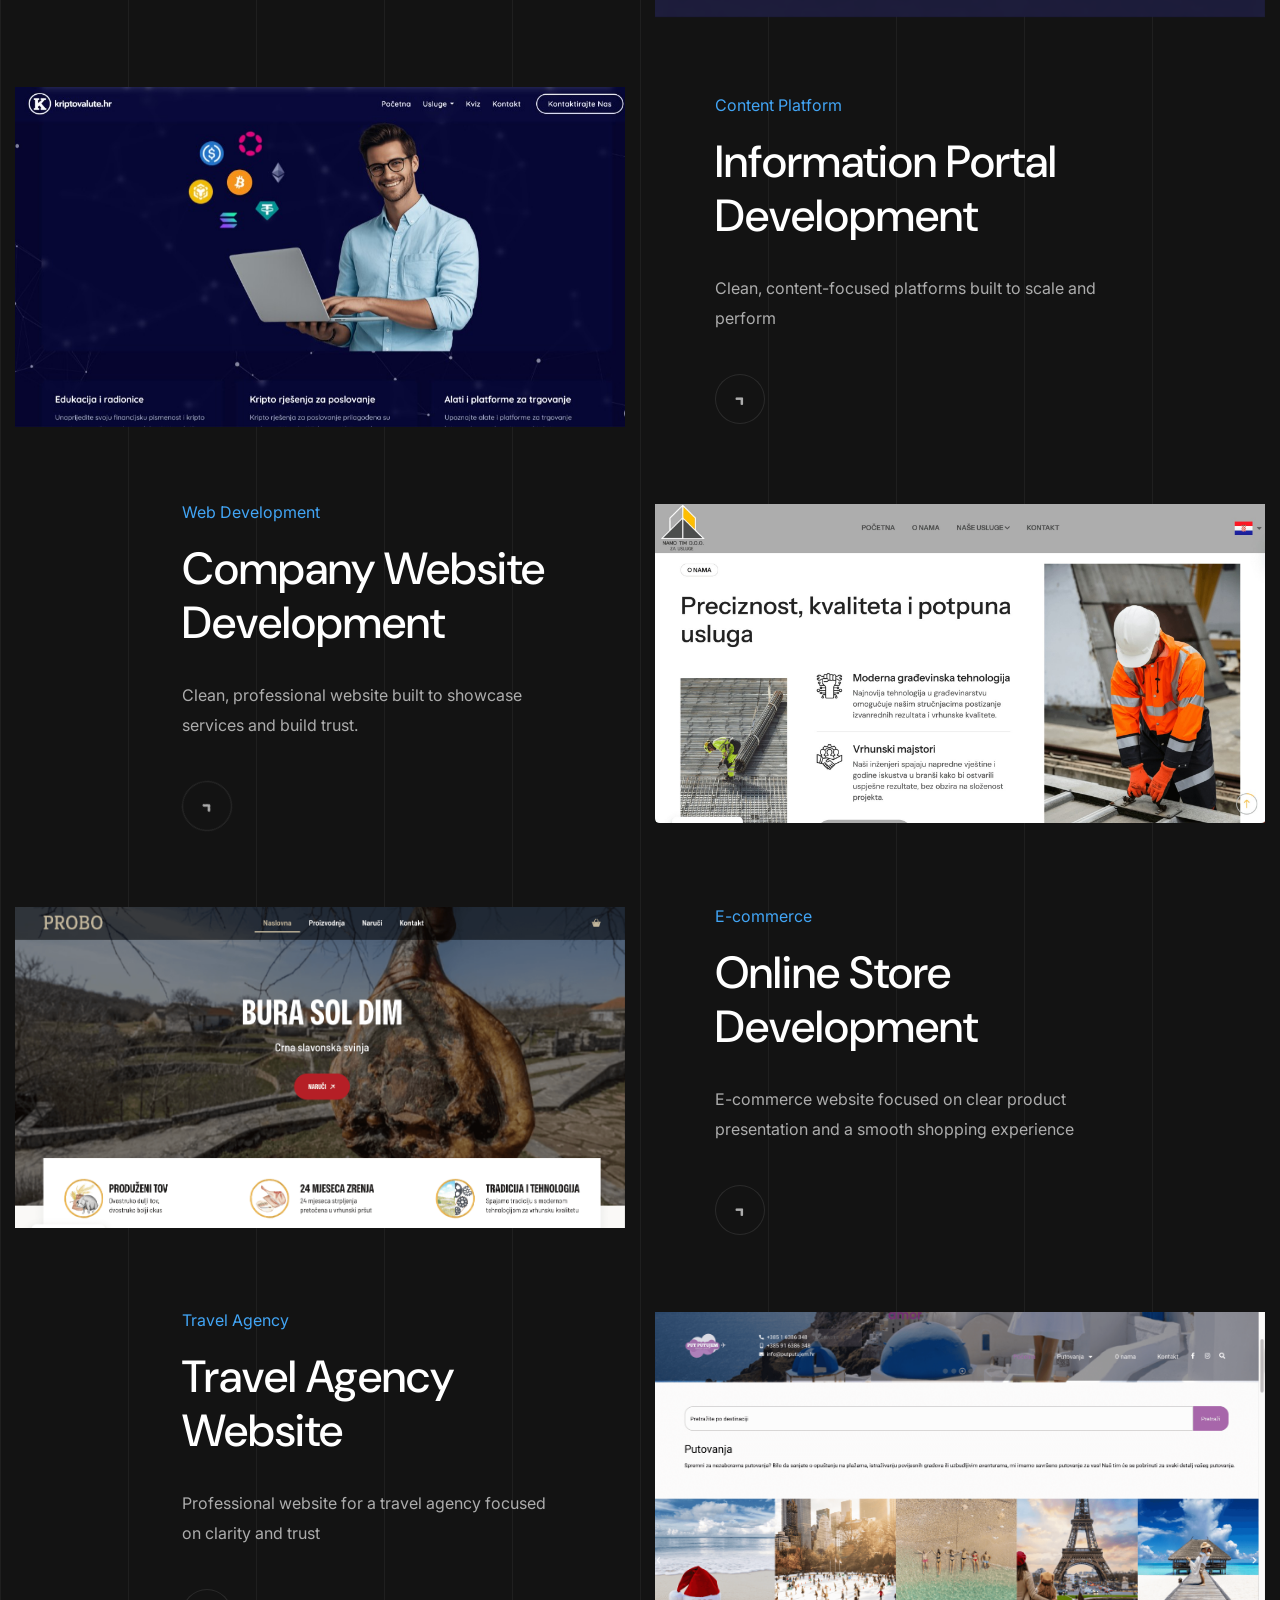
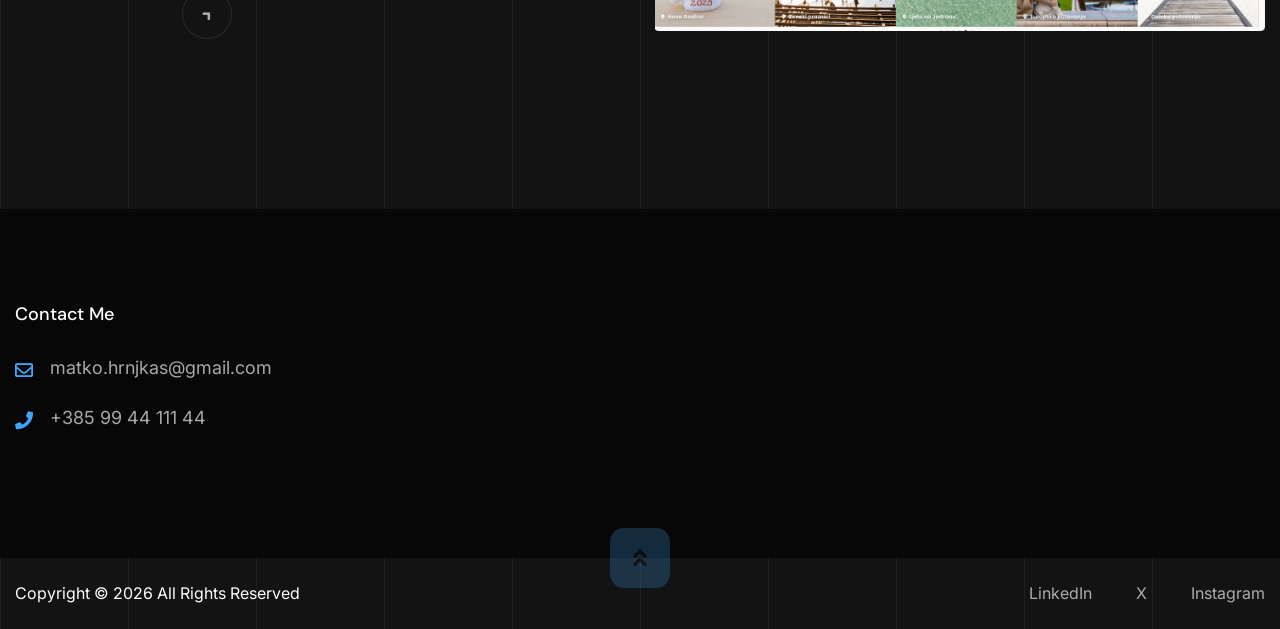
==== commit 1300b321: "Add English CV PDF and wire Download Resume link Made-with: Cursor" ====
--- a/indexonepage.html
+++ b/indexonepage.html
@@ -66,7 +66,7 @@
                             <p>Focused on creating clean, functional, and visually engaging digital experiences that help brands stand out online.</p>
                             <div class="hero-btns">
                                 <a href="mailto:matko.hrnjkas@gmail.com" class="theme-btn">Hire Me <i class="fas fa-angle-right"></i></a>
-                                <a href="mailto:matko.hrnjkas@gmail.com" class="read-more">Download Resume <i class="fas fa-angle-right"></i></a>
+                                <a href="assets/files/CV-Matko_Hrnjkas_EN.pdf" class="read-more" download="CV-Matko_Hrnjkas_EN.pdf">Download Resume <i class="fas fa-angle-right"></i></a>
                             </div>
                         </div>
                     </div>
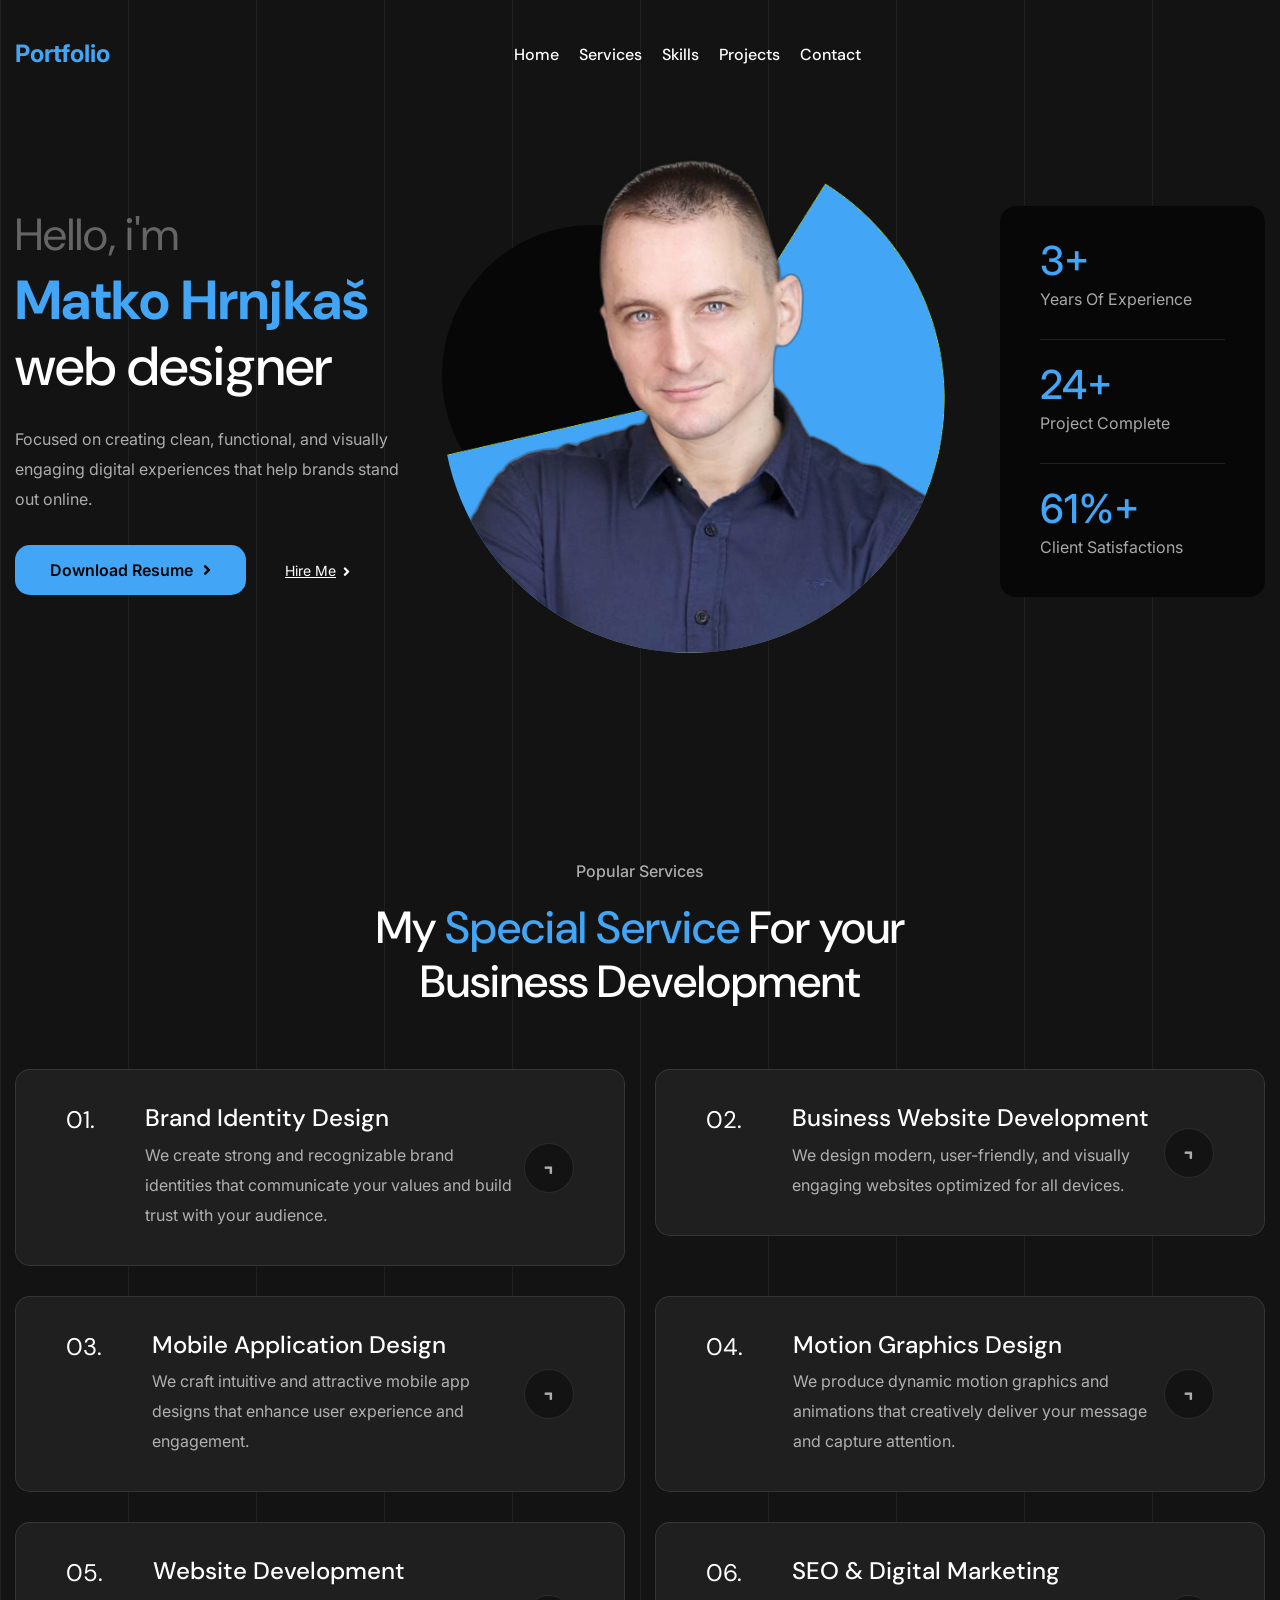
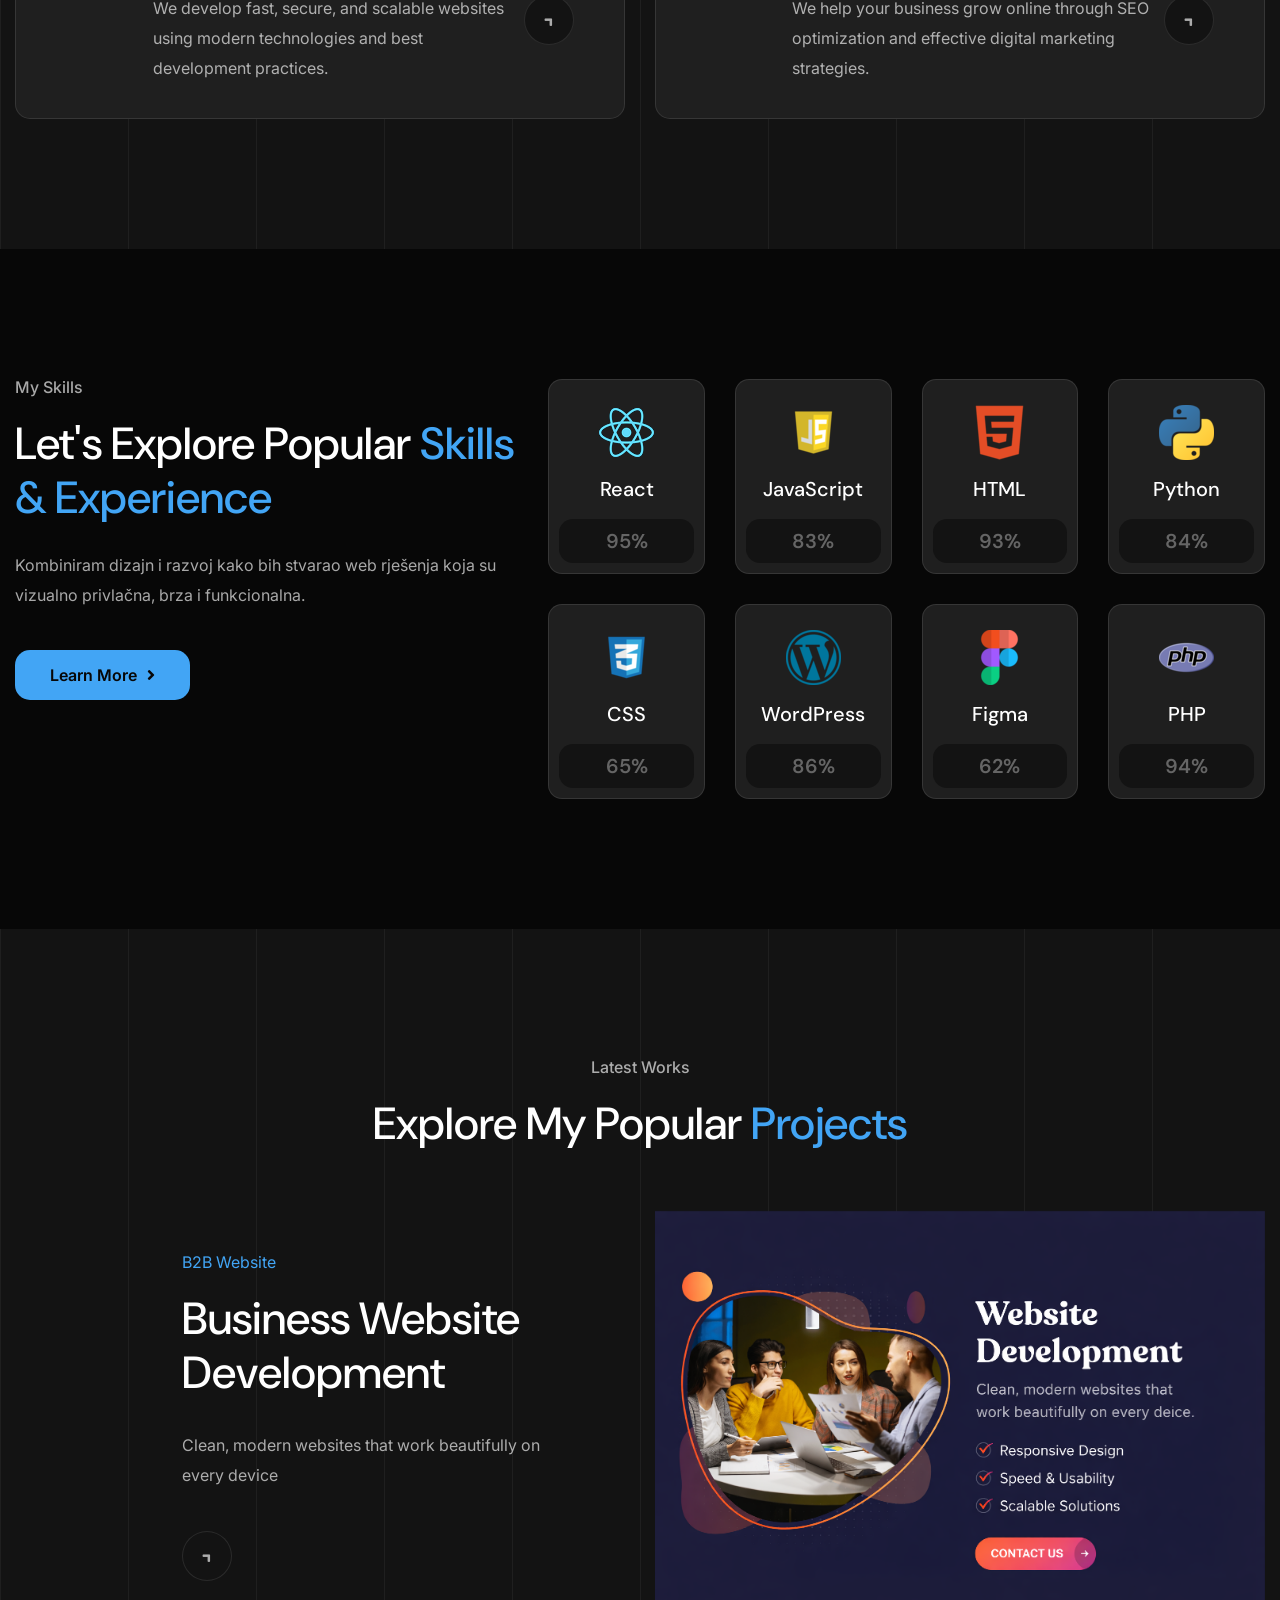
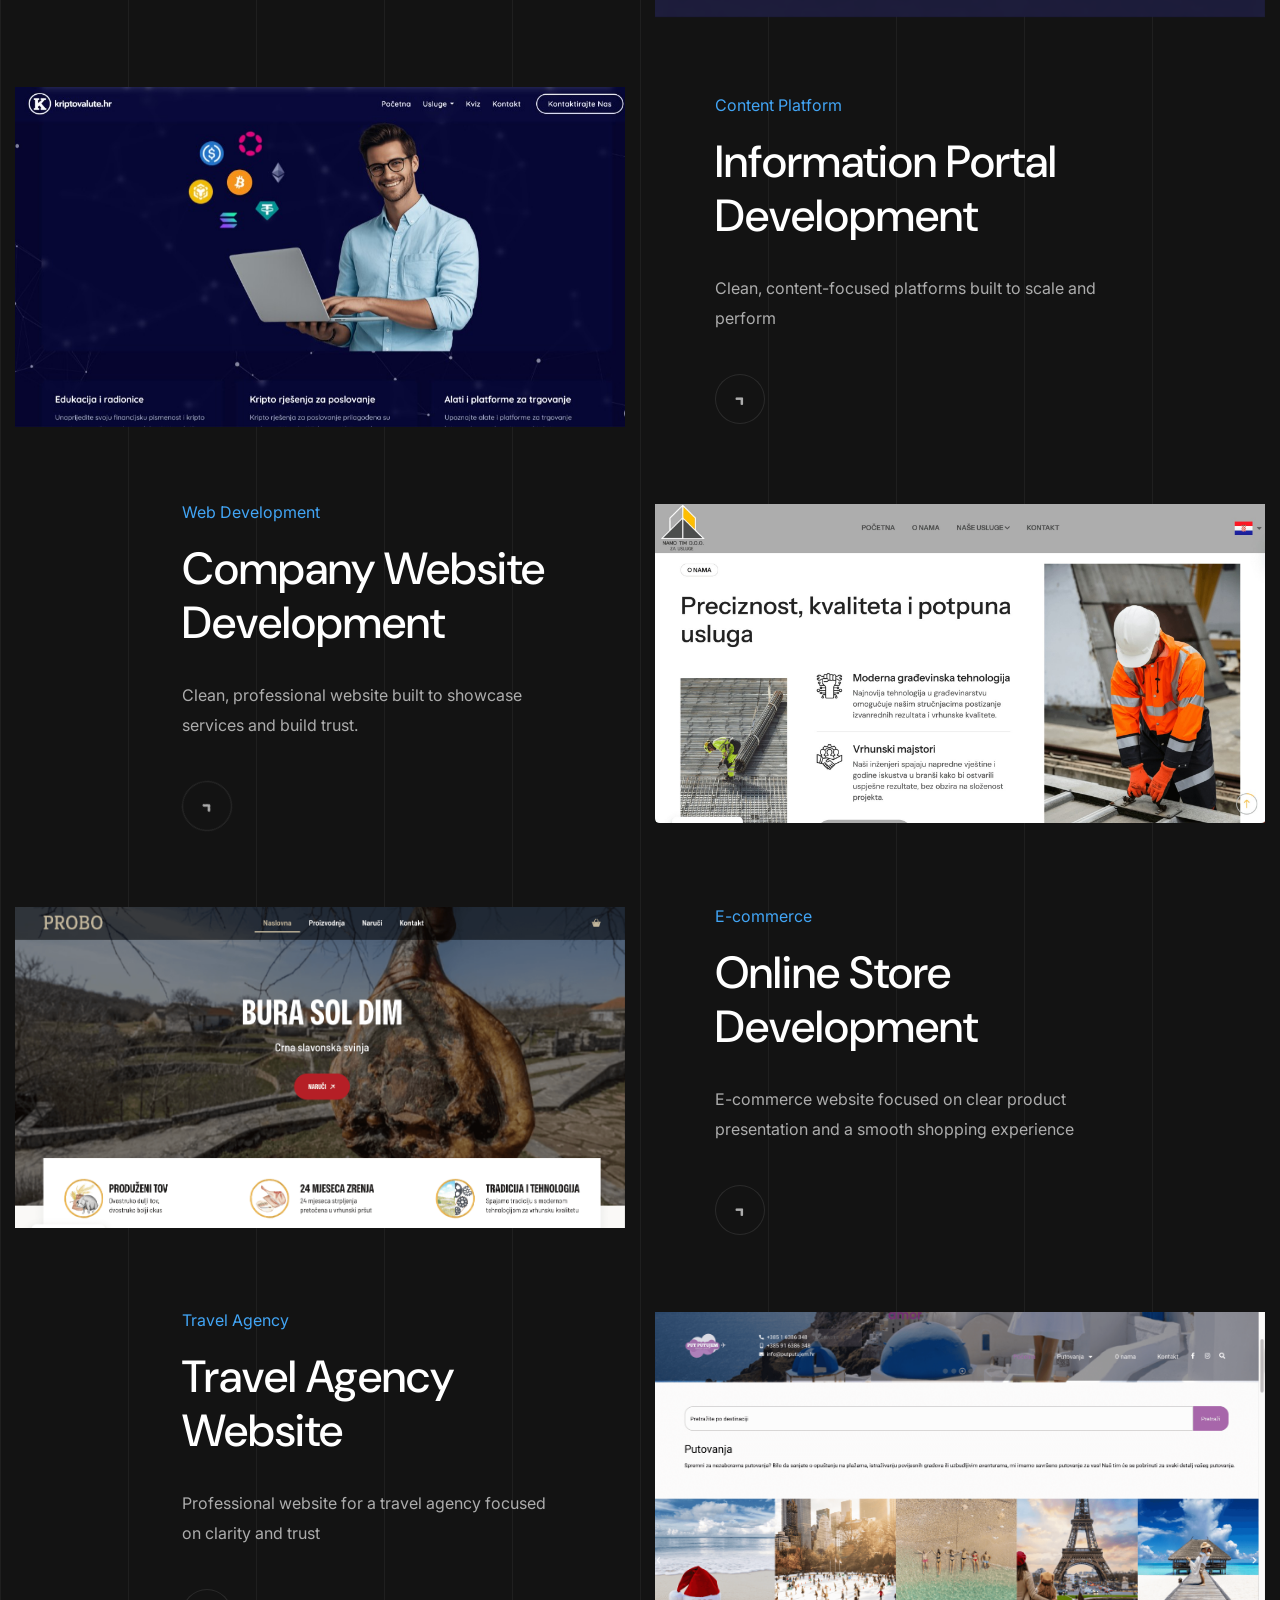
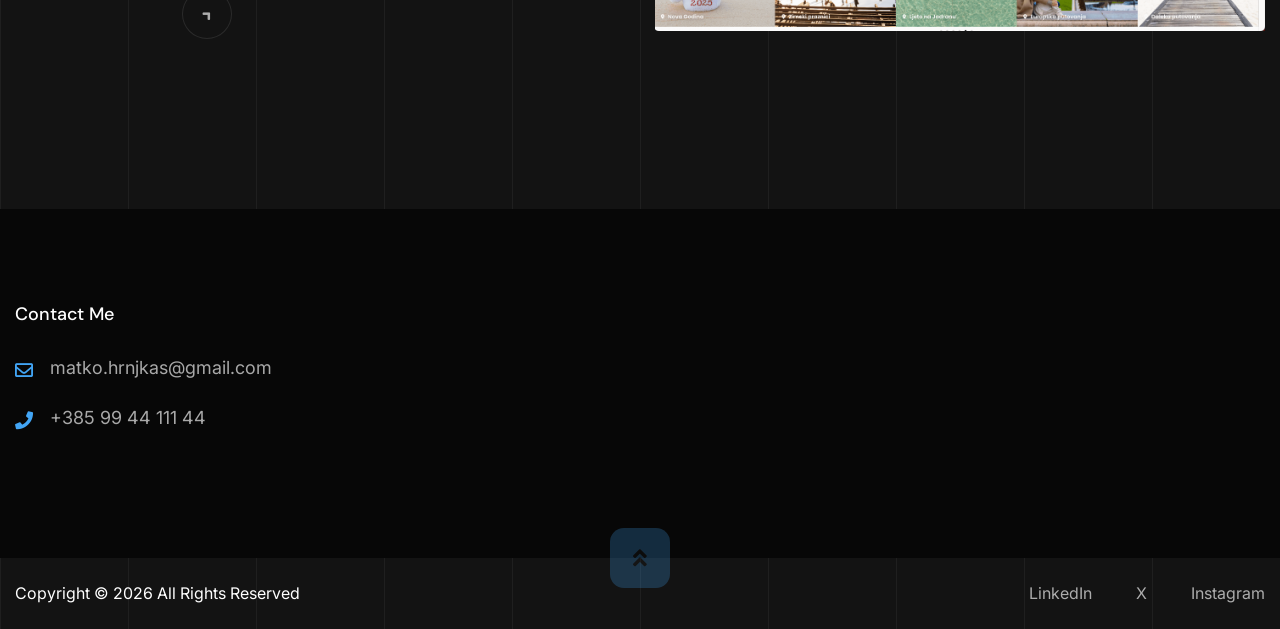
==== commit caac58fa: "Hero: primary button opens CV PDF; Hire Me as secondary mailto link Made-with: Cursor" ====
--- a/indexonepage.html
+++ b/indexonepage.html
@@ -65,8 +65,8 @@
                             <h1><b>Matko Hrnjkaš</b> web designer</h1>
                             <p>Focused on creating clean, functional, and visually engaging digital experiences that help brands stand out online.</p>
                             <div class="hero-btns">
-                                <a href="mailto:matko.hrnjkas@gmail.com" class="theme-btn">Hire Me <i class="fas fa-angle-right"></i></a>
-                                <a href="assets/files/CV-Matko_Hrnjkas_EN.pdf" class="read-more" download="CV-Matko_Hrnjkas_EN.pdf">Download Resume <i class="fas fa-angle-right"></i></a>
+                                <a href="assets/files/CV-Matko_Hrnjkas_EN.pdf" class="theme-btn" download="CV-Matko_Hrnjkas_EN.pdf" type="application/pdf">Download Resume <i class="fas fa-angle-right"></i></a>
+                                <a href="mailto:matko.hrnjkas@gmail.com" class="read-more">Hire Me <i class="fas fa-angle-right"></i></a>
                             </div>
                         </div>
                     </div>
